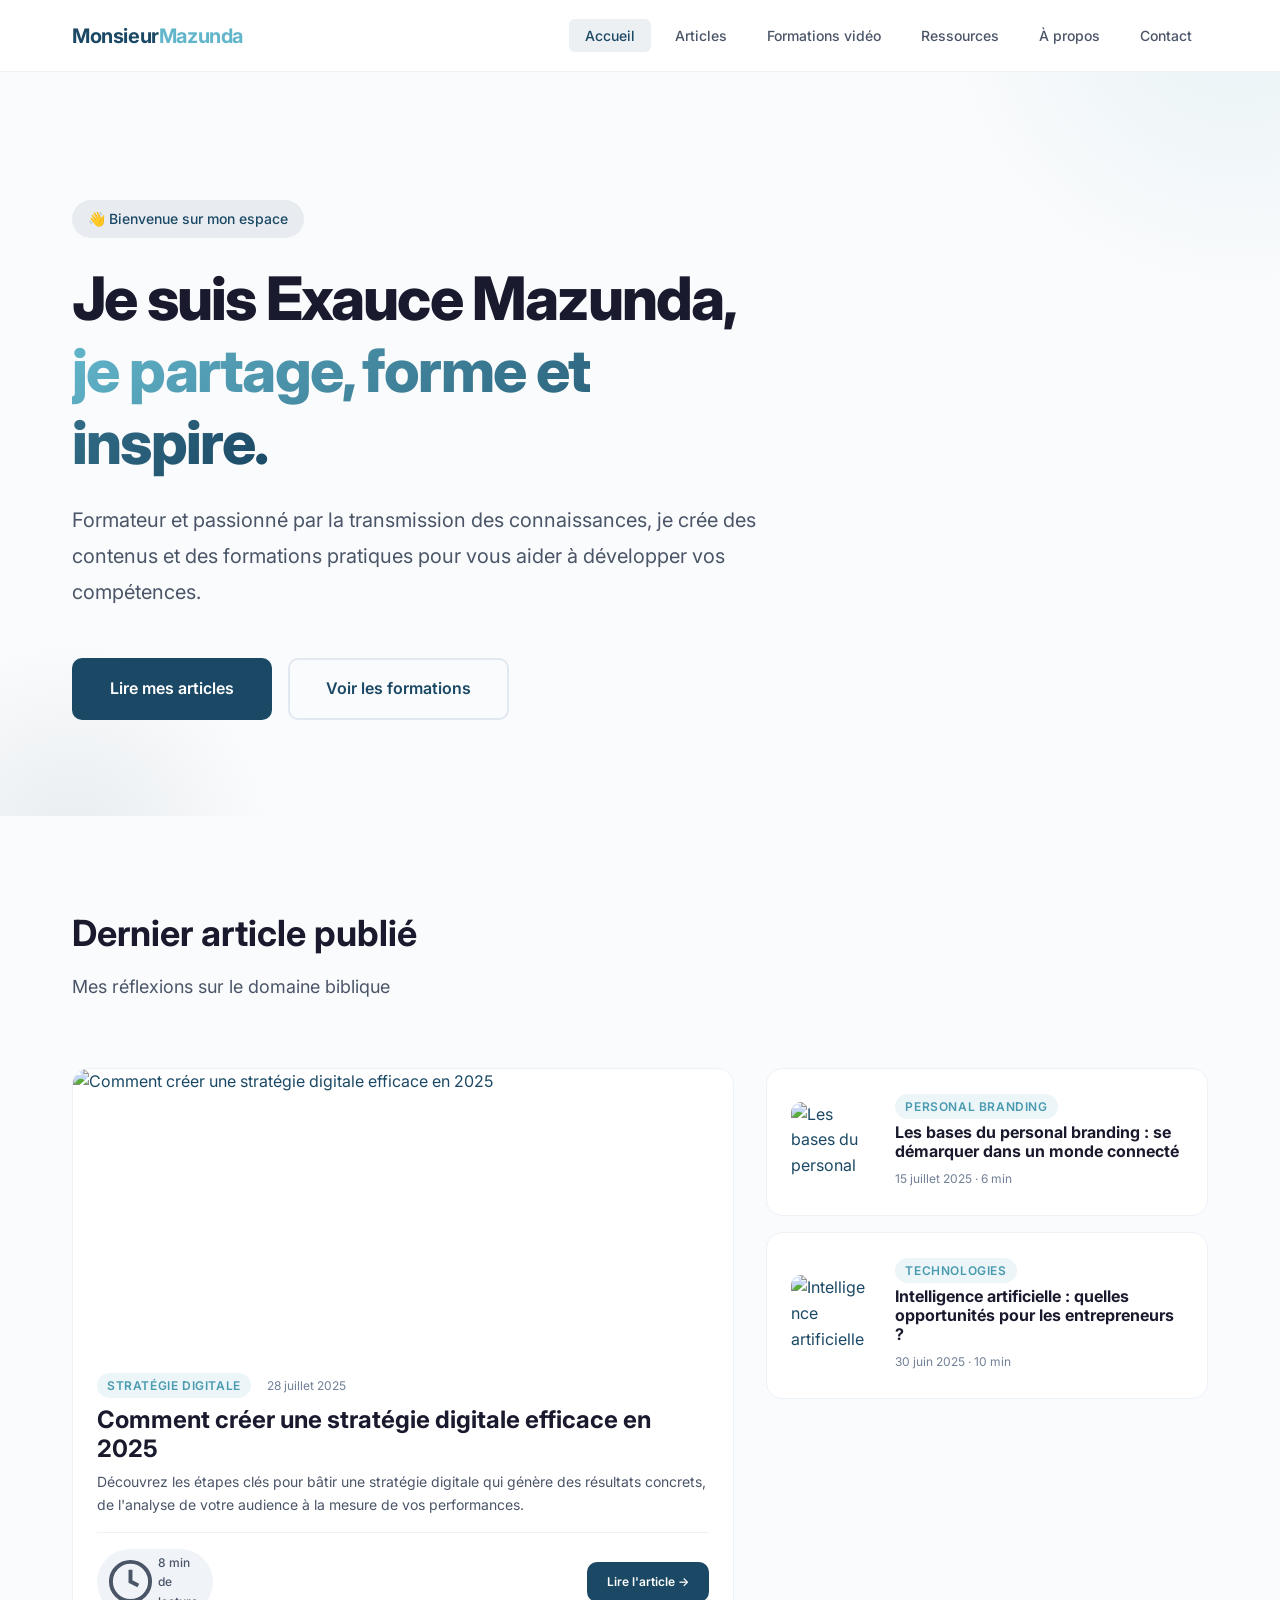
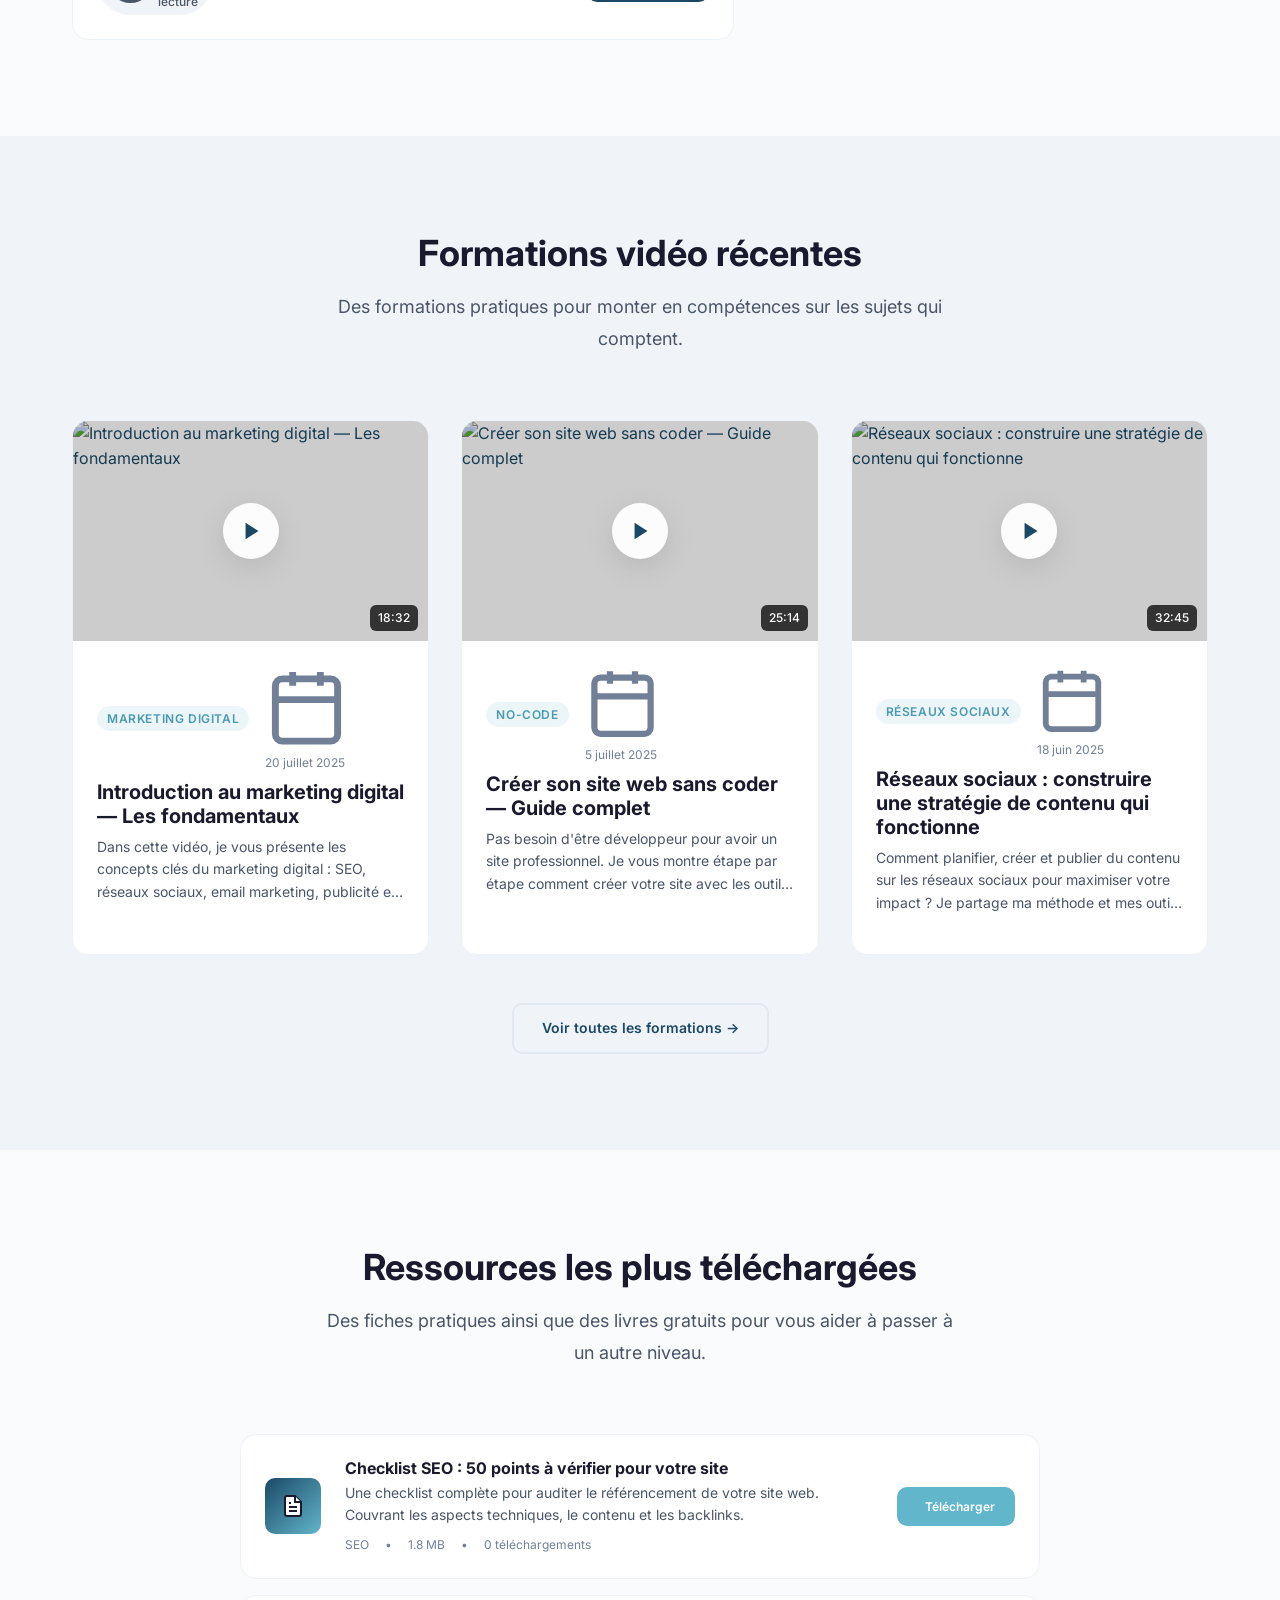
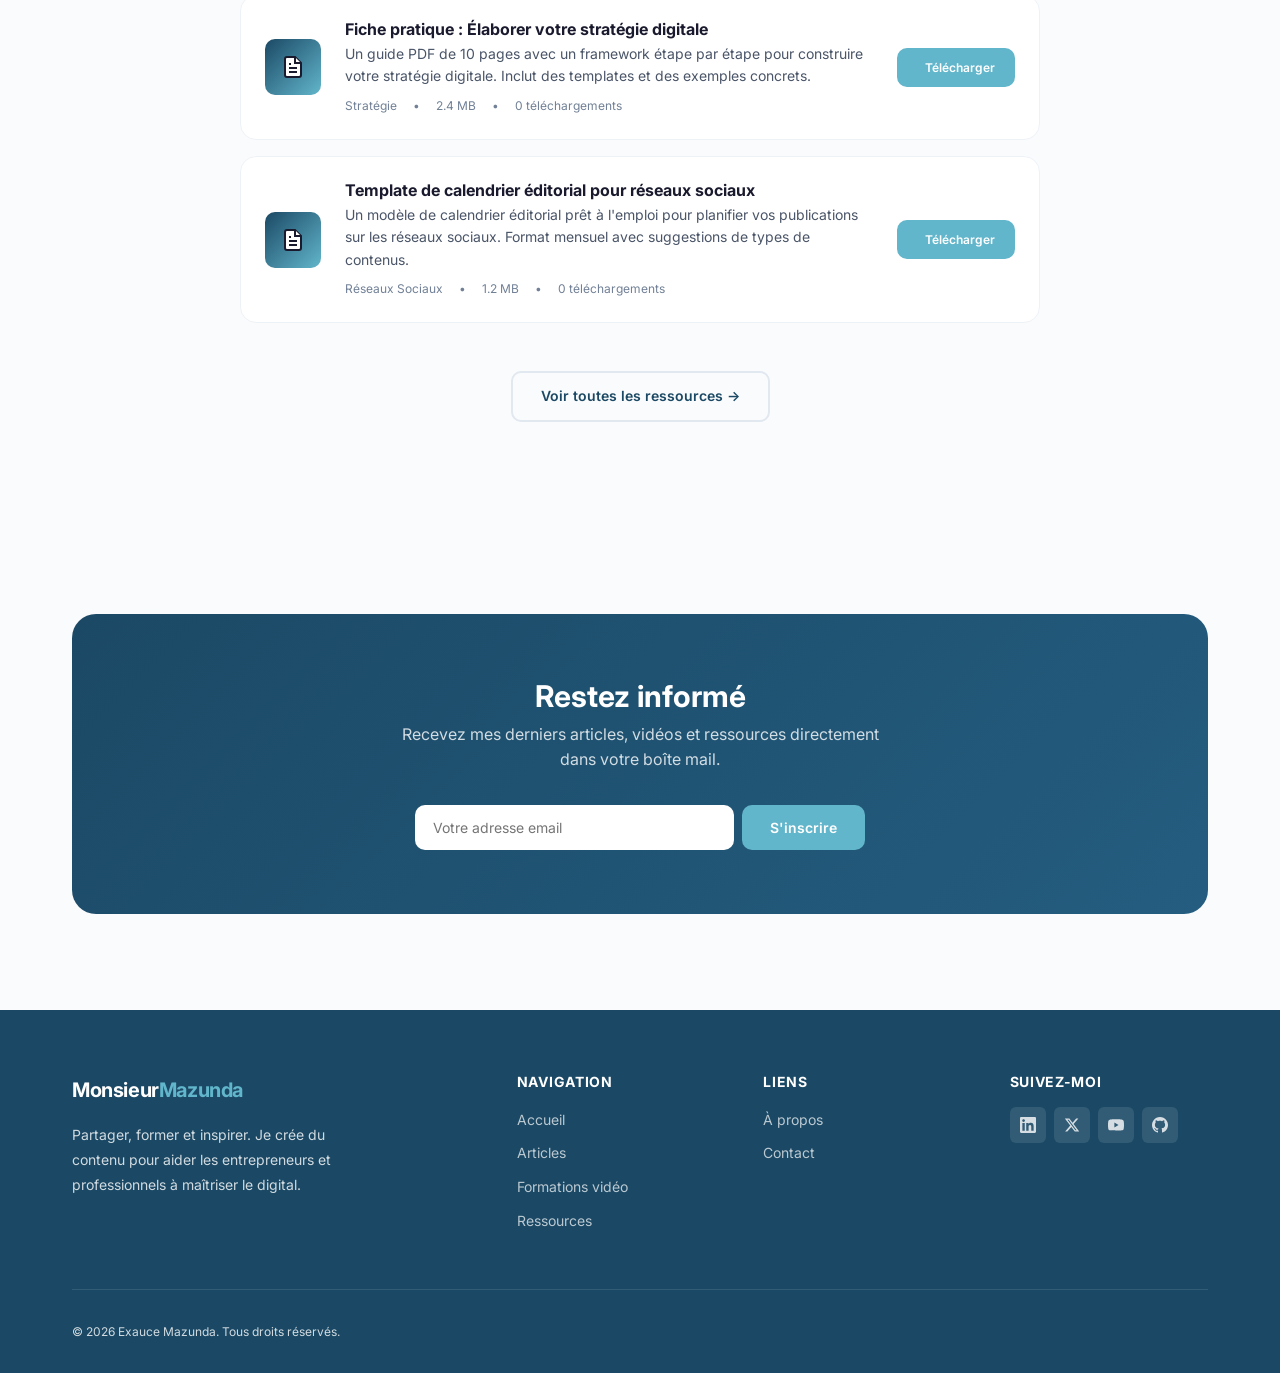
==== index.html @ 051e6d13 "Update site branding to MonsieurMazunda" ====
<!DOCTYPE html>
<html lang="fr">
<head>
  <meta charset="UTF-8">
  <meta name="viewport" content="width=device-width, initial-scale=1.0">
  <title>MonsieurMazunda — Partager, Former, Inspirer</title>
  <meta name="description" content="Site personnel d'Exauce Mazunda. Articles, formations vidéo et ressources gratuites pour maîtriser le digital et développer votre activité.">
  <meta name="author" content="Exauce Mazunda">
  <meta property="og:title" content="MonsieurMazunda — Partager, Former, Inspirer">
  <meta property="og:description" content="Articles, formations vidéo et ressources gratuites pour maîtriser le digital.">
  <meta property="og:type" content="website">
  <link rel="stylesheet" href="css/style.css">
</head>
<body>

  <div id="site-header"></div>

  <main>
    <!-- Hero -->
    <section class="hero">
      <div class="container">
        <div class="hero__content">
          <div class="hero__badge">👋 Bienvenue sur mon espace</div>
          <h1 class="hero__title">Je suis Exauce Mazunda, <span class="highlight">je partage, forme et inspire.</span></h1>
          <p class="hero__subtitle">Formateur et passionné par la transmission des connaissances, je crée des contenus et des formations pratiques pour vous aider à développer vos compétences.</p>
          <div class="hero__actions">
            <a href="articles.html" class="btn btn--primary btn--lg">Lire mes articles</a>
            <a href="videos.html" class="btn btn--secondary btn--lg">Voir les formations</a>
          </div>
        </div>
      </div>
    </section>

    <!-- Dernier Article -->
    <section class="section" id="latest-article-section">
      <div class="container">
        <div class="section-header section-header--left">
          <h2 class="section-header__title">Dernier article publié</h2>
          <p class="section-header__subtitle" style="text-align: left;">Mes réflexions sur le domaine biblique</p>
        </div>
        <div id="latest-article" class="featured-grid">
          <div class="loading"><div class="loading__spinner"></div></div>
        </div>
      </div>
    </section>

    <!-- Dernières Vidéos -->
    <section class="section section--alt" id="latest-videos-section">
      <div class="container">
        <div class="section-header">
          <h2 class="section-header__title">Formations vidéo récentes</h2>
          <p class="section-header__subtitle">Des formations pratiques pour monter en compétences sur les sujets qui comptent.</p>
        </div>
        <div id="latest-videos" class="grid grid--3">
          <div class="loading"><div class="loading__spinner"></div></div>
        </div>
        <div style="text-align: center; margin-top: var(--space-2xl);">
          <a href="videos.html" class="btn btn--secondary">Voir toutes les formations →</a>
        </div>
      </div>
    </section>

    <!-- Ressources populaires -->
    <section class="section" id="popular-resources-section">
      <div class="container">
        <div class="section-header">
          <h2 class="section-header__title">Ressources les plus téléchargées</h2>
          <p class="section-header__subtitle">Des fiches pratiques ainsi que des livres gratuits pour vous aider à passer à un autre niveau.</p>
        </div>
        <div id="popular-resources" style="max-width: 800px; margin: 0 auto; display: flex; flex-direction: column; gap: var(--space-md);">
          <div class="loading"><div class="loading__spinner"></div></div>
        </div>
        <div style="text-align: center; margin-top: var(--space-2xl);">
          <a href="resources.html" class="btn btn--secondary">Voir toutes les ressources →</a>
        </div>
      </div>
    </section>

    <!-- Newsletter CTA -->
    <section class="section">
      <div class="container">
        <div class="newsletter-cta reveal">
          <h3>Restez informé</h3>
          <p>Recevez mes derniers articles, vidéos et ressources directement dans votre boîte mail.</p>
          <form class="newsletter-form" onsubmit="event.preventDefault(); alert('Merci pour votre inscription ! (Intégration email à configurer)');">
            <input type="email" placeholder="Votre adresse email" required>
            <button type="submit">S'inscrire</button>
          </form>
        </div>
      </div>
    </section>
  </main>

  <div id="site-footer"></div>

  <script src="js/main.js"></script>
  <script>
    initLayout('home');

    // Load home page content
    (async () => {
      // Latest article
      const articles = await fetchJSON('content/articles.json');
      if (articles.length) {
        const sorted = [...articles].sort((a, b) => new Date(b.date) - new Date(a.date));
        const latest = sorted[0];
        document.getElementById('latest-article').innerHTML = `
          <article class="card fade-in" style="grid-column: span 1;">
            <a href="article.html?slug=${latest.slug}" class="card__image-wrapper">
              <img src="${latest.image}" alt="${latest.title}" class="card__image" style="height: 280px;" loading="lazy">
            </a>
            <div class="card__body">
              <div class="card__meta">
                <span class="card__category">${latest.category}</span>
                <span>${formatDate(latest.date)}</span>
              </div>
              <h3 class="card__title" style="font-size: var(--fs-xl);"><a href="article.html?slug=${latest.slug}">${latest.title}</a></h3>
              <p class="card__excerpt">${latest.excerpt}</p>
              <div class="card__footer">
                <span class="badge">${ICONS.clock} ${latest.readTime} min de lecture</span>
                <a href="article.html?slug=${latest.slug}" class="btn btn--primary btn--sm">Lire l'article →</a>
              </div>
            </div>
          </article>
          <div style="display: flex; flex-direction: column; gap: var(--space-md);">
            ${sorted.slice(1, 3).map(a => `
              <a href="article.html?slug=${a.slug}" class="resource-card" style="text-decoration: none;">
                <img src="${a.image}" alt="${a.title}" style="width: 80px; height: 80px; border-radius: var(--radius-md); object-fit: cover; flex-shrink: 0;">
                <div class="resource-card__content">
                  <span class="card__category" style="margin-bottom: 4px;">${a.category}</span>
                  <h4 class="resource-card__title">${a.title}</h4>
                  <span style="font-size: var(--fs-xs); color: var(--color-text-muted);">${formatDate(a.date)} · ${a.readTime} min</span>
                </div>
              </a>
            `).join('')}
          </div>
        `;
      }

      // Latest videos
      const videos = await fetchJSON('content/videos.json');
      if (videos.length) {
        const sorted = [...videos].sort((a, b) => new Date(b.date) - new Date(a.date));
        document.getElementById('latest-videos').innerHTML = sorted.slice(0, 3).map(v => createVideoCard(v)).join('');
      }

      // Popular resources
      const resources = await fetchJSON('content/resources.json');
      if (resources.length) {
        const sorted = [...resources].sort((a, b) => (b.downloads + getDownloads(b.id)) - (a.downloads + getDownloads(a.id)));
        document.getElementById('popular-resources').innerHTML = sorted.slice(0, 3).map(r => createResourceCard(r)).join('');
      }

      initReveal();
    })();
  </script>
</body>
</html>
---- css/style.css ----
/* ============================================
   EXAUCE MAZUNDA — Design System
   Palette: Bleu Confiance
   ============================================ */

/* --- Google Fonts --- */
@import url("https://fonts.googleapis.com/css2?family=Inter:wght@300;400;500;600;700;800&family=Source+Serif+4:ital,wght@0,400;0,600;0,700;1,400&display=swap");

/* --- CSS Variables --- */
:root {
  /* Colors */
  --color-primary: #1b4965;
  --color-primary-dark: #133549;
  --color-primary-light: #245d80;
  --color-accent: #62b6cb;
  --color-accent-light: #8ed0df;
  --color-accent-dark: #4a9ab0;
  --color-bg: #fafbfc;
  --color-bg-alt: #f0f4f8;
  --color-bg-card: #ffffff;
  --color-text: #1a1a2e;
  --color-text-light: #4a5568;
  --color-text-muted: #718096;
  --color-border: #e2e8f0;
  --color-border-light: #edf2f7;
  --color-success: #48bb78;
  --color-warning: #ecc94b;
  --color-error: #f56565;
  --color-white: #ffffff;
  --color-overlay: rgba(27, 73, 101, 0.85);

  /* Typography */
  --font-heading: "Inter", -apple-system, BlinkMacSystemFont, sans-serif;
  --font-body: "Inter", -apple-system, BlinkMacSystemFont, sans-serif;
  --font-serif: "Source Serif 4", Georgia, serif;

  --fs-xs: 0.75rem;
  --fs-sm: 0.875rem;
  --fs-base: 1rem;
  --fs-md: 1.125rem;
  --fs-lg: 1.25rem;
  --fs-xl: 1.5rem;
  --fs-2xl: 1.875rem;
  --fs-3xl: 2.25rem;
  --fs-4xl: 3rem;
  --fs-5xl: 3.75rem;

  --fw-light: 300;
  --fw-regular: 400;
  --fw-medium: 500;
  --fw-semibold: 600;
  --fw-bold: 700;
  --fw-extrabold: 800;

  --lh-tight: 1.2;
  --lh-normal: 1.6;
  --lh-relaxed: 1.8;

  /* Spacing */
  --space-xs: 0.25rem;
  --space-sm: 0.5rem;
  --space-md: 1rem;
  --space-lg: 1.5rem;
  --space-xl: 2rem;
  --space-2xl: 3rem;
  --space-3xl: 4rem;
  --space-4xl: 6rem;
  --space-5xl: 8rem;

  /* Layout */
  --max-width: 1200px;
  --max-width-narrow: 800px;
  --header-height: 72px;

  /* Borders */
  --radius-sm: 6px;
  --radius-md: 10px;
  --radius-lg: 16px;
  --radius-xl: 24px;
  --radius-full: 9999px;

  /* Shadows */
  --shadow-sm: 0 1px 3px rgba(0, 0, 0, 0.06);
  --shadow-md: 0 4px 12px rgba(0, 0, 0, 0.08);
  --shadow-lg: 0 8px 30px rgba(0, 0, 0, 0.1);
  --shadow-xl: 0 20px 60px rgba(0, 0, 0, 0.12);
  --shadow-card: 0 2px 8px rgba(0, 0, 0, 0.05);
  --shadow-card-hover: 0 8px 30px rgba(0, 0, 0, 0.12);

  /* Transitions */
  --transition-fast: 150ms ease;
  --transition-base: 250ms ease;
  --transition-slow: 400ms ease;
  --transition-spring: 500ms cubic-bezier(0.34, 1.56, 0.64, 1);
}

/* --- Reset --- */
*,
*::before,
*::after {
  margin: 0;
  padding: 0;
  box-sizing: border-box;
}

html {
  scroll-behavior: smooth;
  -webkit-font-smoothing: antialiased;
  -moz-osx-font-smoothing: grayscale;
  overflow-x: hidden;
}

body {
  font-family: var(--font-body);
  font-size: var(--fs-base);
  line-height: var(--lh-normal);
  color: var(--color-text);
  background-color: var(--color-bg);
  min-height: 100vh;
  display: flex;
  flex-direction: column;
  overflow-x: hidden;
}

/* Keep flexible content from forcing a horizontal scroll on narrow screens. */
main,
section,
.container,
.grid > *,
.featured-grid > *,
.card,
.resource-card,
.contact-grid > *,
.footer__inner > * {
  min-width: 0;
}

img {
  max-width: 100%;
  height: auto;
  display: block;
}

h1,
h2,
h3,
h4,
h5,
h6,
p,
a,
span {
  overflow-wrap: anywhere;
}

a {
  color: var(--color-primary);
  text-decoration: none;
  transition: color var(--transition-fast);
}

a:hover {
  color: var(--color-accent);
}

ul,
ol {
  list-style: none;
}

button {
  cursor: pointer;
  border: none;
  background: none;
  font-family: inherit;
  font-size: inherit;
}

input,
textarea,
select {
  font-family: inherit;
  font-size: inherit;
}

/* --- Typography --- */
h1,
h2,
h3,
h4,
h5,
h6 {
  font-family: var(--font-heading);
  font-weight: var(--fw-bold);
  line-height: var(--lh-tight);
  color: var(--color-text);
}

h1 {
  font-size: var(--fs-4xl);
  font-weight: var(--fw-extrabold);
}
h2 {
  font-size: var(--fs-3xl);
}
h3 {
  font-size: var(--fs-2xl);
}
h4 {
  font-size: var(--fs-xl);
}
h5 {
  font-size: var(--fs-lg);
}
h6 {
  font-size: var(--fs-md);
}

.text-serif {
  font-family: var(--font-serif);
}

/* --- Layout --- */
.container {
  width: 100%;
  max-width: var(--max-width);
  margin: 0 auto;
  padding: 0 var(--space-xl);
}

.container--narrow {
  max-width: var(--max-width-narrow);
}

main {
  flex: 1;
  padding-top: var(--header-height);
}

.section {
  padding: var(--space-4xl) 0;
}

.section--alt {
  background-color: var(--color-bg-alt);
}

/* --- Header --- */
.header {
  position: fixed;
  top: 0;
  left: 0;
  right: 0;
  height: var(--header-height);
  background: rgba(255, 255, 255, 0.92);
  backdrop-filter: blur(20px);
  -webkit-backdrop-filter: blur(20px);
  border-bottom: 1px solid var(--color-border-light);
  z-index: 1000;
  transition: box-shadow var(--transition-base);
}

.header.scrolled {
  box-shadow: var(--shadow-md);
}

.header__inner {
  display: flex;
  align-items: center;
  justify-content: space-between;
  height: 100%;
  max-width: var(--max-width);
  margin: 0 auto;
  padding: 0 var(--space-xl);
}

.header__logo {
  font-family: var(--font-heading);
  font-size: var(--fs-lg);
  font-weight: var(--fw-bold);
  color: var(--color-primary);
  text-decoration: none;
  letter-spacing: -0.02em;
  transition: opacity var(--transition-fast);
}

.header__logo:hover {
  opacity: 0.8;
  color: var(--color-primary);
}

.header__logo span {
  color: var(--color-accent);
}

.nav__list {
  display: flex;
  align-items: center;
  gap: var(--space-sm);
}

.nav__link {
  font-size: var(--fs-sm);
  font-weight: var(--fw-medium);
  color: var(--color-text-light);
  padding: var(--space-sm) var(--space-md);
  border-radius: var(--radius-sm);
  transition: all var(--transition-fast);
  position: relative;
}

.nav__link:hover {
  color: var(--color-primary);
  background-color: var(--color-bg-alt);
}

.nav__link.active {
  color: var(--color-primary);
  background-color: rgba(27, 73, 101, 0.08);
}

.nav__toggle {
  display: none;
  flex-direction: column;
  gap: 5px;
  padding: var(--space-sm);
  z-index: 1001;
}

.nav__toggle span {
  display: block;
  width: 24px;
  height: 2px;
  background: var(--color-text);
  border-radius: 2px;
  transition: all var(--transition-base);
}

.nav__toggle.open span:nth-child(1) {
  transform: rotate(45deg) translate(5px, 5px);
}

.nav__toggle.open span:nth-child(2) {
  opacity: 0;
}

.nav__toggle.open span:nth-child(3) {
  transform: rotate(-45deg) translate(5px, -5px);
}

/* --- Hero --- */
.hero {
  padding: var(--space-5xl) 0 var(--space-4xl);
  position: relative;
  overflow: hidden;
}

.hero::before {
  content: "";
  position: absolute;
  top: -50%;
  right: -20%;
  width: 600px;
  height: 600px;
  background: radial-gradient(
    circle,
    rgba(98, 182, 203, 0.12) 0%,
    transparent 70%
  );
  border-radius: 50%;
  pointer-events: none;
}

.hero::after {
  content: "";
  position: absolute;
  bottom: -30%;
  left: -10%;
  width: 400px;
  height: 400px;
  background: radial-gradient(
    circle,
    rgba(27, 73, 101, 0.08) 0%,
    transparent 70%
  );
  border-radius: 50%;
  pointer-events: none;
}

.hero__content {
  position: relative;
  z-index: 1;
  max-width: 700px;
}

.hero__badge {
  display: inline-flex;
  align-items: center;
  gap: var(--space-sm);
  background: rgba(27, 73, 101, 0.08);
  color: var(--color-primary);
  font-size: var(--fs-sm);
  font-weight: var(--fw-medium);
  padding: var(--space-sm) var(--space-md);
  border-radius: var(--radius-full);
  margin-bottom: var(--space-lg);
  animation: fadeInUp 0.6s ease;
}

.hero__title {
  font-size: var(--fs-5xl);
  font-weight: var(--fw-extrabold);
  letter-spacing: -0.03em;
  margin-bottom: var(--space-lg);
  animation: fadeInUp 0.6s ease 0.1s both;
}

.hero__title .highlight {
  background: linear-gradient(
    135deg,
    var(--color-accent),
    var(--color-primary)
  );
  -webkit-background-clip: text;
  -webkit-text-fill-color: transparent;
  background-clip: text;
}

.hero__subtitle {
  font-size: var(--fs-lg);
  color: var(--color-text-light);
  line-height: var(--lh-relaxed);
  margin-bottom: var(--space-2xl);
  animation: fadeInUp 0.6s ease 0.2s both;
}

.hero__actions {
  display: flex;
  gap: var(--space-md);
  flex-wrap: wrap;
  animation: fadeInUp 0.6s ease 0.3s both;
}

/* --- Buttons --- */
.btn {
  display: inline-flex;
  align-items: center;
  justify-content: center;
  gap: var(--space-sm);
  font-weight: var(--fw-semibold);
  font-size: var(--fs-sm);
  padding: 12px 28px;
  border-radius: var(--radius-md);
  transition: all var(--transition-base);
  text-decoration: none;
  border: 2px solid transparent;
  white-space: nowrap;
}

.btn--primary {
  background: var(--color-primary);
  color: var(--color-white);
  border-color: var(--color-primary);
}

.btn--primary:hover {
  background: var(--color-primary-dark);
  border-color: var(--color-primary-dark);
  color: var(--color-white);
  transform: translateY(-2px);
  box-shadow: var(--shadow-lg);
}

.btn--secondary {
  background: transparent;
  color: var(--color-primary);
  border-color: var(--color-border);
}

.btn--secondary:hover {
  border-color: var(--color-primary);
  background: rgba(27, 73, 101, 0.04);
  color: var(--color-primary);
  transform: translateY(-2px);
}

.btn--accent {
  background: var(--color-accent);
  color: var(--color-white);
  border-color: var(--color-accent);
}

.btn--accent:hover {
  background: var(--color-accent-dark);
  border-color: var(--color-accent-dark);
  color: var(--color-white);
  transform: translateY(-2px);
  box-shadow: var(--shadow-lg);
}

.btn--sm {
  padding: 8px 18px;
  font-size: var(--fs-xs);
}

.btn--lg {
  padding: 16px 36px;
  font-size: var(--fs-base);
}

.btn--icon {
  width: 44px;
  height: 44px;
  padding: 0;
  border-radius: var(--radius-md);
}

/* --- Cards --- */
.card {
  background: var(--color-bg-card);
  border-radius: var(--radius-lg);
  overflow: hidden;
  border: 1px solid var(--color-border-light);
  transition: all var(--transition-base);
}

.card:hover {
  transform: translateY(-4px);
  box-shadow: var(--shadow-card-hover);
  border-color: transparent;
}

.card__image {
  width: 100%;
  height: 220px;
  object-fit: cover;
  transition: transform var(--transition-slow);
}

.card:hover .card__image {
  transform: scale(1.03);
}

.card__image-wrapper {
  overflow: hidden;
  position: relative;
}

.card__body {
  padding: var(--space-lg);
}

.card__meta {
  display: flex;
  align-items: center;
  gap: var(--space-md);
  flex-wrap: wrap;
  margin-bottom: var(--space-sm);
  font-size: var(--fs-xs);
  color: var(--color-text-muted);
}

.card__category {
  display: inline-block;
  font-size: var(--fs-xs);
  font-weight: var(--fw-semibold);
  color: var(--color-accent-dark);
  background: rgba(98, 182, 203, 0.12);
  padding: 3px 10px;
  border-radius: var(--radius-full);
  text-transform: uppercase;
  letter-spacing: 0.05em;
}

.card__title {
  font-size: var(--fs-lg);
  font-weight: var(--fw-bold);
  margin-bottom: var(--space-sm);
  line-height: var(--lh-tight);
}

.card__title a {
  color: var(--color-text);
  text-decoration: none;
}

.card__title a:hover {
  color: var(--color-primary);
}

.card__excerpt {
  font-size: var(--fs-sm);
  color: var(--color-text-light);
  line-height: var(--lh-normal);
  margin-bottom: var(--space-md);
  display: -webkit-box;
  -webkit-line-clamp: 3;
  -webkit-box-orient: vertical;
  overflow: hidden;
}

.card__footer {
  display: flex;
  align-items: center;
  justify-content: space-between;
  gap: var(--space-sm);
  flex-wrap: wrap;
  padding-top: var(--space-md);
  border-top: 1px solid var(--color-border-light);
}

/* --- Grid --- */
.grid {
  display: grid;
  gap: var(--space-xl);
}

.grid--2 {
  grid-template-columns: repeat(2, 1fr);
}

.grid--3 {
  grid-template-columns: repeat(3, 1fr);
}

.grid--4 {
  grid-template-columns: repeat(4, 1fr);
}

/* --- Section Header --- */
.section-header {
  text-align: center;
  max-width: 650px;
  margin: 0 auto var(--space-3xl);
}

.section-header__title {
  font-size: var(--fs-3xl);
  margin-bottom: var(--space-md);
}

.section-header__subtitle {
  font-size: var(--fs-md);
  color: var(--color-text-light);
  line-height: var(--lh-relaxed);
}

.section-header--left {
  text-align: left;
  margin-left: 0;
}

/* --- Badges / Tags --- */
.badge {
  display: inline-flex;
  align-items: center;
  gap: 4px;
  font-size: var(--fs-xs);
  font-weight: var(--fw-medium);
  padding: 4px 10px;
  border-radius: var(--radius-full);
  background: var(--color-bg-alt);
  color: var(--color-text-light);
}

.badge--primary {
  background: rgba(27, 73, 101, 0.1);
  color: var(--color-primary);
}

.badge--accent {
  background: rgba(98, 182, 203, 0.15);
  color: var(--color-accent-dark);
}

/* --- Filter Bar --- */
.filter-bar {
  display: flex;
  gap: var(--space-sm);
  flex-wrap: wrap;
  margin-bottom: var(--space-2xl);
  justify-content: center;
}

.filter-btn {
  font-size: var(--fs-sm);
  font-weight: var(--fw-medium);
  color: var(--color-text-light);
  padding: var(--space-sm) var(--space-lg);
  border-radius: var(--radius-full);
  border: 1px solid var(--color-border);
  background: var(--color-white);
  cursor: pointer;
  transition: all var(--transition-fast);
}

.filter-btn:hover {
  border-color: var(--color-primary);
  color: var(--color-primary);
}

.filter-btn.active {
  background: var(--color-primary);
  color: var(--color-white);
  border-color: var(--color-primary);
}

/* --- Video Card --- */
.video-card .card__image-wrapper::after {
  content: "";
  position: absolute;
  inset: 0;
  background: rgba(0, 0, 0, 0.2);
  transition: background var(--transition-base);
}

.video-card:hover .card__image-wrapper::after {
  background: rgba(0, 0, 0, 0.1);
}

.video-card .play-icon {
  position: absolute;
  top: 50%;
  left: 50%;
  transform: translate(-50%, -50%);
  width: 56px;
  height: 56px;
  background: rgba(255, 255, 255, 0.95);
  border-radius: 50%;
  display: flex;
  align-items: center;
  justify-content: center;
  z-index: 2;
  transition: all var(--transition-base);
  box-shadow: var(--shadow-lg);
}

.video-card .play-icon svg {
  width: 22px;
  height: 22px;
  fill: var(--color-primary);
  margin-left: 3px;
}

.video-card:hover .play-icon {
  transform: translate(-50%, -50%) scale(1.1);
}

.video-card .card__duration {
  position: absolute;
  bottom: 10px;
  right: 10px;
  background: rgba(0, 0, 0, 0.75);
  color: white;
  font-size: var(--fs-xs);
  font-weight: var(--fw-medium);
  padding: 3px 8px;
  border-radius: var(--radius-sm);
  z-index: 2;
}

/* --- Resource Card --- */
.resource-card {
  display: flex;
  align-items: center;
  gap: var(--space-lg);
  padding: var(--space-lg);
  background: var(--color-bg-card);
  border: 1px solid var(--color-border-light);
  border-radius: var(--radius-lg);
  transition: all var(--transition-base);
}

.resource-card:hover {
  transform: translateY(-2px);
  box-shadow: var(--shadow-card-hover);
  border-color: transparent;
}

.resource-card__icon {
  flex-shrink: 0;
  width: 56px;
  height: 56px;
  background: linear-gradient(
    135deg,
    var(--color-primary),
    var(--color-accent)
  );
  border-radius: var(--radius-md);
  display: flex;
  align-items: center;
  justify-content: center;
}

.resource-card__icon svg {
  width: 24px;
  height: 24px;
  fill: white;
}

.resource-card__content {
  flex: 1;
  min-width: 0;
}

.resource-card__title {
  font-size: var(--fs-base);
  font-weight: var(--fw-bold);
  margin-bottom: 4px;
}

.resource-card__desc {
  font-size: var(--fs-sm);
  color: var(--color-text-light);
  margin-bottom: var(--space-sm);
}

.resource-card__meta {
  display: flex;
  gap: var(--space-md);
  font-size: var(--fs-xs);
  color: var(--color-text-muted);
}

.resource-card__action {
  flex-shrink: 0;
}

/* --- Article Page --- */
.article-header {
  padding: var(--space-3xl) 0 var(--space-xl);
}

.article-header__meta {
  display: flex;
  align-items: center;
  gap: var(--space-md);
  margin-bottom: var(--space-lg);
  font-size: var(--fs-sm);
  color: var(--color-text-muted);
}

.article-header__title {
  font-size: var(--fs-4xl);
  font-weight: var(--fw-extrabold);
  letter-spacing: -0.02em;
  margin-bottom: var(--space-lg);
  max-width: 900px;
}

.article-header__excerpt {
  font-size: var(--fs-lg);
  color: var(--color-text-light);
  line-height: var(--lh-relaxed);
  max-width: 700px;
}

.article-cover {
  width: 100%;
  height: 400px;
  object-fit: cover;
  border-radius: var(--radius-lg);
  margin-bottom: var(--space-3xl);
}

.article-content {
  max-width: var(--max-width-narrow);
  margin: 0 auto;
  padding-bottom: var(--space-4xl);
}

.article-content p {
  font-family: var(--font-serif);
  font-size: var(--fs-md);
  line-height: var(--lh-relaxed);
  margin-bottom: var(--space-lg);
  color: var(--color-text-light);
}

.article-content h2 {
  font-size: var(--fs-2xl);
  margin-top: var(--space-3xl);
  margin-bottom: var(--space-md);
}

.article-content h3 {
  font-size: var(--fs-xl);
  margin-top: var(--space-2xl);
  margin-bottom: var(--space-md);
}

.article-content ul,
.article-content ol {
  margin-bottom: var(--space-lg);
  padding-left: var(--space-xl);
}

.article-content li {
  font-family: var(--font-serif);
  font-size: var(--fs-md);
  line-height: var(--lh-relaxed);
  margin-bottom: var(--space-sm);
  color: var(--color-text-light);
  list-style: disc;
}

.article-content blockquote {
  border-left: 4px solid var(--color-accent);
  padding: var(--space-md) var(--space-lg);
  margin: var(--space-xl) 0;
  background: var(--color-bg-alt);
  border-radius: 0 var(--radius-md) var(--radius-md) 0;
}

.article-content blockquote p {
  font-style: italic;
  color: var(--color-text);
  margin-bottom: 0;
}

/* --- Video Page --- */
.video-player {
  position: relative;
  padding-bottom: 56.25%;
  height: 0;
  overflow: hidden;
  border-radius: var(--radius-lg);
  margin-bottom: var(--space-2xl);
  box-shadow: var(--shadow-xl);
}

.video-player iframe {
  position: absolute;
  top: 0;
  left: 0;
  width: 100%;
  height: 100%;
  border: none;
}

/* --- About Page --- */
.about-hero {
  display: grid;
  grid-template-columns: 300px 1fr;
  gap: var(--space-3xl);
  align-items: center;
  padding: var(--space-4xl) 0;
}

.about-photo {
  width: 300px;
  height: 300px;
  border-radius: var(--radius-xl);
  object-fit: cover;
  box-shadow: var(--shadow-xl);
}

.about-bio h1 {
  margin-bottom: var(--space-md);
}

.about-bio .subtitle {
  font-size: var(--fs-lg);
  color: var(--color-accent-dark);
  font-weight: var(--fw-semibold);
  margin-bottom: var(--space-lg);
}

.about-bio p {
  font-family: var(--font-serif);
  font-size: var(--fs-md);
  color: var(--color-text-light);
  line-height: var(--lh-relaxed);
  margin-bottom: var(--space-md);
}

.timeline {
  position: relative;
  padding-left: var(--space-2xl);
}

.timeline::before {
  content: "";
  position: absolute;
  left: 0;
  top: 0;
  bottom: 0;
  width: 2px;
  background: linear-gradient(
    to bottom,
    var(--color-accent),
    var(--color-primary)
  );
}

.timeline__item {
  position: relative;
  padding-bottom: var(--space-2xl);
}

.timeline__item::before {
  content: "";
  position: absolute;
  left: calc(-1 * var(--space-2xl) - 5px);
  top: 6px;
  width: 12px;
  height: 12px;
  background: var(--color-accent);
  border-radius: 50%;
  border: 3px solid var(--color-bg);
  box-shadow: 0 0 0 2px var(--color-accent);
}

.timeline__year {
  font-size: var(--fs-sm);
  font-weight: var(--fw-bold);
  color: var(--color-accent-dark);
  margin-bottom: var(--space-xs);
}

.timeline__title {
  font-size: var(--fs-lg);
  font-weight: var(--fw-bold);
  margin-bottom: var(--space-xs);
}

.timeline__desc {
  font-size: var(--fs-sm);
  color: var(--color-text-light);
  line-height: var(--lh-normal);
}

/* --- Contact --- */
.contact-grid {
  display: grid;
  grid-template-columns: 1fr 1fr;
  gap: var(--space-3xl);
  align-items: start;
}

.form-group {
  margin-bottom: var(--space-lg);
}

.form-group label {
  display: block;
  font-size: var(--fs-sm);
  font-weight: var(--fw-semibold);
  color: var(--color-text);
  margin-bottom: var(--space-sm);
}

.form-group input,
.form-group textarea {
  width: 100%;
  padding: 12px 16px;
  border: 1.5px solid var(--color-border);
  border-radius: var(--radius-md);
  background: var(--color-white);
  color: var(--color-text);
  transition: all var(--transition-fast);
  outline: none;
}

.form-group input:focus,
.form-group textarea:focus {
  border-color: var(--color-accent);
  box-shadow: 0 0 0 3px rgba(98, 182, 203, 0.15);
}

.form-group textarea {
  min-height: 150px;
  resize: vertical;
}

.contact-info {
  padding: var(--space-2xl);
  background: var(--color-bg-alt);
  border-radius: var(--radius-lg);
}

.contact-info h3 {
  margin-bottom: var(--space-lg);
}

.contact-info p {
  font-size: var(--fs-sm);
  color: var(--color-text-light);
  line-height: var(--lh-relaxed);
  margin-bottom: var(--space-xl);
}

.social-links {
  display: flex;
  gap: var(--space-md);
}

.social-link {
  display: flex;
  align-items: center;
  justify-content: center;
  width: 44px;
  height: 44px;
  border-radius: var(--radius-md);
  background: var(--color-white);
  border: 1px solid var(--color-border);
  transition: all var(--transition-base);
}

.social-link:hover {
  background: var(--color-primary);
  border-color: var(--color-primary);
  transform: translateY(-2px);
  box-shadow: var(--shadow-md);
}

.social-link:hover svg {
  fill: var(--color-white);
}

.social-link svg {
  width: 20px;
  height: 20px;
  fill: var(--color-text-light);
  transition: fill var(--transition-fast);
}

/* --- Footer --- */
.footer {
  background: var(--color-primary);
  color: rgba(255, 255, 255, 0.8);
  padding: var(--space-3xl) 0 var(--space-xl);
}

.footer__inner {
  display: grid;
  grid-template-columns: 2fr 1fr 1fr 1fr;
  gap: var(--space-2xl);
  margin-bottom: var(--space-2xl);
}

.footer__brand p {
  font-size: var(--fs-sm);
  line-height: var(--lh-relaxed);
  margin-top: var(--space-md);
  max-width: 300px;
}

.footer__title {
  font-size: var(--fs-sm);
  font-weight: var(--fw-bold);
  color: var(--color-white);
  margin-bottom: var(--space-md);
  text-transform: uppercase;
  letter-spacing: 0.05em;
}

.footer__links li {
  margin-bottom: var(--space-sm);
}

.footer__links a {
  font-size: var(--fs-sm);
  color: rgba(255, 255, 255, 0.7);
  transition: color var(--transition-fast);
}

.footer__links a:hover {
  color: var(--color-white);
}

.footer__bottom {
  padding-top: var(--space-xl);
  border-top: 1px solid rgba(255, 255, 255, 0.1);
  display: flex;
  justify-content: space-between;
  align-items: center;
  font-size: var(--fs-xs);
}

.footer__bottom a {
  color: rgba(255, 255, 255, 0.7);
}

.footer__social {
  display: flex;
  gap: var(--space-sm);
}

.footer__social a {
  display: flex;
  align-items: center;
  justify-content: center;
  width: 36px;
  height: 36px;
  border-radius: var(--radius-sm);
  background: rgba(255, 255, 255, 0.1);
  transition: all var(--transition-fast);
}

.footer__social a:hover {
  background: rgba(255, 255, 255, 0.2);
  transform: translateY(-2px);
}

.footer__social svg {
  width: 16px;
  height: 16px;
  fill: rgba(255, 255, 255, 0.8);
}

/* --- Page Header (reusable banner for subpages) --- */
.page-header {
  padding: var(--space-3xl) 0;
  background: linear-gradient(
    135deg,
    var(--color-primary) 0%,
    var(--color-primary-light) 100%
  );
  color: var(--color-white);
  text-align: center;
}

.page-header h1 {
  color: var(--color-white);
  margin-bottom: var(--space-sm);
}

.page-header p {
  font-size: var(--fs-md);
  color: rgba(255, 255, 255, 0.8);
  max-width: 600px;
  margin: 0 auto;
}

/* --- Featured Section on Home --- */
.featured-grid {
  display: grid;
  grid-template-columns: 1.2fr 0.8fr;
  gap: var(--space-xl);
}

.featured-article .card__image {
  height: 280px;
}

/* --- Stat Counter --- */
.stats {
  display: flex;
  gap: var(--space-3xl);
  justify-content: center;
  padding: var(--space-2xl) 0;
}

.stat {
  text-align: center;
}

.stat__number {
  display: block;
  font-size: var(--fs-3xl);
  font-weight: var(--fw-extrabold);
  color: var(--color-primary);
}

.stat__label {
  font-size: var(--fs-sm);
  color: var(--color-text-muted);
  margin-top: var(--space-xs);
}

/* --- Newsletter CTA --- */
.newsletter-cta {
  background: linear-gradient(
    135deg,
    var(--color-primary),
    var(--color-primary-light)
  );
  border-radius: var(--radius-xl);
  padding: var(--space-3xl);
  text-align: center;
  color: var(--color-white);
}

.newsletter-cta h3 {
  color: var(--color-white);
  margin-bottom: var(--space-sm);
}

.newsletter-cta p {
  color: rgba(255, 255, 255, 0.8);
  margin-bottom: var(--space-xl);
  max-width: 500px;
  margin-left: auto;
  margin-right: auto;
}

.newsletter-form {
  display: flex;
  gap: var(--space-sm);
  max-width: 450px;
  margin: 0 auto;
}

.newsletter-form input {
  flex: 1;
  min-width: 0;
  padding: 14px 18px;
  border: none;
  border-radius: var(--radius-md);
  font-size: var(--fs-sm);
  outline: none;
}

.newsletter-form button {
  padding: 14px 28px;
  background: var(--color-accent);
  color: var(--color-white);
  border: none;
  border-radius: var(--radius-md);
  font-weight: var(--fw-semibold);
  font-size: var(--fs-sm);
  cursor: pointer;
  transition: all var(--transition-fast);
  white-space: nowrap;
}

.newsletter-form button:hover {
  background: var(--color-accent-dark);
  transform: translateY(-1px);
}

/* --- Empty State --- */
.empty-state {
  text-align: center;
  padding: var(--space-4xl) var(--space-xl);
  color: var(--color-text-muted);
}

.empty-state svg {
  width: 64px;
  height: 64px;
  fill: var(--color-border);
  margin-bottom: var(--space-lg);
}

/* --- Loading --- */
.loading {
  display: flex;
  justify-content: center;
  align-items: center;
  padding: var(--space-3xl);
}

.loading__spinner {
  width: 40px;
  height: 40px;
  border: 3px solid var(--color-border);
  border-top-color: var(--color-accent);
  border-radius: 50%;
  animation: spin 0.8s linear infinite;
}

/* --- Animations --- */
@keyframes fadeInUp {
  from {
    opacity: 0;
    transform: translateY(20px);
  }
  to {
    opacity: 1;
    transform: translateY(0);
  }
}

@keyframes spin {
  to {
    transform: rotate(360deg);
  }
}

.fade-in {
  animation: fadeInUp 0.5s ease both;
}

/* --- Scroll Animations --- */
.reveal {
  opacity: 0;
  transform: translateY(30px);
  transition: all 0.6s ease;
}

.reveal.visible {
  opacity: 1;
  transform: translateY(0);
}

/* ========================================
   RESPONSIVE
   ======================================== */

@media (max-width: 1024px) {
  .grid--3 {
    grid-template-columns: repeat(2, 1fr);
  }
  .grid--4 {
    grid-template-columns: repeat(2, 1fr);
  }
  .footer__inner {
    grid-template-columns: 1fr 1fr;
    gap: var(--space-xl);
  }
  .featured-grid {
    grid-template-columns: 1fr;
  }
  .about-hero {
    grid-template-columns: 1fr;
    text-align: center;
  }
  .about-photo {
    margin: 0 auto;
    width: 250px;
    height: 250px;
  }
  .contact-grid {
    grid-template-columns: 1fr;
  }
}

/* The full navigation no longer fits comfortably between 769px and 900px. */
@media (max-width: 900px) {
  .nav__toggle {
    display: flex;
  }

  .nav {
    position: fixed;
    top: 0;
    right: -100%;
    width: min(280px, 86vw);
    height: 100dvh;
    background: var(--color-white);
    padding: calc(var(--header-height) + var(--space-xl)) var(--space-xl)
      var(--space-xl);
    box-shadow: var(--shadow-xl);
    transition: right var(--transition-base);
    z-index: 999;
  }

  .nav.open {
    right: 0;
  }

  .nav__list {
    flex-direction: column;
    align-items: stretch;
    gap: 0;
  }

  .nav__link {
    display: block;
    padding: var(--space-md);
    font-size: var(--fs-base);
    border-bottom: 1px solid var(--color-border-light);
  }
}

@media (max-width: 768px) {
  :root {
    --fs-4xl: 2.25rem;
    --fs-5xl: 2.75rem;
    --fs-3xl: 1.75rem;
    --fs-2xl: 1.5rem;
  }

  .container {
    padding: 0 var(--space-md);
  }

  .nav__toggle {
    display: flex;
  }

  .nav {
    position: fixed;
    top: 0;
    right: -100%;
    width: 280px;
    height: 100vh;
    background: var(--color-white);
    padding: calc(var(--header-height) + var(--space-xl)) var(--space-xl)
      var(--space-xl);
    box-shadow: var(--shadow-xl);
    transition: right var(--transition-base);
    z-index: 999;
  }

  .nav.open {
    right: 0;
  }

  .nav__list {
    flex-direction: column;
    align-items: stretch;
    gap: 0;
  }

  .nav__link {
    padding: var(--space-md);
    font-size: var(--fs-base);
    border-bottom: 1px solid var(--color-border-light);
  }

  .hero {
    padding: var(--space-3xl) 0;
  }

  .hero__actions {
    flex-direction: column;
  }

  .hero__actions .btn {
    width: 100%;
  }

  .grid--2,
  .grid--3,
  .grid--4 {
    grid-template-columns: 1fr;
  }

  .section {
    padding: var(--space-2xl) 0;
  }

  .footer__inner {
    grid-template-columns: 1fr;
  }

  .footer__bottom {
    flex-direction: column;
    gap: var(--space-md);
    text-align: center;
  }

  .stats {
    flex-wrap: wrap;
    gap: var(--space-xl);
  }

  .newsletter-form {
    flex-direction: column;
  }

  .article-header__title {
    font-size: var(--fs-2xl);
  }

  .article-cover {
    height: 250px;
  }

  .contact-info,
  .newsletter-cta {
    padding: var(--space-xl);
  }

  .share-bar,
  .article-header__meta,
  .resource-card__meta {
    align-items: flex-start;
    flex-wrap: wrap;
  }
}

@media (max-width: 480px) {
  :root {
    --fs-5xl: 2.25rem;
    --fs-4xl: 1.875rem;
  }

  .resource-card {
    flex-direction: column;
    align-items: start;
    text-align: left;
  }

  .resource-card__action {
    width: 100%;
  }

  .resource-card__action .btn {
    width: 100%;
  }

  .header__inner {
    padding: 0 var(--space-md);
  }

  .hero__badge {
    font-size: 0.7rem;
  }

  .card__body,
  .resource-card {
    padding: var(--space-md);
  }

  .video-card .play-icon {
    width: 48px;
    height: 48px;
  }

  .about-photo {
    width: min(250px, 100%);
    height: auto;
    aspect-ratio: 1;
  }

  .timeline {
    padding-left: var(--space-xl);
  }

  .timeline__item::before {
    left: calc(-1 * var(--space-xl) - 5px);
  }

  #latest-article .card__image {
    height: 220px !important;
  }
}

/* --- Overlay for mobile nav --- */
.nav-overlay {
  display: none;
  position: fixed;
  inset: 0;
  background: rgba(0, 0, 0, 0.4);
  z-index: 998;
}

.nav-overlay.visible {
  display: block;
}

/* --- Back link --- */
.back-link {
  display: inline-flex;
  align-items: center;
  gap: var(--space-sm);
  font-size: var(--fs-sm);
  font-weight: var(--fw-medium);
  color: var(--color-text-muted);
  margin-bottom: var(--space-xl);
  transition: color var(--transition-fast);
}

.back-link:hover {
  color: var(--color-primary);
}

.back-link svg {
  width: 16px;
  height: 16px;
}

/* --- Share --- */
.share-bar {
  display: flex;
  align-items: center;
  gap: var(--space-md);
  padding: var(--space-lg) 0;
  border-top: 1px solid var(--color-border-light);
  margin-top: var(--space-2xl);
}

.share-bar span {
  font-size: var(--fs-sm);
  font-weight: var(--fw-semibold);
  color: var(--color-text-muted);
}
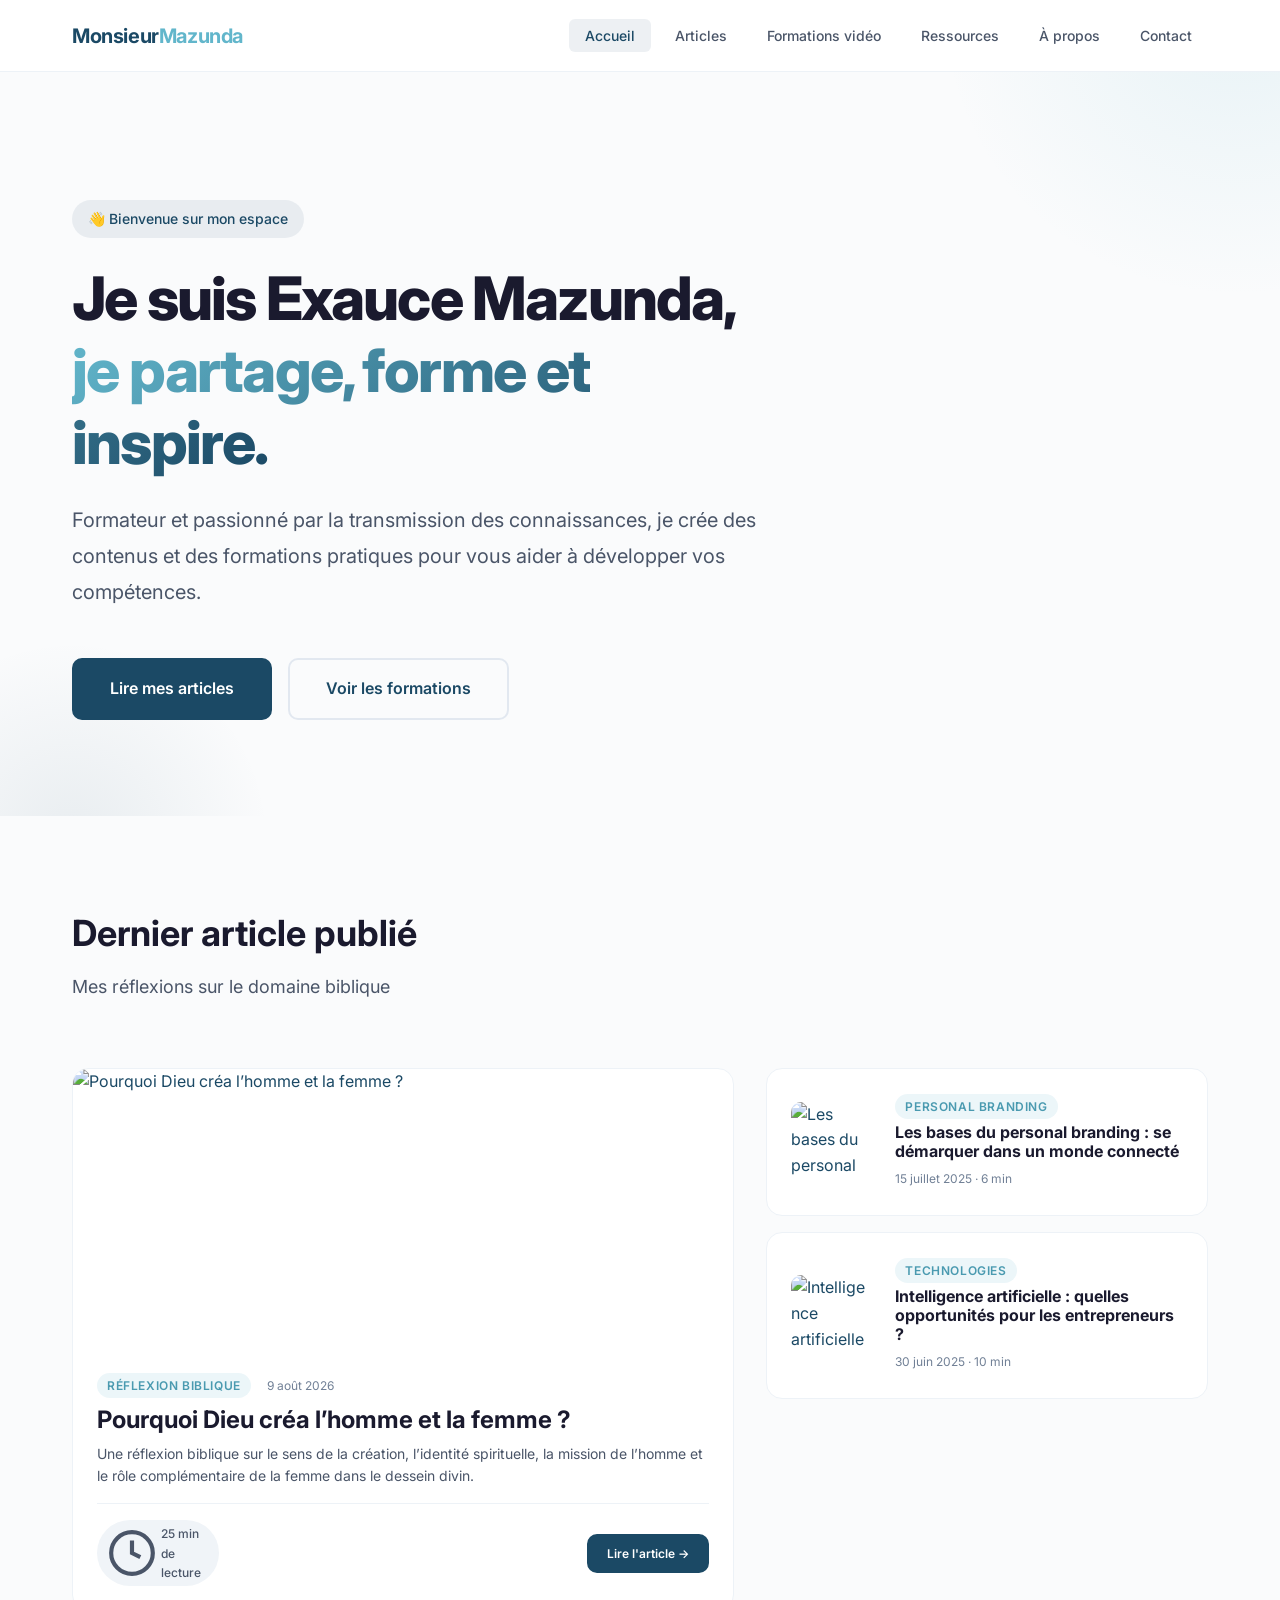
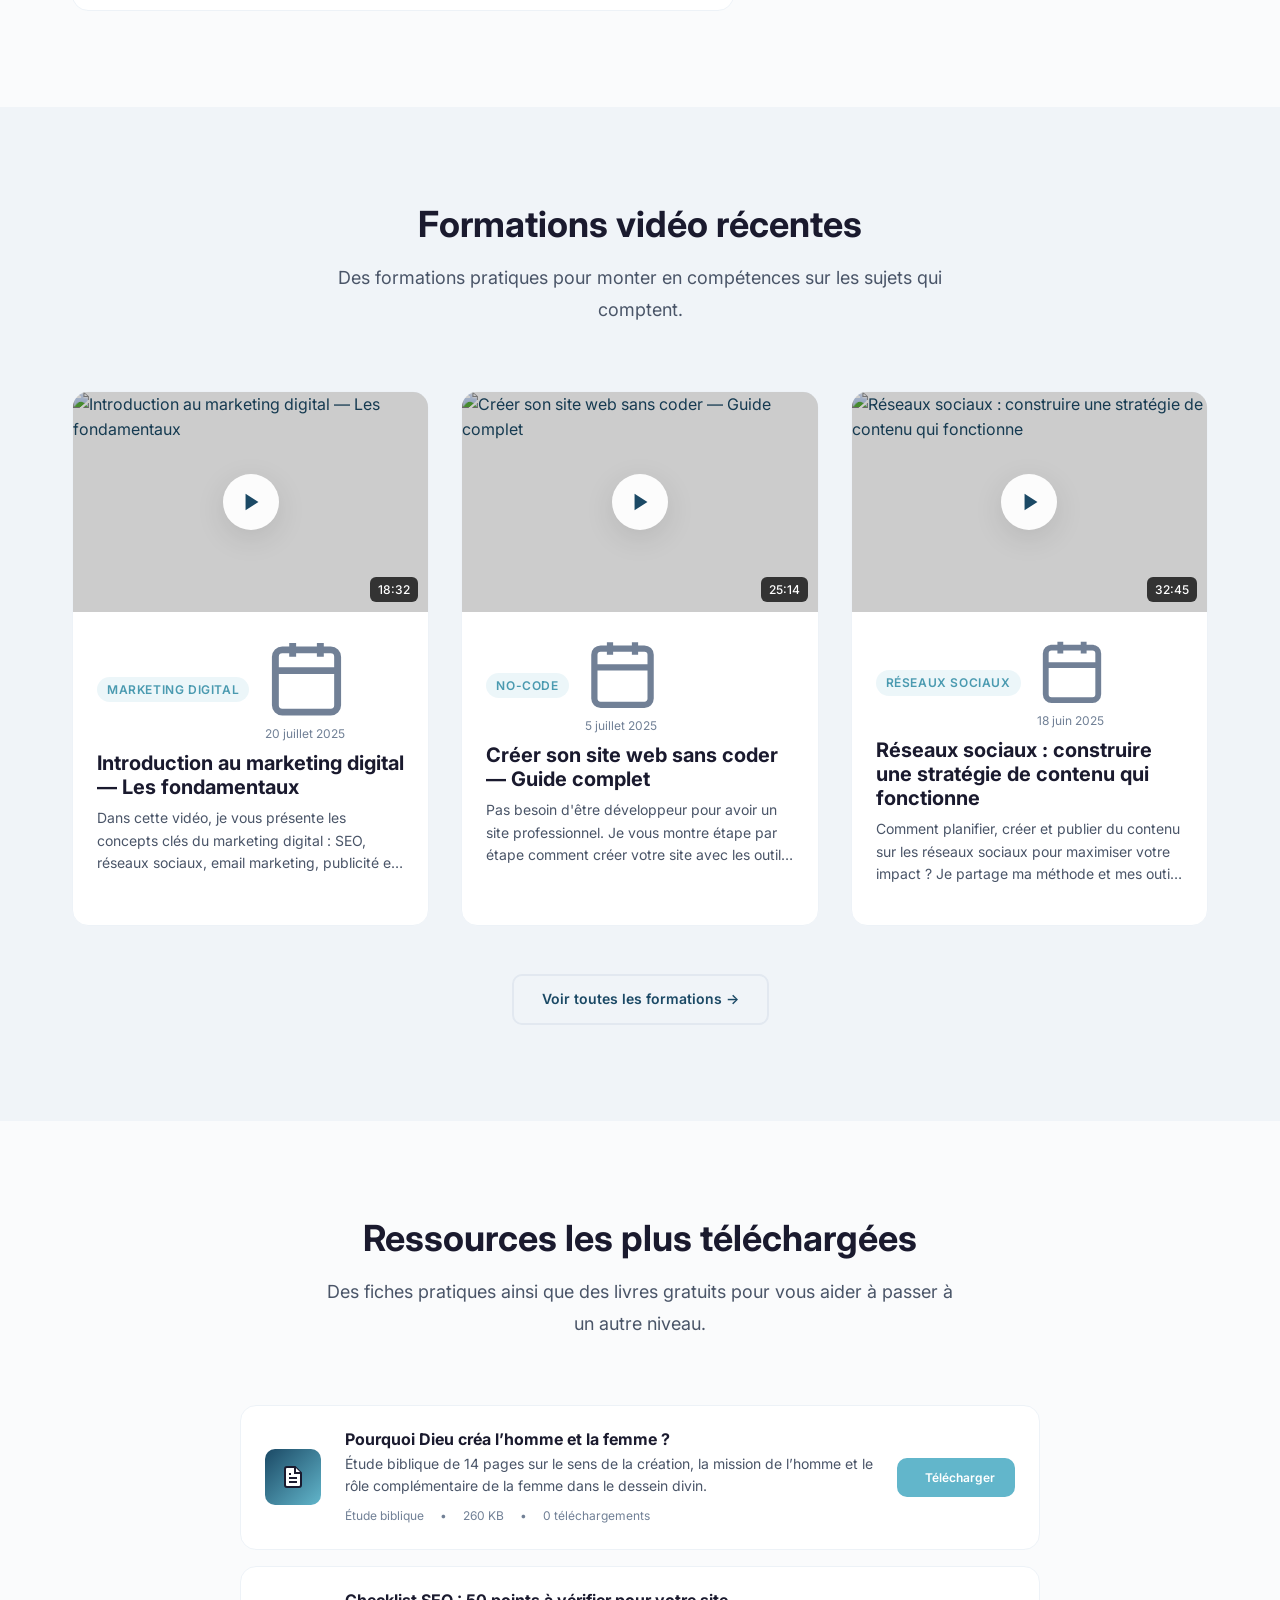
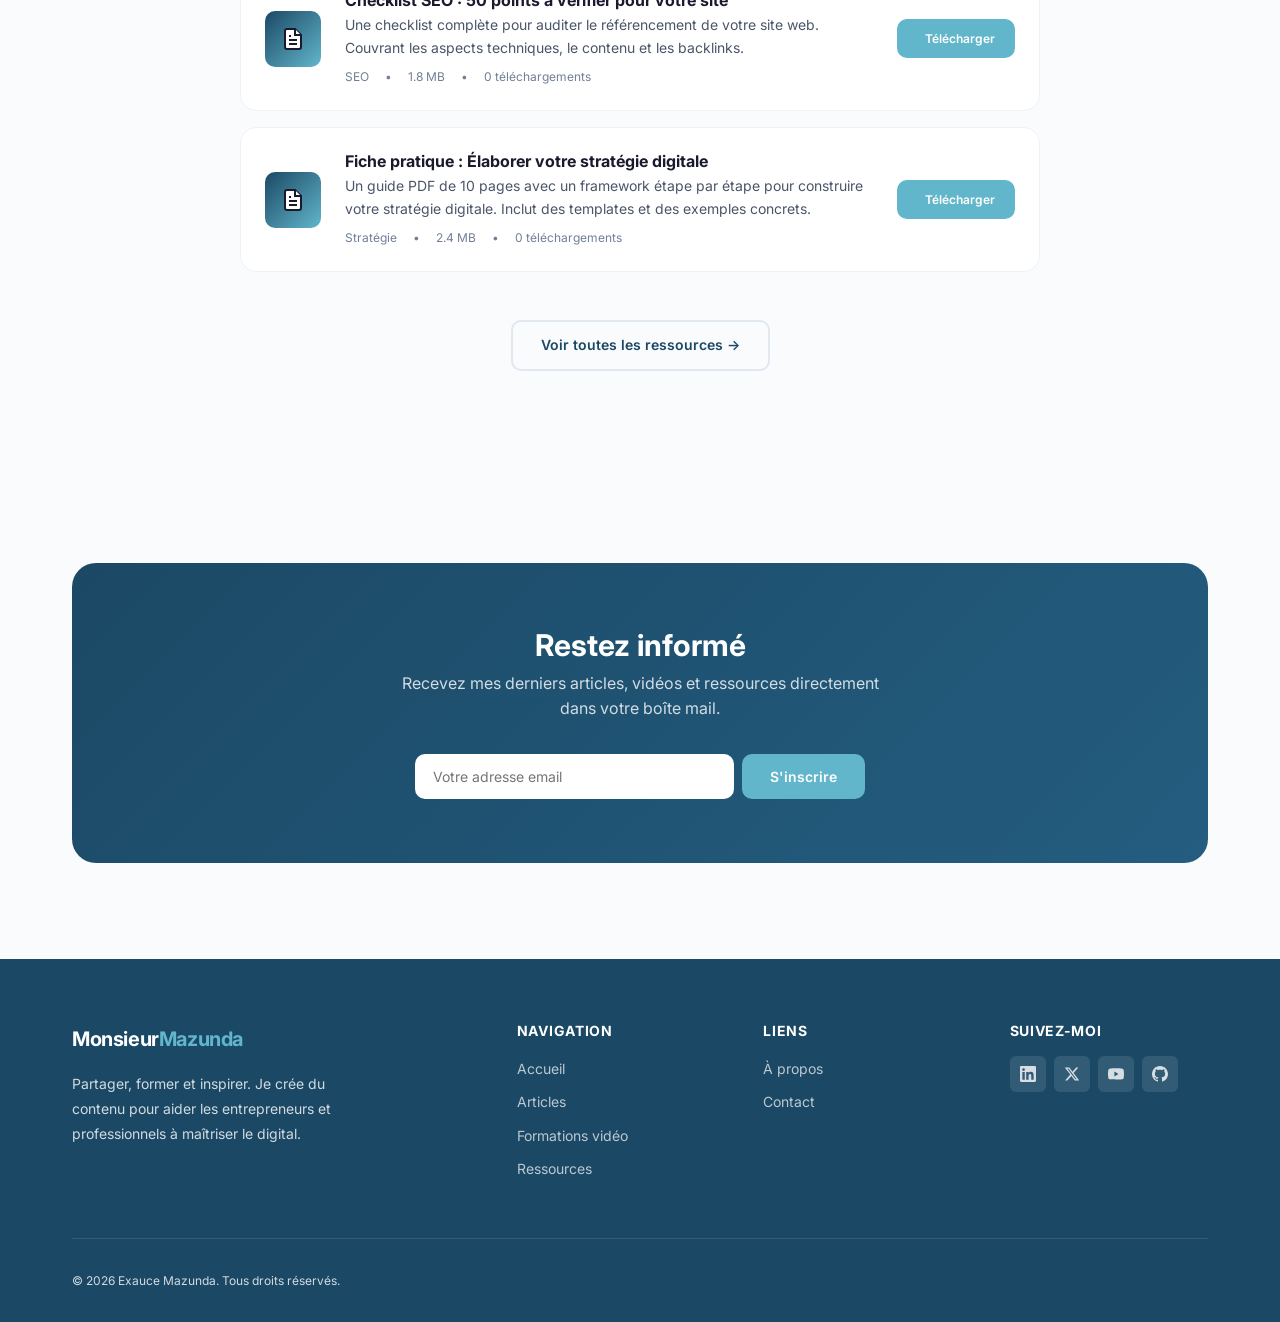
==== commit 17cf691b: "Synchroniser toutes les modifications locales restantes" ====
--- a/index.html
+++ b/index.html
@@ -147,7 +147,10 @@
       // Popular resources
       const resources = await fetchJSON('content/resources.json');
       if (resources.length) {
-        const sorted = [...resources].sort((a, b) => (b.downloads + getDownloads(b.id)) - (a.downloads + getDownloads(a.id)));
+        const sorted = [...resources].sort((a, b) =>
+          Number(Boolean(b.featured)) - Number(Boolean(a.featured)) ||
+          (b.downloads + getDownloads(b.id)) - (a.downloads + getDownloads(a.id))
+        );
         document.getElementById('popular-resources').innerHTML = sorted.slice(0, 3).map(r => createResourceCard(r)).join('');
       }
 
--- a/css/style.css
+++ b/css/style.css
@@ -877,6 +877,15 @@
   color: var(--color-text-light);
 }
 
+.article-full-text {
+  white-space: pre-wrap;
+  overflow-wrap: break-word;
+  font-family: var(--font-serif);
+  font-size: var(--fs-md);
+  line-height: var(--lh-relaxed);
+  color: var(--color-text-light);
+}
+
 .article-content h2 {
   font-size: var(--fs-2xl);
   margin-top: var(--space-3xl);
@@ -916,6 +925,22 @@
   font-style: italic;
   color: var(--color-text);
   margin-bottom: 0;
+}
+
+.article-download {
+  margin-top: var(--space-3xl);
+  padding: var(--space-xl);
+  background: var(--color-bg-alt);
+  border: 1px solid var(--color-border);
+  border-radius: var(--radius-lg);
+}
+
+.article-download h2 {
+  margin-top: 0;
+}
+
+.article-download p {
+  margin-bottom: var(--space-lg);
 }
 
 /* --- Video Page --- */
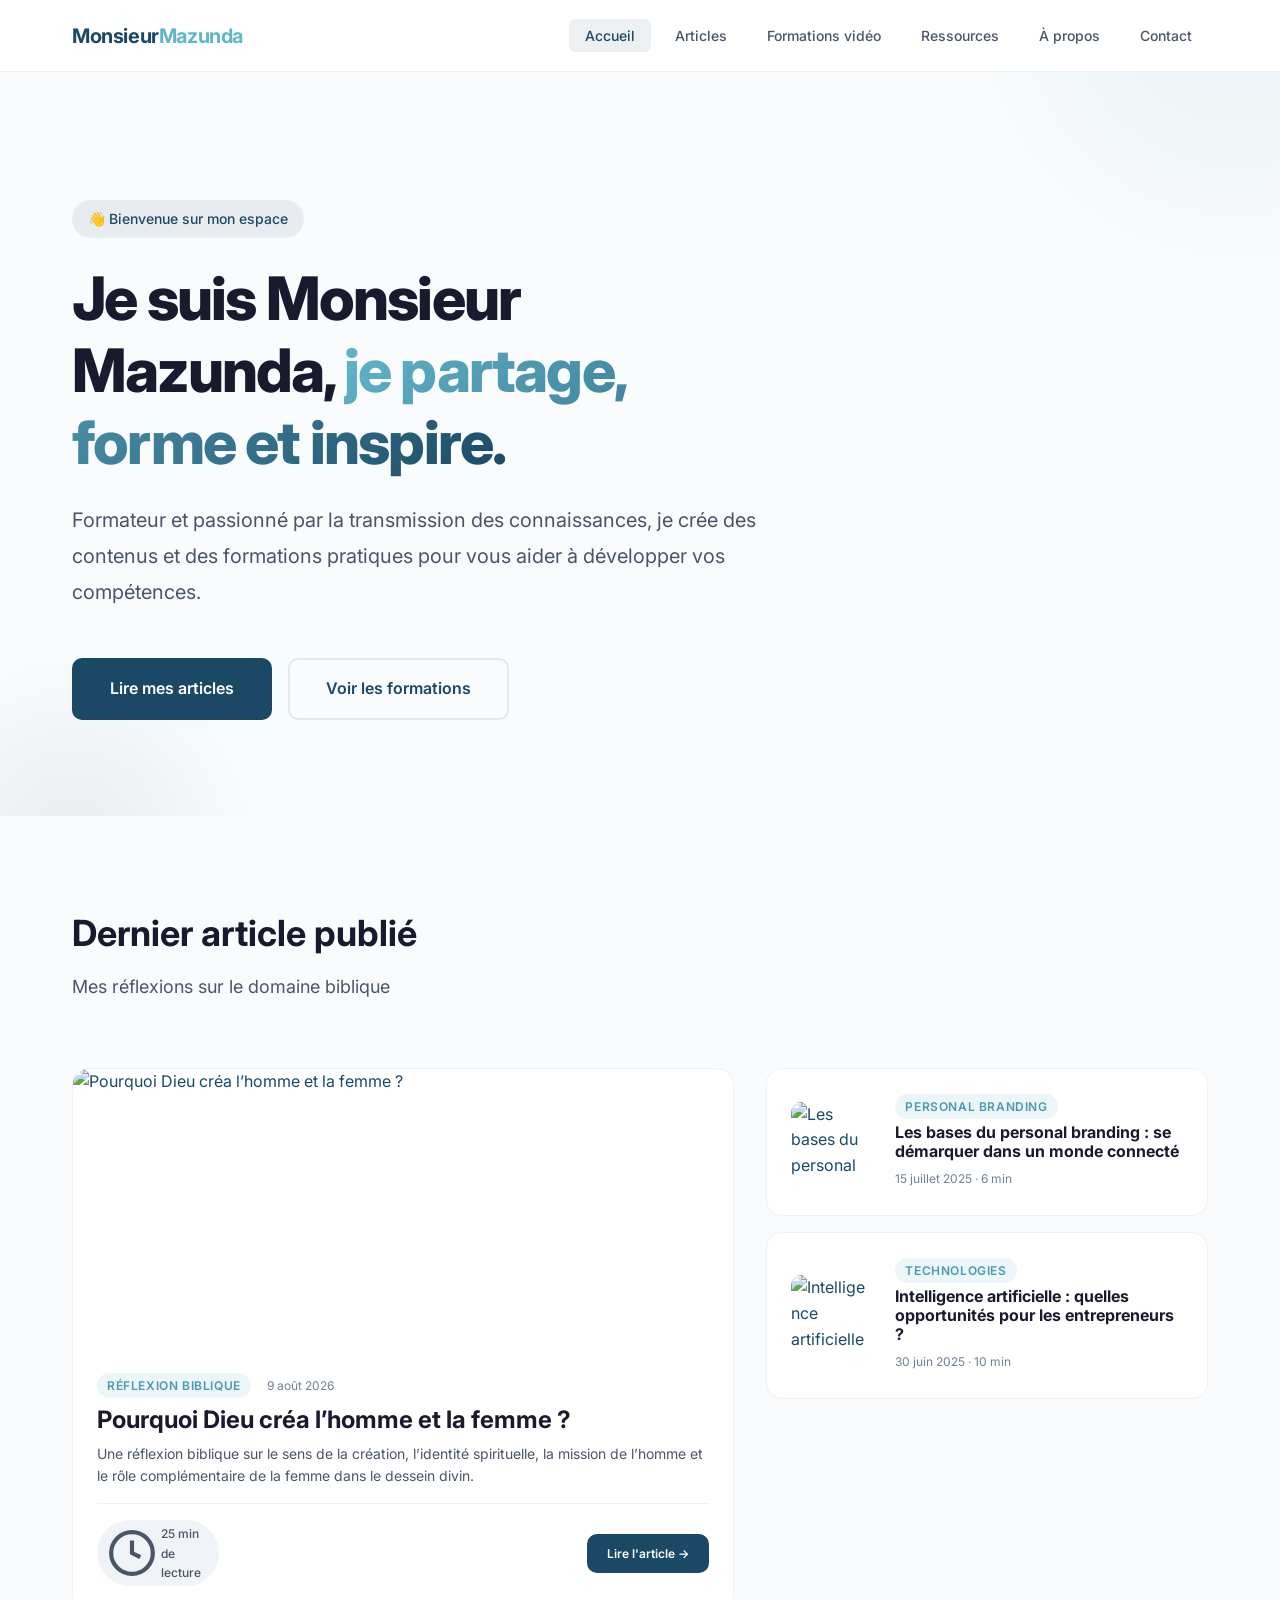
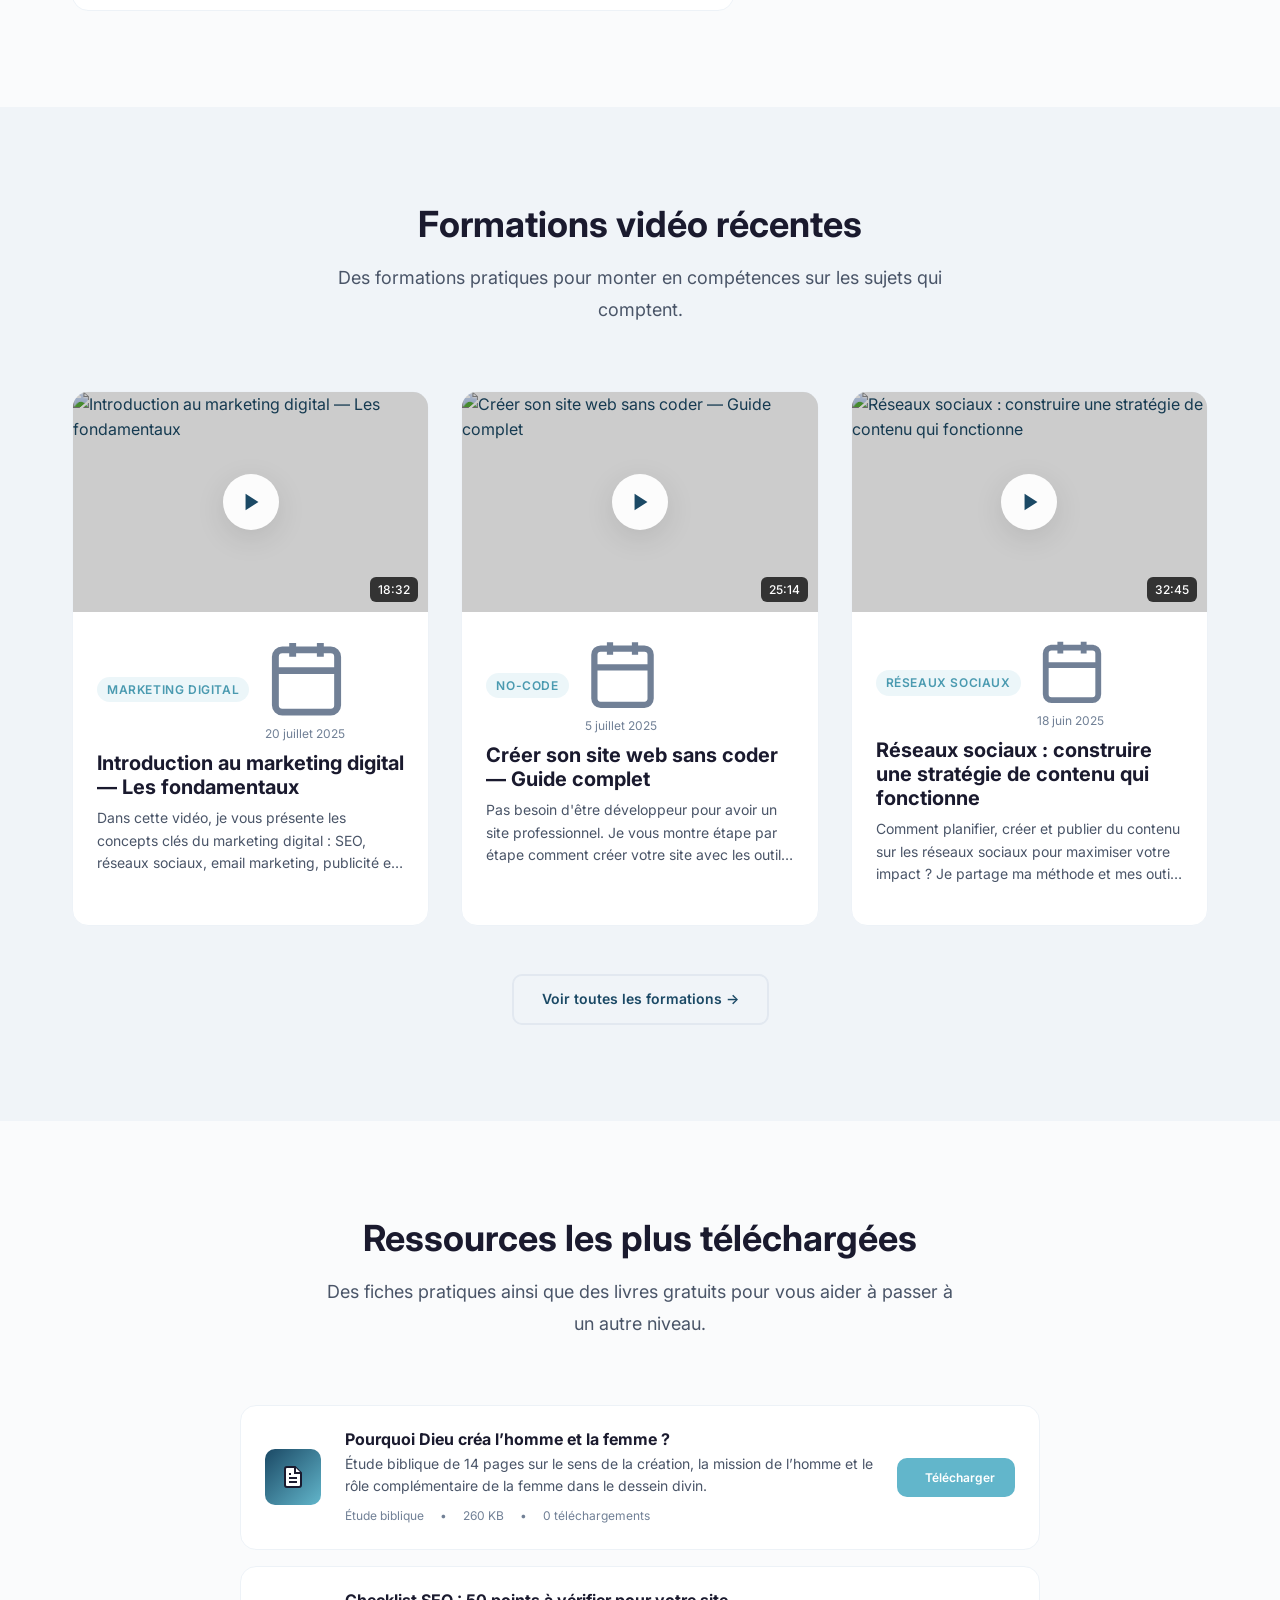
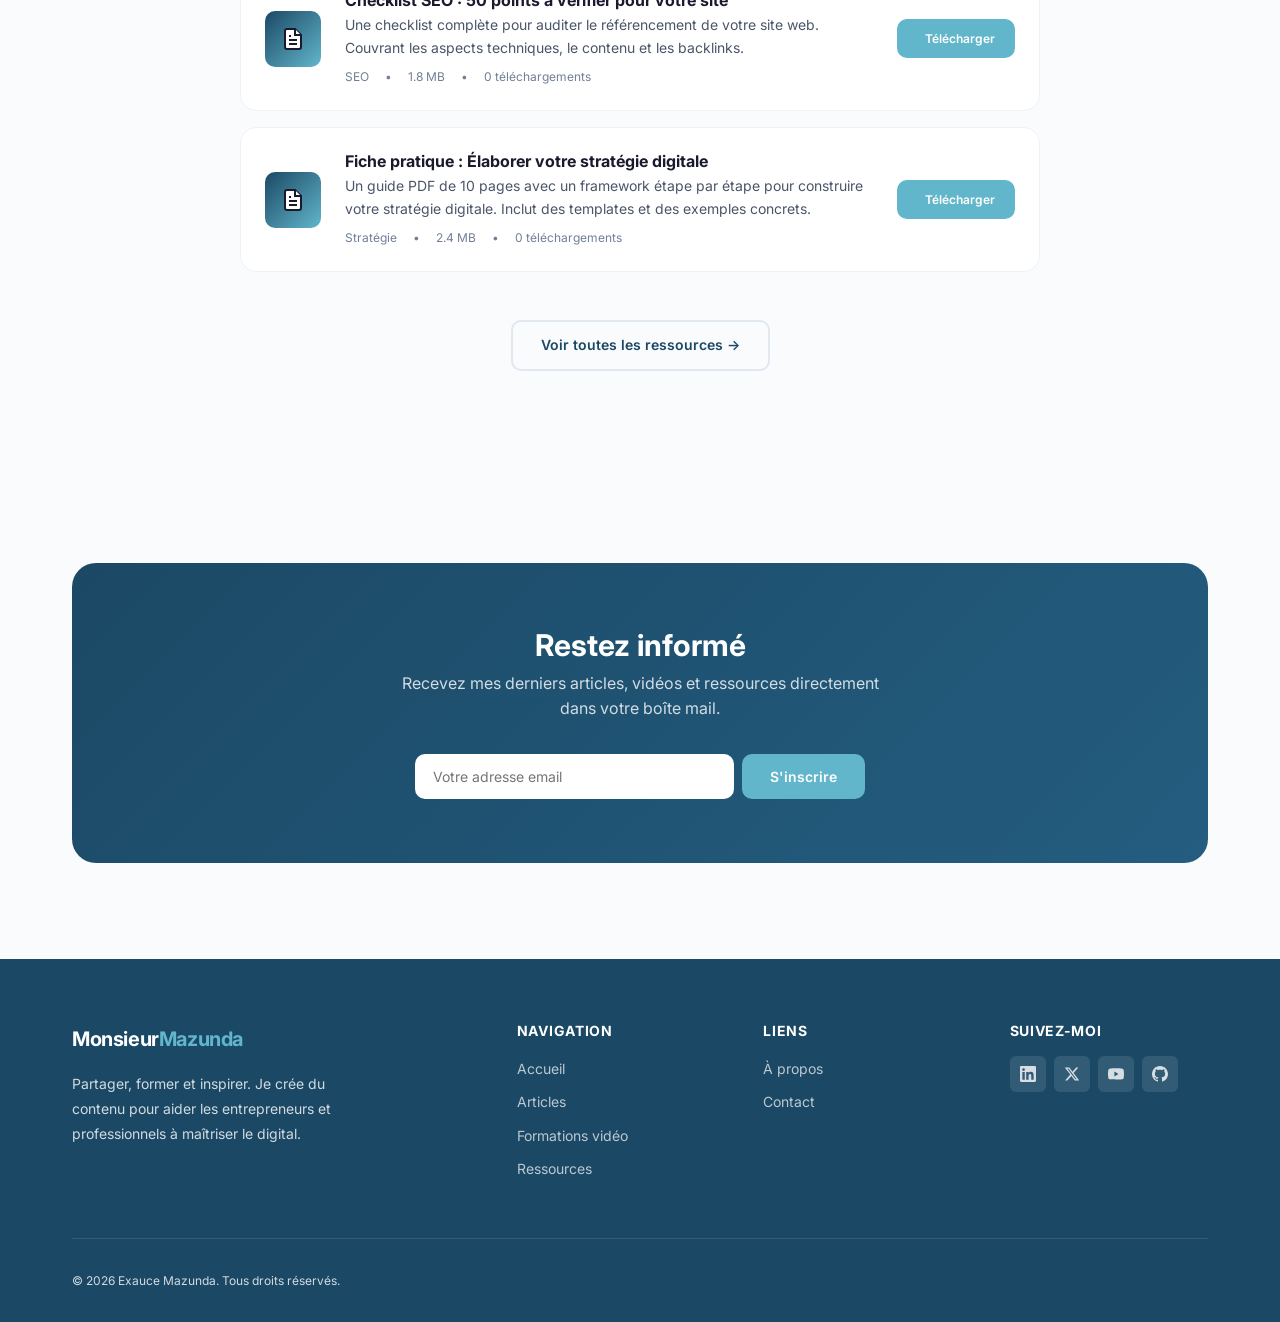
==== commit f0ab7a33: "Force reload des scripts en Live Preview via cache busting" ====
--- a/index.html
+++ b/index.html
@@ -21,7 +21,7 @@
       <div class="container">
         <div class="hero__content">
           <div class="hero__badge">👋 Bienvenue sur mon espace</div>
-          <h1 class="hero__title">Je suis Exauce Mazunda, <span class="highlight">je partage, forme et inspire.</span></h1>
+          <h1 class="hero__title">Je suis Monsieur Mazunda, <span class="highlight">je partage, forme et inspire.</span></h1>
           <p class="hero__subtitle">Formateur et passionné par la transmission des connaissances, je crée des contenus et des formations pratiques pour vous aider à développer vos compétences.</p>
           <div class="hero__actions">
             <a href="articles.html" class="btn btn--primary btn--lg">Lire mes articles</a>
@@ -93,7 +93,7 @@
 
   <div id="site-footer"></div>
 
-  <script src="js/main.js"></script>
+  <script src="js/main.js?v=1"></script>
   <script>
     initLayout('home');
 
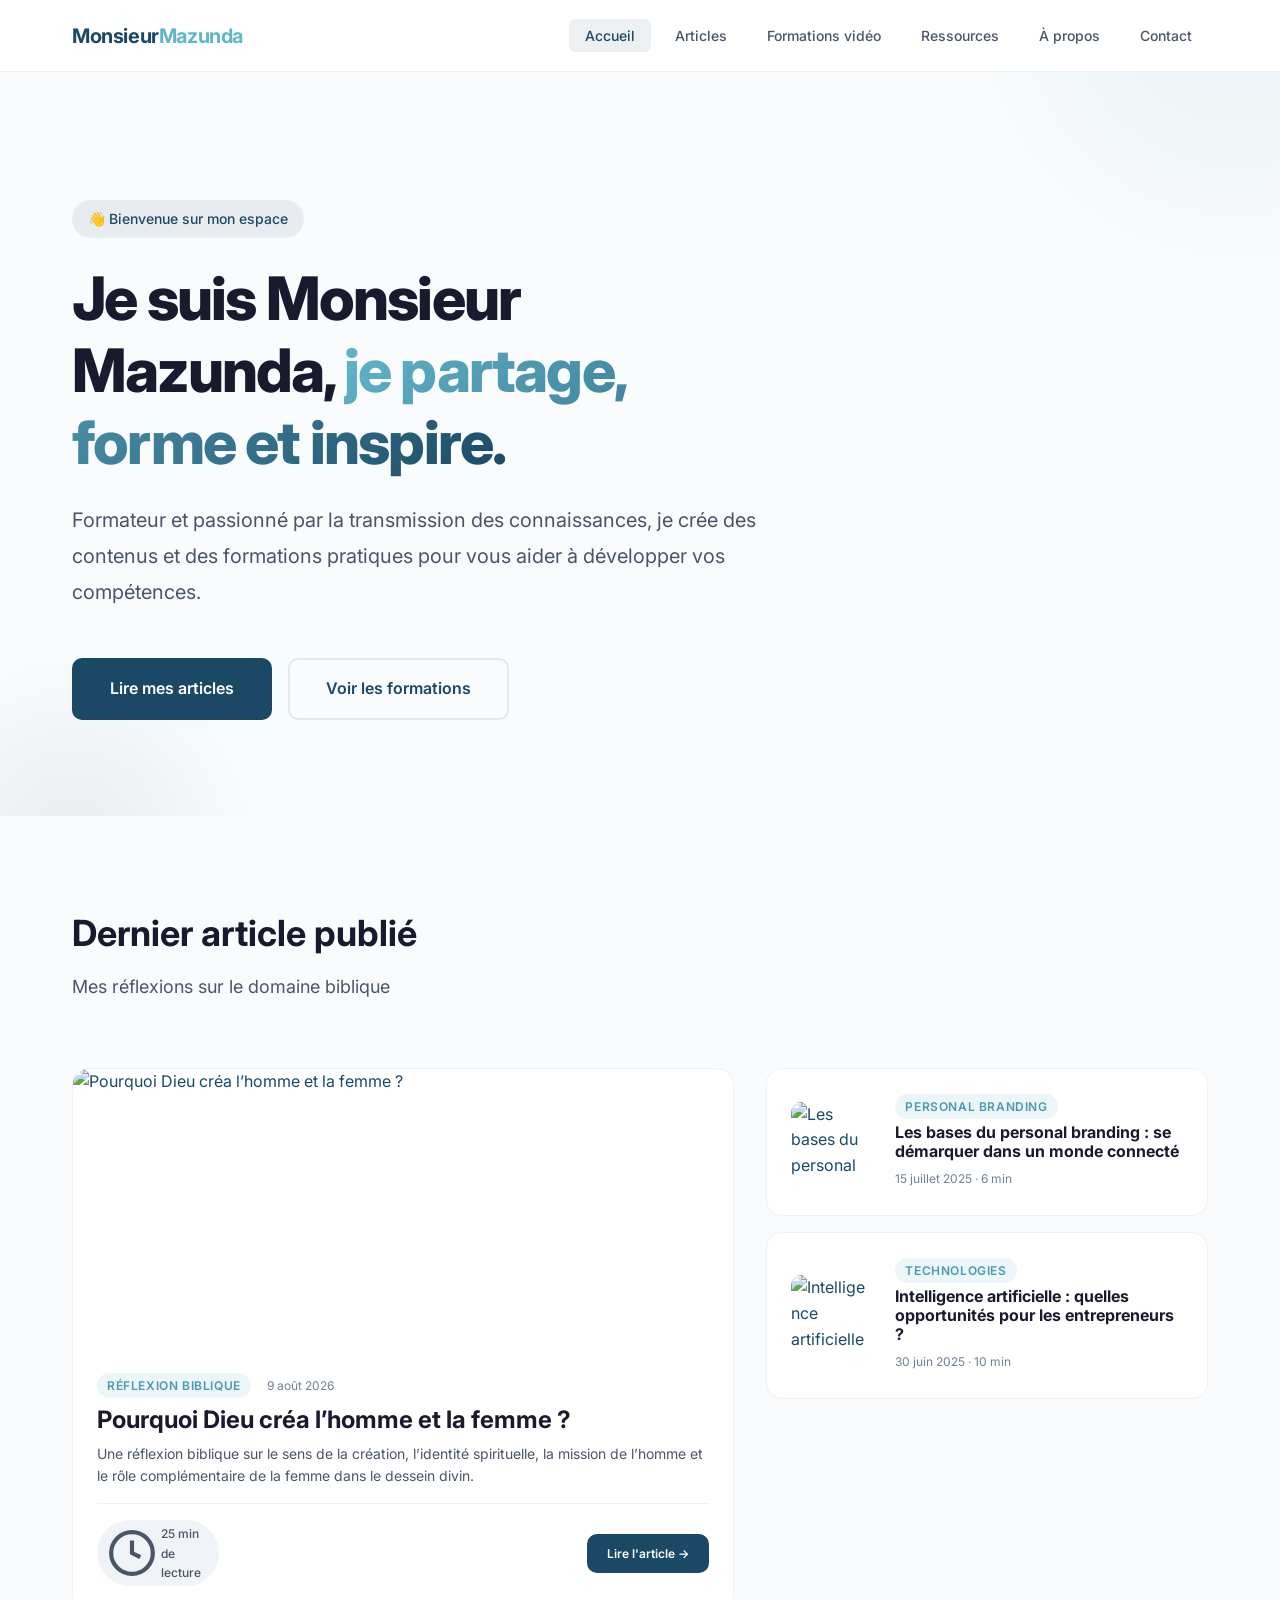
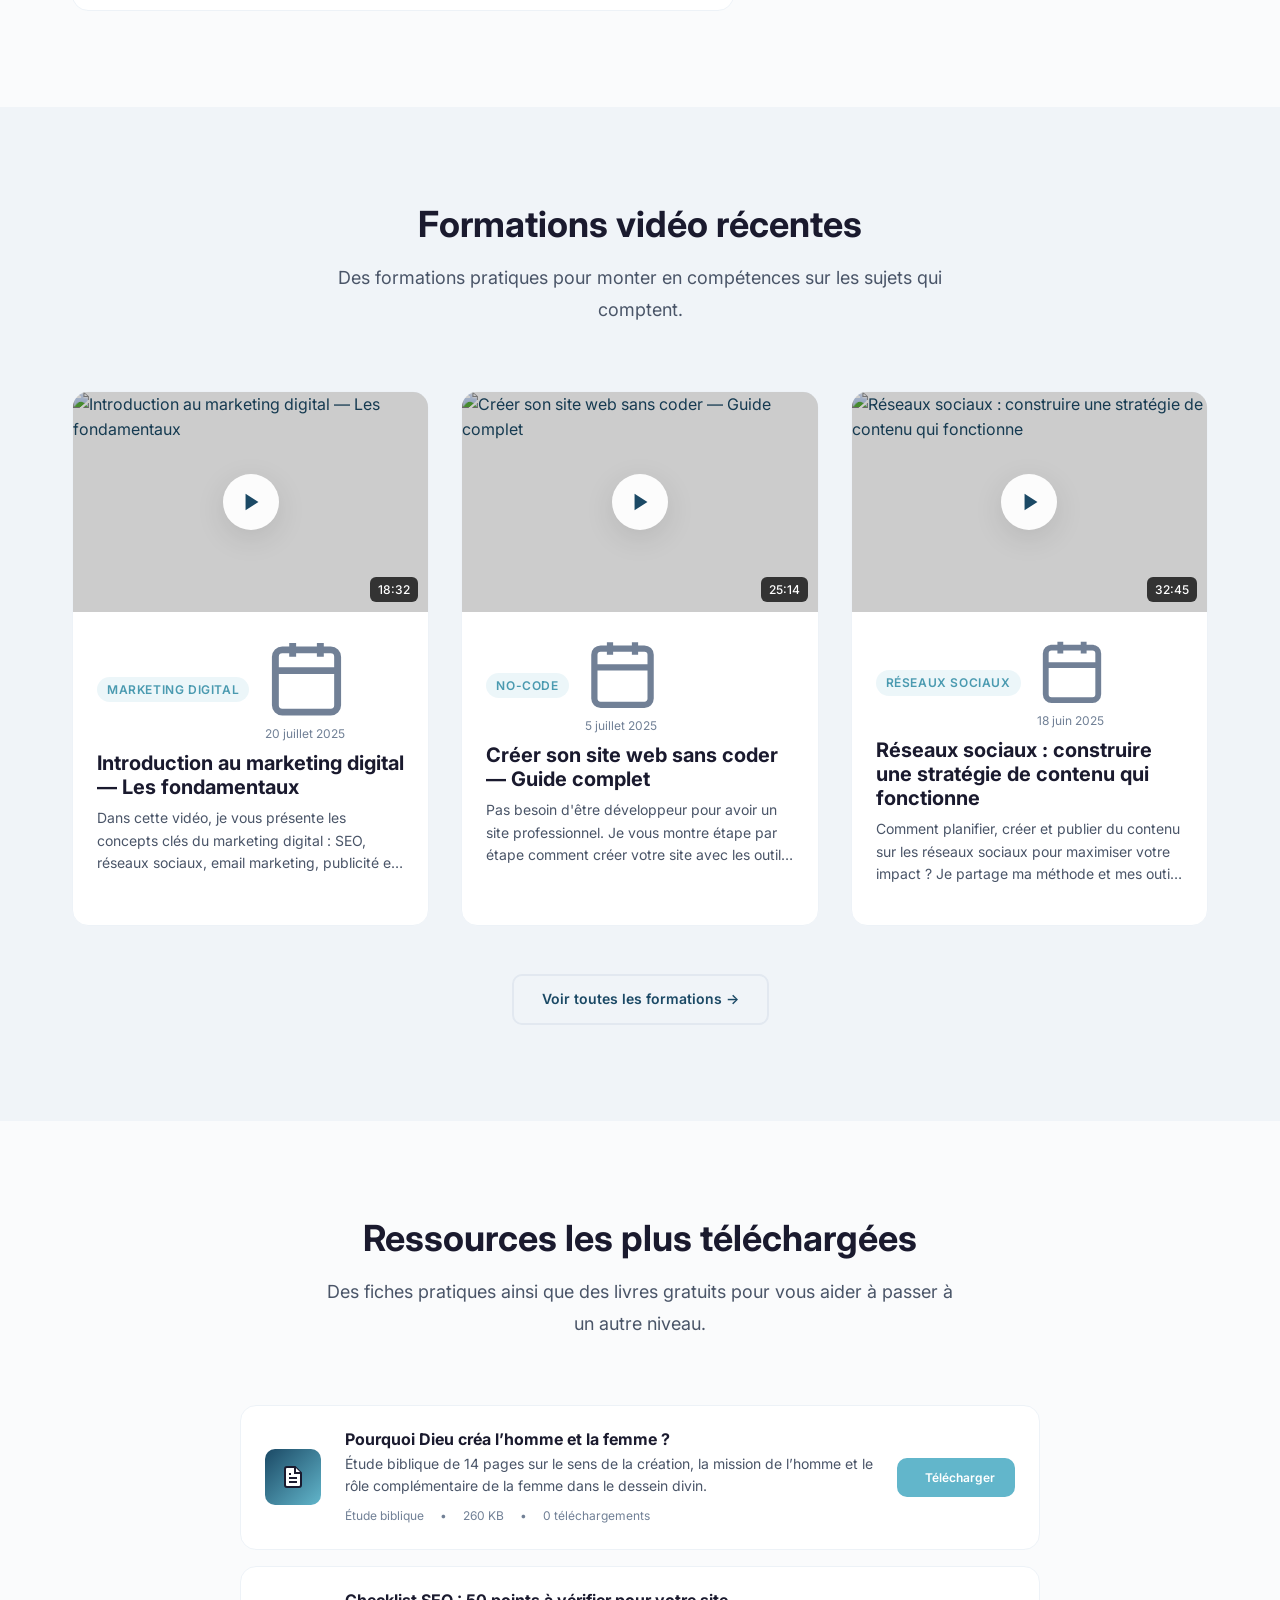
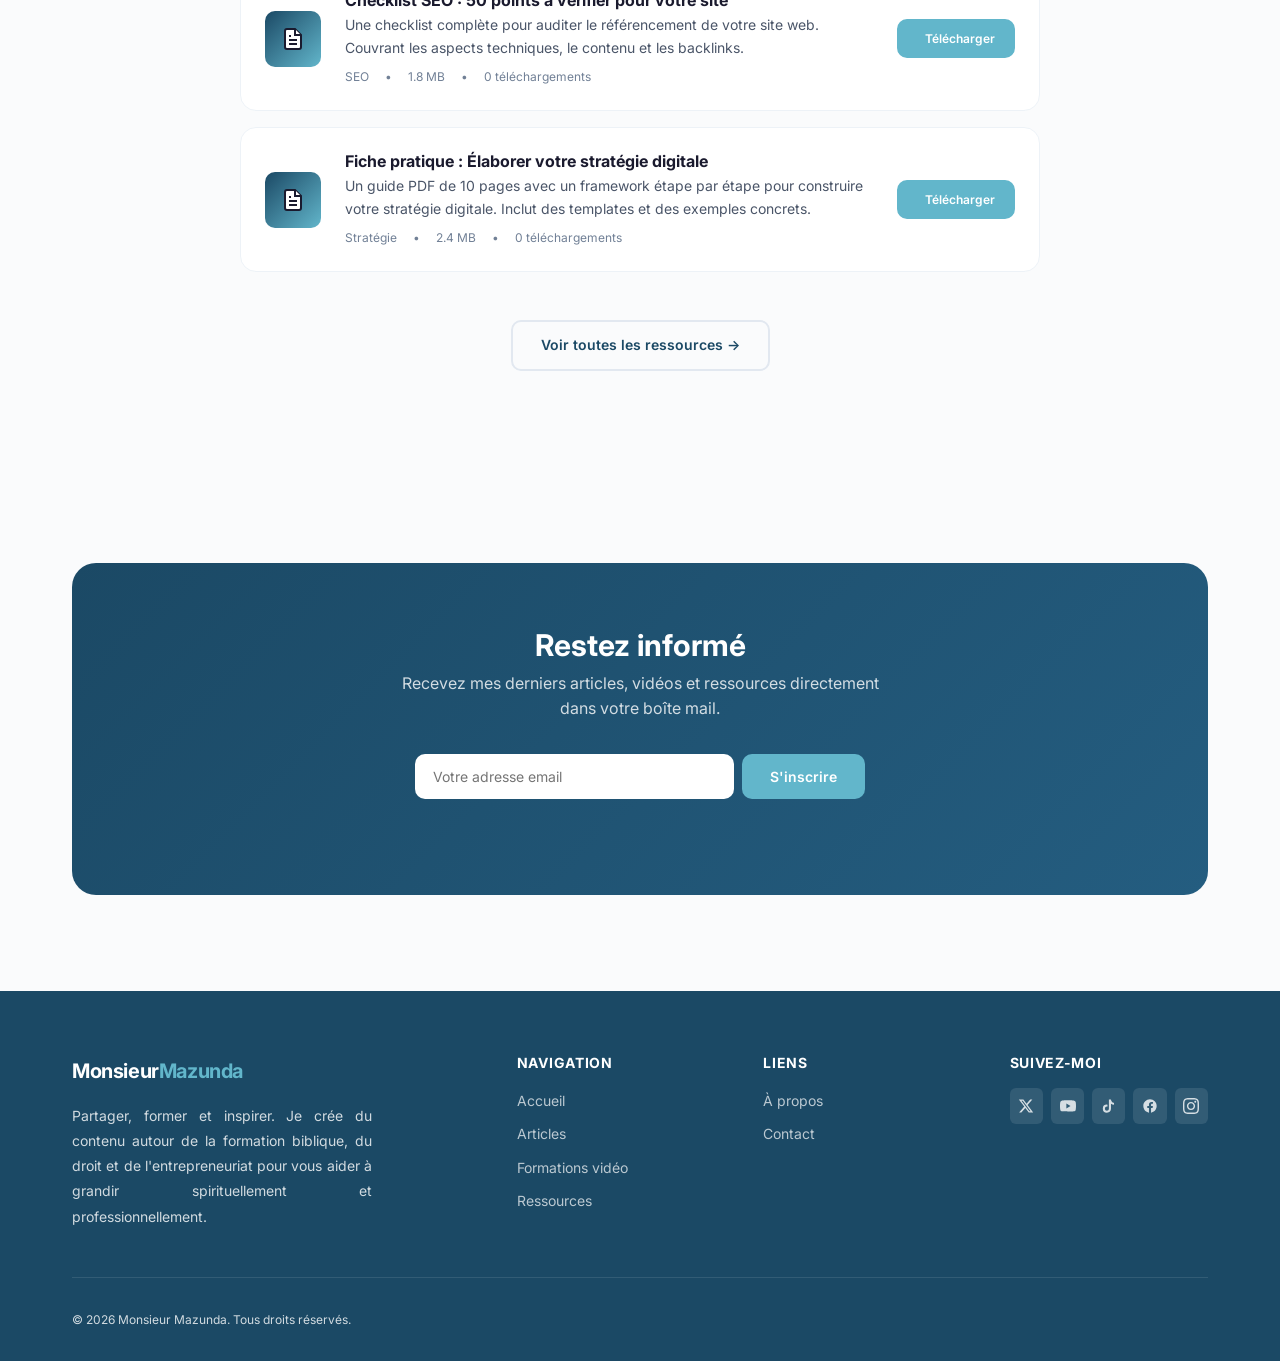
==== commit a0b9c69e: "Harmoniser le branding, réécrire la page À propos et connecter les réseaux sociaux/contact - Remplac" ====
--- a/index.html
+++ b/index.html
@@ -4,8 +4,8 @@
   <meta charset="UTF-8">
   <meta name="viewport" content="width=device-width, initial-scale=1.0">
   <title>MonsieurMazunda — Partager, Former, Inspirer</title>
-  <meta name="description" content="Site personnel d'Exauce Mazunda. Articles, formations vidéo et ressources gratuites pour maîtriser le digital et développer votre activité.">
-  <meta name="author" content="Exauce Mazunda">
+  <meta name="description" content="Site personnel de Monsieur Mazunda. Articles, formations vidéo et ressources gratuites pour maîtriser le digital et développer votre activité.">
+  <meta name="author" content="Monsieur Mazunda">
   <meta property="og:title" content="MonsieurMazunda — Partager, Former, Inspirer">
   <meta property="og:description" content="Articles, formations vidéo et ressources gratuites pour maîtriser le digital.">
   <meta property="og:type" content="website">
@@ -82,10 +82,11 @@
         <div class="newsletter-cta reveal">
           <h3>Restez informé</h3>
           <p>Recevez mes derniers articles, vidéos et ressources directement dans votre boîte mail.</p>
-          <form class="newsletter-form" onsubmit="event.preventDefault(); alert('Merci pour votre inscription ! (Intégration email à configurer)');">
-            <input type="email" placeholder="Votre adresse email" required>
+          <form class="newsletter-form" id="newsletterForm">
+            <input type="email" name="email" placeholder="Votre adresse email" required>
             <button type="submit">S'inscrire</button>
           </form>
+          <p id="newsletterMessage" style="margin-top: var(--space-sm); font-size: var(--fs-sm);"></p>
         </div>
       </div>
     </section>
@@ -93,7 +94,7 @@
 
   <div id="site-footer"></div>
 
-  <script src="js/main.js?v=1"></script>
+  <script src="js/main.js?v=9"></script>
   <script>
     initLayout('home');
 
--- a/css/style.css
+++ b/css/style.css
@@ -1169,6 +1169,7 @@
   line-height: var(--lh-relaxed);
   margin-top: var(--space-md);
   max-width: 300px;
+  text-align: justify;
 }
 
 .footer__title {
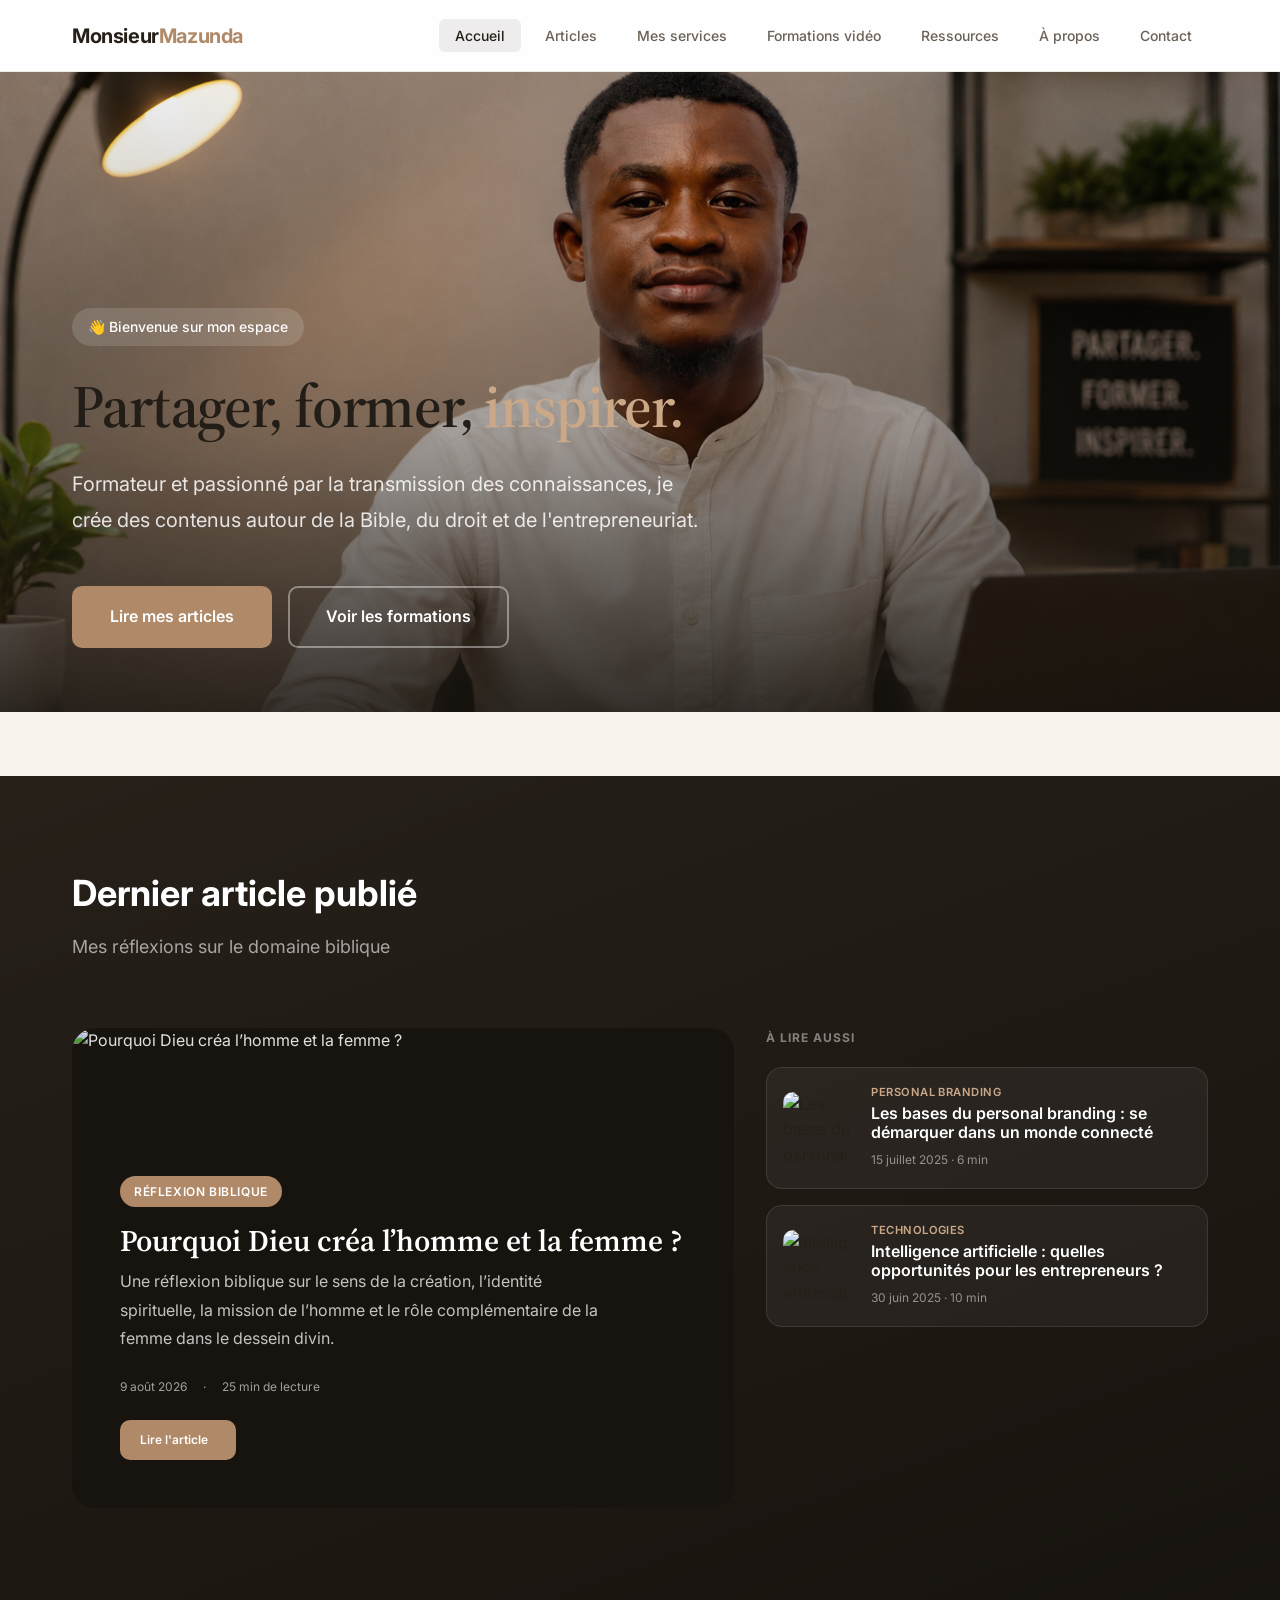
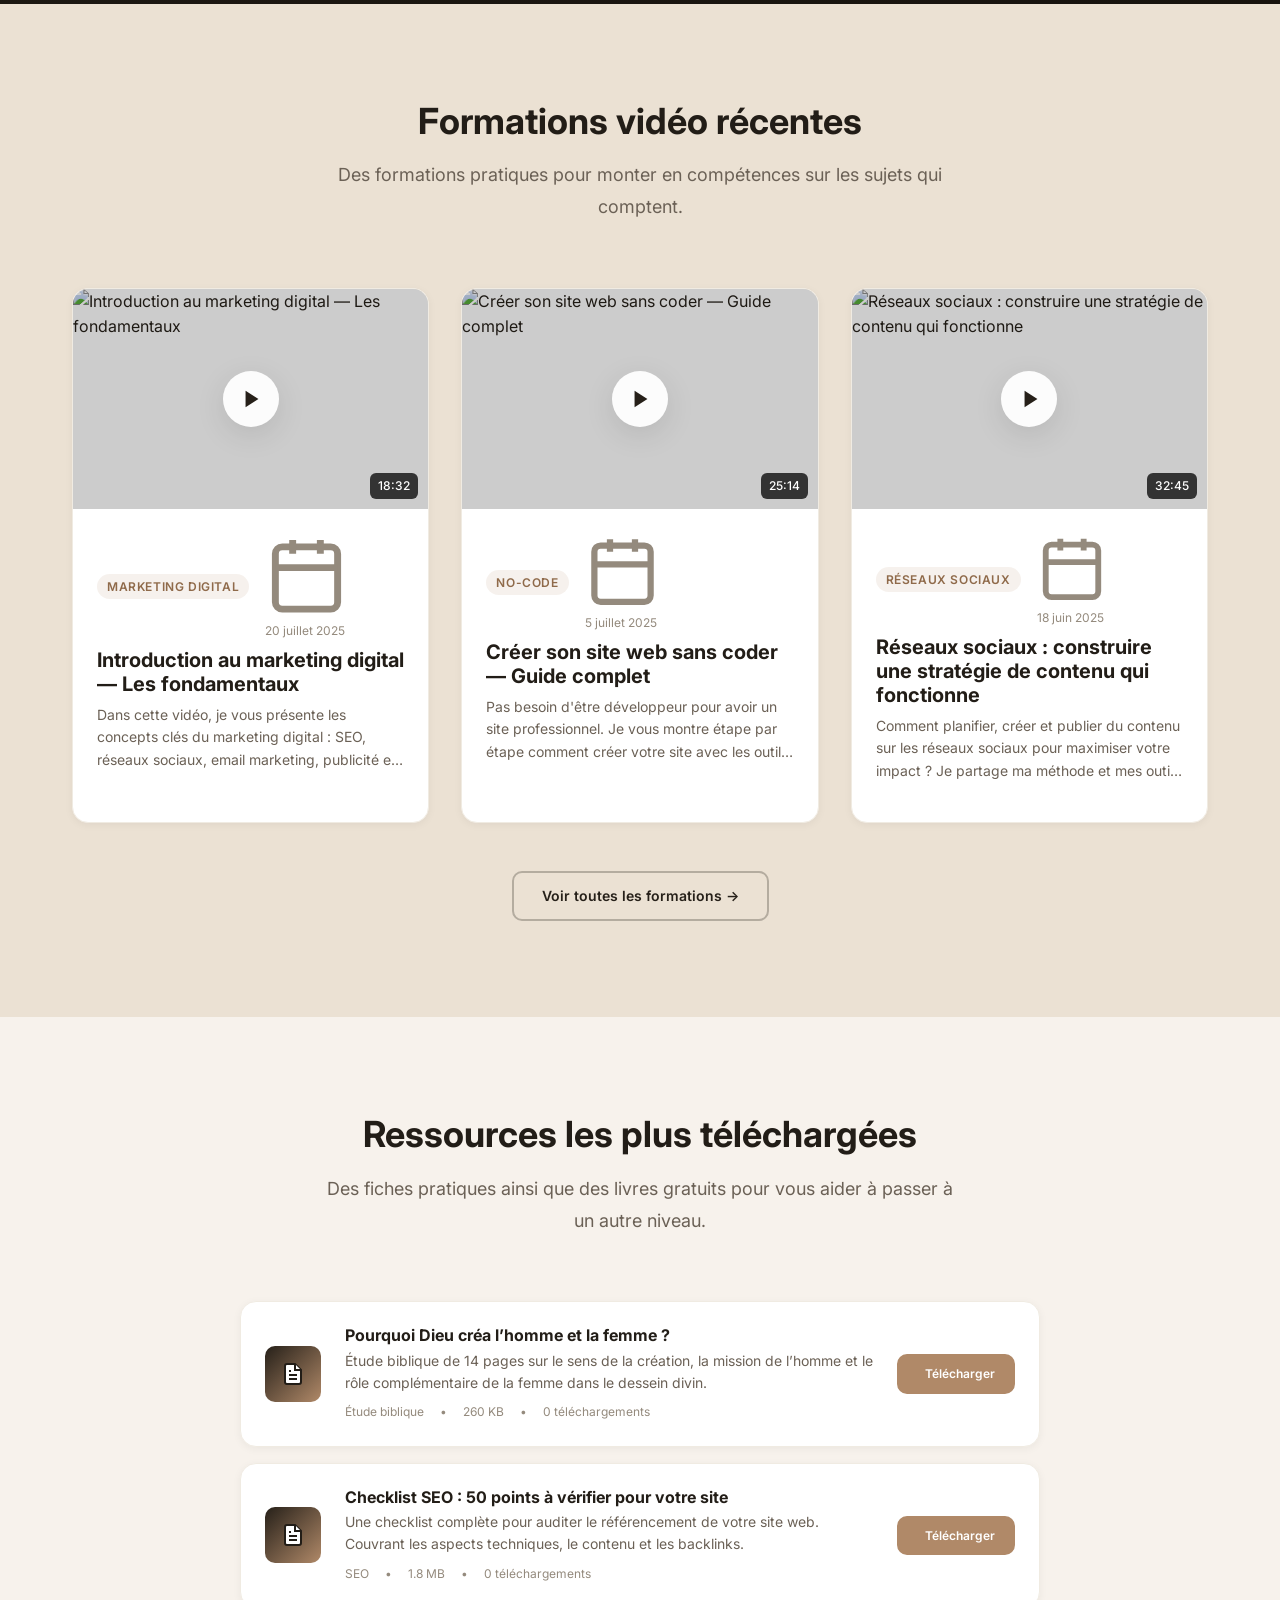
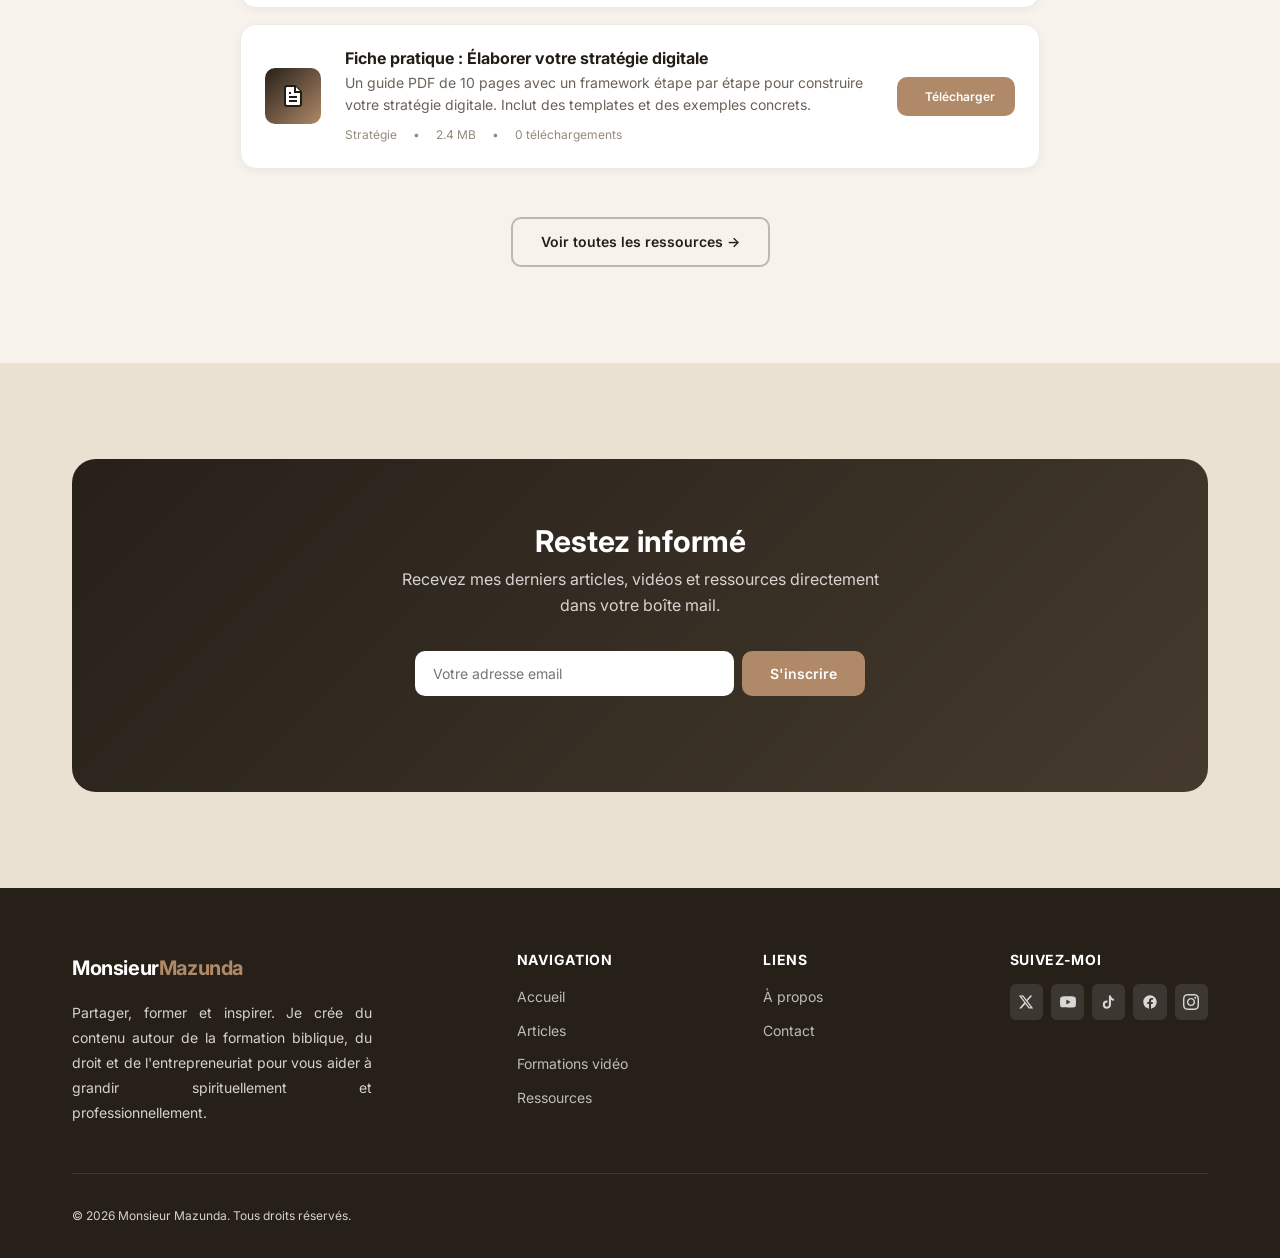
==== commit 3e592070: "Ajouter la page Mes services et finaliser l'harmonisation du branding - Nouvelle page services.html " ====
--- a/index.html
+++ b/index.html
@@ -9,7 +9,7 @@
   <meta property="og:title" content="MonsieurMazunda — Partager, Former, Inspirer">
   <meta property="og:description" content="Articles, formations vidéo et ressources gratuites pour maîtriser le digital.">
   <meta property="og:type" content="website">
-  <link rel="stylesheet" href="css/style.css">
+  <link rel="stylesheet" href="css/style.css?v=6">
 </head>
 <body>
 
@@ -18,21 +18,24 @@
   <main>
     <!-- Hero -->
     <section class="hero">
-      <div class="container">
+      <div class="hero__media">
+        <img src="assets/images/monsieur-mazunda.png" alt="Monsieur Mazunda" class="hero__image">
         <div class="hero__content">
-          <div class="hero__badge">👋 Bienvenue sur mon espace</div>
-          <h1 class="hero__title">Je suis Monsieur Mazunda, <span class="highlight">je partage, forme et inspire.</span></h1>
-          <p class="hero__subtitle">Formateur et passionné par la transmission des connaissances, je crée des contenus et des formations pratiques pour vous aider à développer vos compétences.</p>
-          <div class="hero__actions">
-            <a href="articles.html" class="btn btn--primary btn--lg">Lire mes articles</a>
-            <a href="videos.html" class="btn btn--secondary btn--lg">Voir les formations</a>
+          <div class="hero__content-inner">
+            <div class="hero__badge">👋 Bienvenue sur mon espace</div>
+            <h1 class="hero__title">Partager, former, <span class="highlight">inspirer.</span></h1>
+            <p class="hero__subtitle">Formateur et passionné par la transmission des connaissances, je crée des contenus autour de la Bible, du droit et de l'entrepreneuriat.</p>
+            <div class="hero__actions">
+              <a href="articles.html" class="btn btn--accent btn--lg">Lire mes articles</a>
+              <a href="videos.html" class="btn btn--secondary btn--lg">Voir les formations</a>
+            </div>
           </div>
         </div>
       </div>
     </section>
 
     <!-- Dernier Article -->
-    <section class="section" id="latest-article-section">
+    <section class="section section--dark" id="latest-article-section">
       <div class="container">
         <div class="section-header section-header--left">
           <h2 class="section-header__title">Dernier article publié</h2>
@@ -77,7 +80,7 @@
     </section>
 
     <!-- Newsletter CTA -->
-    <section class="section">
+    <section class="section section--alt">
       <div class="container">
         <div class="newsletter-cta reveal">
           <h3>Restez informé</h3>
@@ -106,31 +109,29 @@
         const sorted = [...articles].sort((a, b) => new Date(b.date) - new Date(a.date));
         const latest = sorted[0];
         document.getElementById('latest-article').innerHTML = `
-          <article class="card fade-in" style="grid-column: span 1;">
-            <a href="article.html?slug=${latest.slug}" class="card__image-wrapper">
-              <img src="${latest.image}" alt="${latest.title}" class="card__image" style="height: 280px;" loading="lazy">
-            </a>
-            <div class="card__body">
-              <div class="card__meta">
-                <span class="card__category">${latest.category}</span>
+          <article class="spotlight fade-in">
+            <img src="${latest.image}" alt="${latest.title}" class="spotlight__image" loading="lazy">
+            <div class="spotlight__body">
+              <span class="spotlight__category">${latest.category}</span>
+              <h3 class="spotlight__title"><a href="article.html?slug=${latest.slug}">${latest.title}</a></h3>
+              <p class="spotlight__excerpt">${latest.excerpt}</p>
+              <div class="spotlight__meta">
                 <span>${formatDate(latest.date)}</span>
+                <span>·</span>
+                <span>${latest.readTime} min de lecture</span>
               </div>
-              <h3 class="card__title" style="font-size: var(--fs-xl);"><a href="article.html?slug=${latest.slug}">${latest.title}</a></h3>
-              <p class="card__excerpt">${latest.excerpt}</p>
-              <div class="card__footer">
-                <span class="badge">${ICONS.clock} ${latest.readTime} min de lecture</span>
-                <a href="article.html?slug=${latest.slug}" class="btn btn--primary btn--sm">Lire l'article →</a>
-              </div>
+              <a href="article.html?slug=${latest.slug}" class="btn btn--accent btn--sm spotlight__cta">Lire l'article ${ICONS.arrow}</a>
             </div>
           </article>
-          <div style="display: flex; flex-direction: column; gap: var(--space-md);">
+          <div class="mini-articles">
+            <span class="mini-articles__label">À lire aussi</span>
             ${sorted.slice(1, 3).map(a => `
-              <a href="article.html?slug=${a.slug}" class="resource-card" style="text-decoration: none;">
-                <img src="${a.image}" alt="${a.title}" style="width: 80px; height: 80px; border-radius: var(--radius-md); object-fit: cover; flex-shrink: 0;">
-                <div class="resource-card__content">
-                  <span class="card__category" style="margin-bottom: 4px;">${a.category}</span>
-                  <h4 class="resource-card__title">${a.title}</h4>
-                  <span style="font-size: var(--fs-xs); color: var(--color-text-muted);">${formatDate(a.date)} · ${a.readTime} min</span>
+              <a href="article.html?slug=${a.slug}" class="mini-article">
+                <img src="${a.image}" alt="${a.title}" class="mini-article__image">
+                <div>
+                  <span class="mini-article__category">${a.category}</span>
+                  <h4 class="mini-article__title">${a.title}</h4>
+                  <span class="mini-article__meta">${formatDate(a.date)} · ${a.readTime} min</span>
                 </div>
               </a>
             `).join('')}
--- a/css/style.css
+++ b/css/style.css
@@ -1,6 +1,6 @@
 /* ============================================
-   EXAUCE MAZUNDA — Design System
-   Palette: Bleu Confiance
+   MONSIEUR MAZUNDA — Design System
+   Palette: Éditorial Chaleureux
    ============================================ */
 
 /* --- Google Fonts --- */
@@ -9,25 +9,25 @@
 /* --- CSS Variables --- */
 :root {
   /* Colors */
-  --color-primary: #1b4965;
-  --color-primary-dark: #133549;
-  --color-primary-light: #245d80;
-  --color-accent: #62b6cb;
-  --color-accent-light: #8ed0df;
-  --color-accent-dark: #4a9ab0;
-  --color-bg: #fafbfc;
-  --color-bg-alt: #f0f4f8;
+  --color-primary: #262019;
+  --color-primary-dark: #17130e;
+  --color-primary-light: #453a2d;
+  --color-accent: #b08968;
+  --color-accent-light: #cba888;
+  --color-accent-dark: #8f6a4a;
+  --color-bg: #f7f2ec;
+  --color-bg-alt: #ebe1d3;
   --color-bg-card: #ffffff;
-  --color-text: #1a1a2e;
-  --color-text-light: #4a5568;
-  --color-text-muted: #718096;
-  --color-border: #e2e8f0;
-  --color-border-light: #edf2f7;
+  --color-text: #221d17;
+  --color-text-light: #6b6156;
+  --color-text-muted: #948a7d;
+  --color-border: #e6e0d5;
+  --color-border-light: #f0ebe2;
   --color-success: #48bb78;
   --color-warning: #ecc94b;
   --color-error: #f56565;
   --color-white: #ffffff;
-  --color-overlay: rgba(27, 73, 101, 0.85);
+  --color-overlay: rgba(23, 19, 14, 0.55);
 
   /* Typography */
   --font-heading: "Inter", -apple-system, BlinkMacSystemFont, sans-serif;
@@ -316,7 +316,7 @@
 
 .nav__link.active {
   color: var(--color-primary);
-  background-color: rgba(27, 73, 101, 0.08);
+  background-color: rgba(38, 32, 25, 0.08);
 }
 
 .nav__toggle {
@@ -350,55 +350,57 @@
 
 /* --- Hero --- */
 .hero {
-  padding: var(--space-5xl) 0 var(--space-4xl);
+  padding: 0 0 var(--space-3xl);
+}
+
+.hero__media {
   position: relative;
-  overflow: hidden;
-}
-
-.hero::before {
+  width: 100%;
+}
+
+.hero__media::before {
   content: "";
   position: absolute;
-  top: -50%;
-  right: -20%;
-  width: 600px;
-  height: 600px;
-  background: radial-gradient(
-    circle,
-    rgba(98, 182, 203, 0.12) 0%,
-    transparent 70%
+  inset: 0;
+  background: linear-gradient(
+    180deg,
+    rgba(23, 19, 14, 0.05) 0%,
+    rgba(23, 19, 14, 0.35) 55%,
+    rgba(23, 19, 14, 0.85) 100%
   );
-  border-radius: 50%;
   pointer-events: none;
 }
 
-.hero::after {
-  content: "";
+.hero__image {
+  width: 100%;
+  height: 640px;
+  object-fit: cover;
+  object-position: center 25%;
+}
+
+.hero__content {
   position: absolute;
-  bottom: -30%;
-  left: -10%;
-  width: 400px;
-  height: 400px;
-  background: radial-gradient(
-    circle,
-    rgba(27, 73, 101, 0.08) 0%,
-    transparent 70%
-  );
-  border-radius: 50%;
-  pointer-events: none;
-}
-
-.hero__content {
-  position: relative;
+  inset: 0;
   z-index: 1;
-  max-width: 700px;
+  max-width: var(--max-width);
+  margin: 0 auto;
+  padding: var(--space-3xl) var(--space-xl);
+  display: flex;
+  align-items: flex-end;
+  color: var(--color-white);
+}
+
+.hero__content-inner {
+  max-width: 640px;
 }
 
 .hero__badge {
   display: inline-flex;
   align-items: center;
   gap: var(--space-sm);
-  background: rgba(27, 73, 101, 0.08);
-  color: var(--color-primary);
+  background: rgba(255, 255, 255, 0.14);
+  backdrop-filter: blur(8px);
+  color: var(--color-white);
   font-size: var(--fs-sm);
   font-weight: var(--fw-medium);
   padding: var(--space-sm) var(--space-md);
@@ -408,27 +410,22 @@
 }
 
 .hero__title {
+  font-family: var(--font-serif);
   font-size: var(--fs-5xl);
-  font-weight: var(--fw-extrabold);
-  letter-spacing: -0.03em;
+  font-weight: var(--fw-semibold);
+  letter-spacing: -0.02em;
+  line-height: var(--lh-tight);
   margin-bottom: var(--space-lg);
   animation: fadeInUp 0.6s ease 0.1s both;
 }
 
 .hero__title .highlight {
-  background: linear-gradient(
-    135deg,
-    var(--color-accent),
-    var(--color-primary)
-  );
-  -webkit-background-clip: text;
-  -webkit-text-fill-color: transparent;
-  background-clip: text;
+  color: var(--color-accent-light);
 }
 
 .hero__subtitle {
   font-size: var(--fs-lg);
-  color: var(--color-text-light);
+  color: rgba(255, 255, 255, 0.85);
   line-height: var(--lh-relaxed);
   margin-bottom: var(--space-2xl);
   animation: fadeInUp 0.6s ease 0.2s both;
@@ -439,6 +436,18 @@
   gap: var(--space-md);
   flex-wrap: wrap;
   animation: fadeInUp 0.6s ease 0.3s both;
+}
+
+.hero__actions .btn--secondary {
+  background: transparent;
+  color: var(--color-white);
+  border-color: rgba(255, 255, 255, 0.4);
+}
+
+.hero__actions .btn--secondary:hover {
+  background: rgba(255, 255, 255, 0.12);
+  border-color: var(--color-white);
+  color: var(--color-white);
 }
 
 /* --- Buttons --- */
@@ -474,12 +483,12 @@
 .btn--secondary {
   background: transparent;
   color: var(--color-primary);
-  border-color: var(--color-border);
+  border-color: rgba(38, 32, 25, 0.28);
 }
 
 .btn--secondary:hover {
   border-color: var(--color-primary);
-  background: rgba(27, 73, 101, 0.04);
+  background: rgba(38, 32, 25, 0.04);
   color: var(--color-primary);
   transform: translateY(-2px);
 }
@@ -521,6 +530,7 @@
   border-radius: var(--radius-lg);
   overflow: hidden;
   border: 1px solid var(--color-border-light);
+  box-shadow: var(--shadow-card);
   transition: all var(--transition-base);
 }
 
@@ -565,7 +575,7 @@
   font-size: var(--fs-xs);
   font-weight: var(--fw-semibold);
   color: var(--color-accent-dark);
-  background: rgba(98, 182, 203, 0.12);
+  background: rgba(176, 137, 104, 0.12);
   padding: 3px 10px;
   border-radius: var(--radius-full);
   text-transform: uppercase;
@@ -664,12 +674,12 @@
 }
 
 .badge--primary {
-  background: rgba(27, 73, 101, 0.1);
+  background: rgba(38, 32, 25, 0.1);
   color: var(--color-primary);
 }
 
 .badge--accent {
-  background: rgba(98, 182, 203, 0.15);
+  background: rgba(176, 137, 104, 0.15);
   color: var(--color-accent-dark);
 }
 
@@ -768,7 +778,13 @@
   background: var(--color-bg-card);
   border: 1px solid var(--color-border-light);
   border-radius: var(--radius-lg);
+  box-shadow: var(--shadow-card);
   transition: all var(--transition-base);
+}
+
+a.resource-card {
+  color: inherit;
+  text-decoration: none;
 }
 
 .resource-card:hover {
@@ -798,6 +814,66 @@
   fill: white;
 }
 
+.resource-card__icon--photo {
+  overflow: hidden;
+  background: var(--color-bg-alt);
+}
+
+.resource-card__icon--photo img {
+  width: 100%;
+  height: 100%;
+  object-fit: cover;
+}
+
+/* --- Service Card --- */
+.service-card {
+  padding: var(--space-xl);
+  background: var(--color-bg-card);
+  border: 1px solid var(--color-border-light);
+  border-radius: var(--radius-lg);
+  box-shadow: var(--shadow-card);
+  transition: all var(--transition-base);
+}
+
+.service-card:hover {
+  transform: translateY(-4px);
+  box-shadow: var(--shadow-card-hover);
+  border-color: transparent;
+}
+
+.service-card__icon {
+  width: 56px;
+  height: 56px;
+  background: linear-gradient(
+    135deg,
+    var(--color-primary),
+    var(--color-accent)
+  );
+  border-radius: var(--radius-md);
+  display: flex;
+  align-items: center;
+  justify-content: center;
+  margin-bottom: var(--space-lg);
+}
+
+.service-card__icon svg {
+  width: 24px;
+  height: 24px;
+  fill: white;
+}
+
+.service-card__title {
+  font-size: var(--fs-lg);
+  font-weight: var(--fw-bold);
+  margin-bottom: var(--space-sm);
+}
+
+.service-card__desc {
+  font-size: var(--fs-sm);
+  color: var(--color-text-light);
+  line-height: var(--lh-relaxed);
+}
+
 .resource-card__content {
   flex: 1;
   min-width: 0;
@@ -878,12 +954,38 @@
 }
 
 .article-full-text {
-  white-space: pre-wrap;
   overflow-wrap: break-word;
   font-family: var(--font-serif);
   font-size: var(--fs-md);
   line-height: var(--lh-relaxed);
   color: var(--color-text-light);
+}
+
+.article-full-text p {
+  margin-bottom: var(--space-lg);
+}
+
+.article-full-text h2 {
+  font-size: var(--fs-2xl);
+  margin-top: var(--space-3xl);
+  margin-bottom: var(--space-md);
+}
+
+.article-full-text h3 {
+  font-size: var(--fs-lg);
+  margin-top: var(--space-2xl);
+  margin-bottom: var(--space-sm);
+  color: var(--color-primary);
+}
+
+.article-full-text ul {
+  margin-bottom: var(--space-lg);
+  padding-left: var(--space-xl);
+}
+
+.article-full-text li {
+  margin-bottom: var(--space-sm);
+  list-style: disc;
 }
 
 .article-content h2 {
@@ -1090,7 +1192,7 @@
 .form-group input:focus,
 .form-group textarea:focus {
   border-color: var(--color-accent);
-  box-shadow: 0 0 0 3px rgba(98, 182, 203, 0.15);
+  box-shadow: 0 0 0 3px rgba(176, 137, 104, 0.15);
 }
 
 .form-group textarea {
@@ -1268,6 +1370,180 @@
 
 .featured-article .card__image {
   height: 280px;
+}
+
+/* --- Dark Section --- */
+.section--dark {
+  background: linear-gradient(160deg, var(--color-primary) 0%, var(--color-primary-dark) 100%);
+  color: var(--color-white);
+}
+
+.section--dark .section-header__title {
+  color: var(--color-white);
+}
+
+.section--dark .section-header__subtitle {
+  color: rgba(255, 255, 255, 0.6);
+}
+
+/* --- Spotlight Article Card --- */
+.spotlight {
+  position: relative;
+  display: flex;
+  align-items: flex-end;
+  min-height: 480px;
+  border-radius: var(--radius-xl);
+  overflow: hidden;
+  background: var(--color-primary-dark);
+  text-decoration: none;
+  isolation: isolate;
+}
+
+.spotlight__image {
+  position: absolute;
+  inset: 0;
+  width: 100%;
+  height: 100%;
+  object-fit: cover;
+  transition: transform var(--transition-slow);
+  z-index: -2;
+}
+
+.spotlight:hover .spotlight__image {
+  transform: scale(1.05);
+}
+
+.spotlight::before {
+  content: "";
+  position: absolute;
+  inset: 0;
+  background: linear-gradient(
+    180deg,
+    rgba(23, 19, 14, 0.1) 0%,
+    rgba(23, 19, 14, 0.45) 35%,
+    rgba(23, 19, 14, 0.85) 65%,
+    rgba(23, 19, 14, 0.96) 100%
+  );
+  z-index: -1;
+}
+
+.spotlight__body {
+  padding: var(--space-2xl);
+  width: 100%;
+}
+
+.spotlight__category {
+  display: inline-flex;
+  background: var(--color-accent);
+  color: var(--color-white);
+  font-size: var(--fs-xs);
+  font-weight: var(--fw-semibold);
+  text-transform: uppercase;
+  letter-spacing: 0.05em;
+  padding: 6px 14px;
+  border-radius: var(--radius-full);
+  margin-bottom: var(--space-md);
+}
+
+.spotlight__title {
+  font-family: var(--font-serif);
+  font-size: var(--fs-2xl);
+  font-weight: var(--fw-semibold);
+  line-height: var(--lh-tight);
+  margin-bottom: var(--space-sm);
+}
+
+.spotlight__title a {
+  color: var(--color-white);
+}
+
+.spotlight__title a:hover {
+  color: var(--color-accent-light);
+}
+
+.spotlight__excerpt {
+  color: rgba(255, 255, 255, 0.75);
+  line-height: var(--lh-relaxed);
+  max-width: 480px;
+  margin-bottom: var(--space-lg);
+}
+
+.spotlight__meta {
+  display: flex;
+  align-items: center;
+  gap: var(--space-md);
+  font-size: var(--fs-xs);
+  color: rgba(255, 255, 255, 0.6);
+}
+
+.spotlight__cta {
+  margin-top: var(--space-lg);
+}
+
+/* --- Mini Article (secondary list, dark section) --- */
+.mini-articles {
+  display: flex;
+  flex-direction: column;
+  gap: var(--space-md);
+  height: 100%;
+}
+
+.mini-articles__label {
+  font-size: var(--fs-xs);
+  font-weight: var(--fw-bold);
+  text-transform: uppercase;
+  letter-spacing: 0.08em;
+  color: rgba(255, 255, 255, 0.45);
+  margin-bottom: var(--space-xs);
+}
+
+.mini-article {
+  display: flex;
+  align-items: center;
+  gap: var(--space-md);
+  padding: var(--space-md);
+  background: rgba(255, 255, 255, 0.05);
+  border: 1px solid rgba(255, 255, 255, 0.1);
+  border-radius: var(--radius-lg);
+  text-decoration: none;
+  transition: all var(--transition-base);
+}
+
+.mini-article:hover {
+  background: rgba(255, 255, 255, 0.09);
+  border-color: rgba(255, 255, 255, 0.2);
+  transform: translateY(-2px);
+}
+
+.mini-article__image {
+  width: 72px;
+  height: 72px;
+  border-radius: var(--radius-md);
+  object-fit: cover;
+  flex-shrink: 0;
+}
+
+.mini-article__category {
+  display: block;
+  font-size: 0.7rem;
+  color: var(--color-accent-light);
+  font-weight: var(--fw-semibold);
+  text-transform: uppercase;
+  letter-spacing: 0.04em;
+  margin-bottom: 2px;
+}
+
+.mini-article__title {
+  font-size: var(--fs-base);
+  font-weight: var(--fw-semibold);
+  color: var(--color-white);
+  line-height: var(--lh-tight);
+  margin-bottom: 4px;
+}
+
+.mini-article__meta {
+  font-size: var(--fs-xs);
+  color: rgba(255, 255, 255, 0.5);
 }
 
 /* --- Stat Counter --- */
@@ -1538,7 +1814,40 @@
   }
 
   .hero {
-    padding: var(--space-3xl) 0;
+    padding: 0 0 var(--space-lg);
+  }
+
+  .hero__image {
+    height: 560px;
+  }
+
+  .hero__content {
+    padding: var(--space-lg) var(--space-md);
+  }
+
+  .hero__badge {
+    font-size: var(--fs-xs);
+    padding: 6px var(--space-sm);
+    margin-bottom: var(--space-sm);
+  }
+
+  .hero__title {
+    font-size: 1.875rem;
+    margin-bottom: var(--space-sm);
+  }
+
+  .hero__subtitle {
+    font-size: var(--fs-sm);
+    line-height: var(--lh-normal);
+    margin-bottom: var(--space-lg);
+  }
+
+  .hero__actions {
+    gap: var(--space-sm);
+  }
+
+  .hero__actions .btn {
+    padding: 12px 24px;
   }
 
   .hero__actions {
@@ -1621,6 +1930,14 @@
 
   .header__inner {
     padding: 0 var(--space-md);
+  }
+
+  .hero__image {
+    height: 520px;
+  }
+
+  .hero__title {
+    font-size: 1.625rem;
   }
 
   .hero__badge {
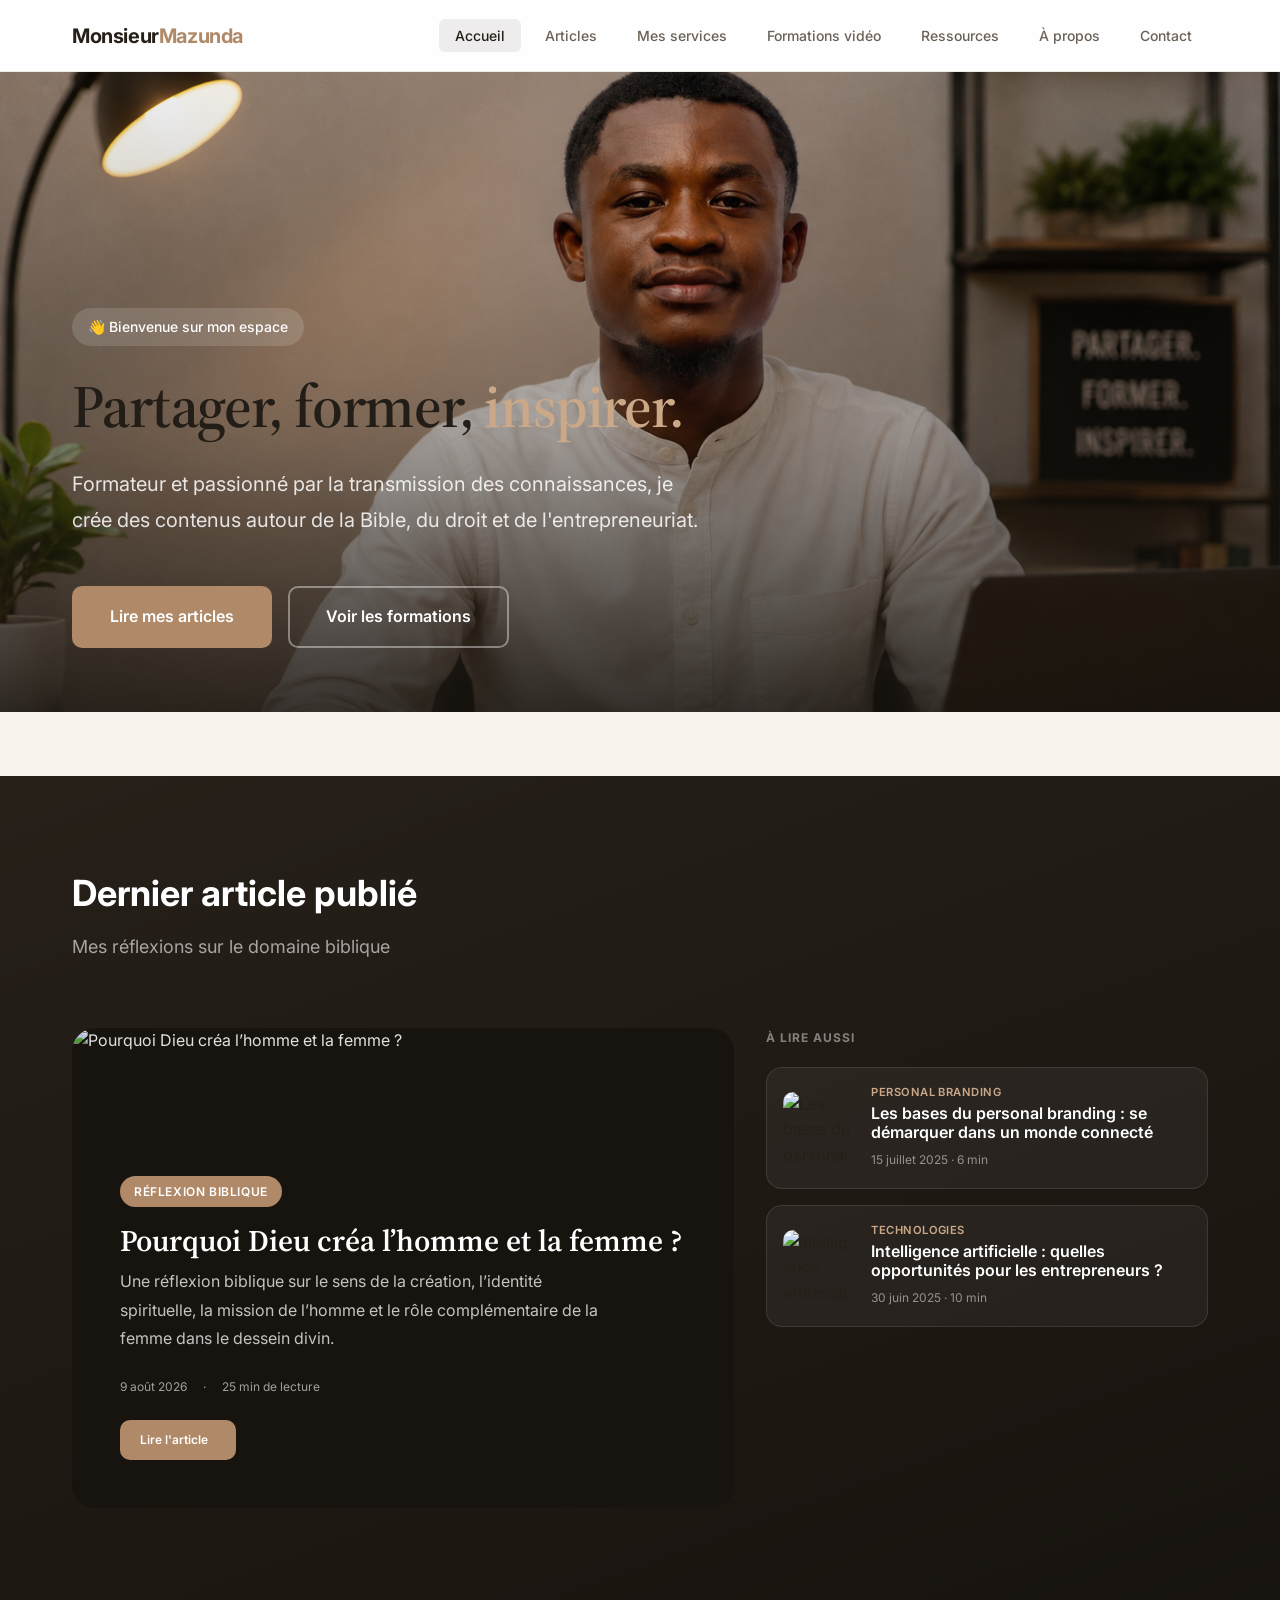
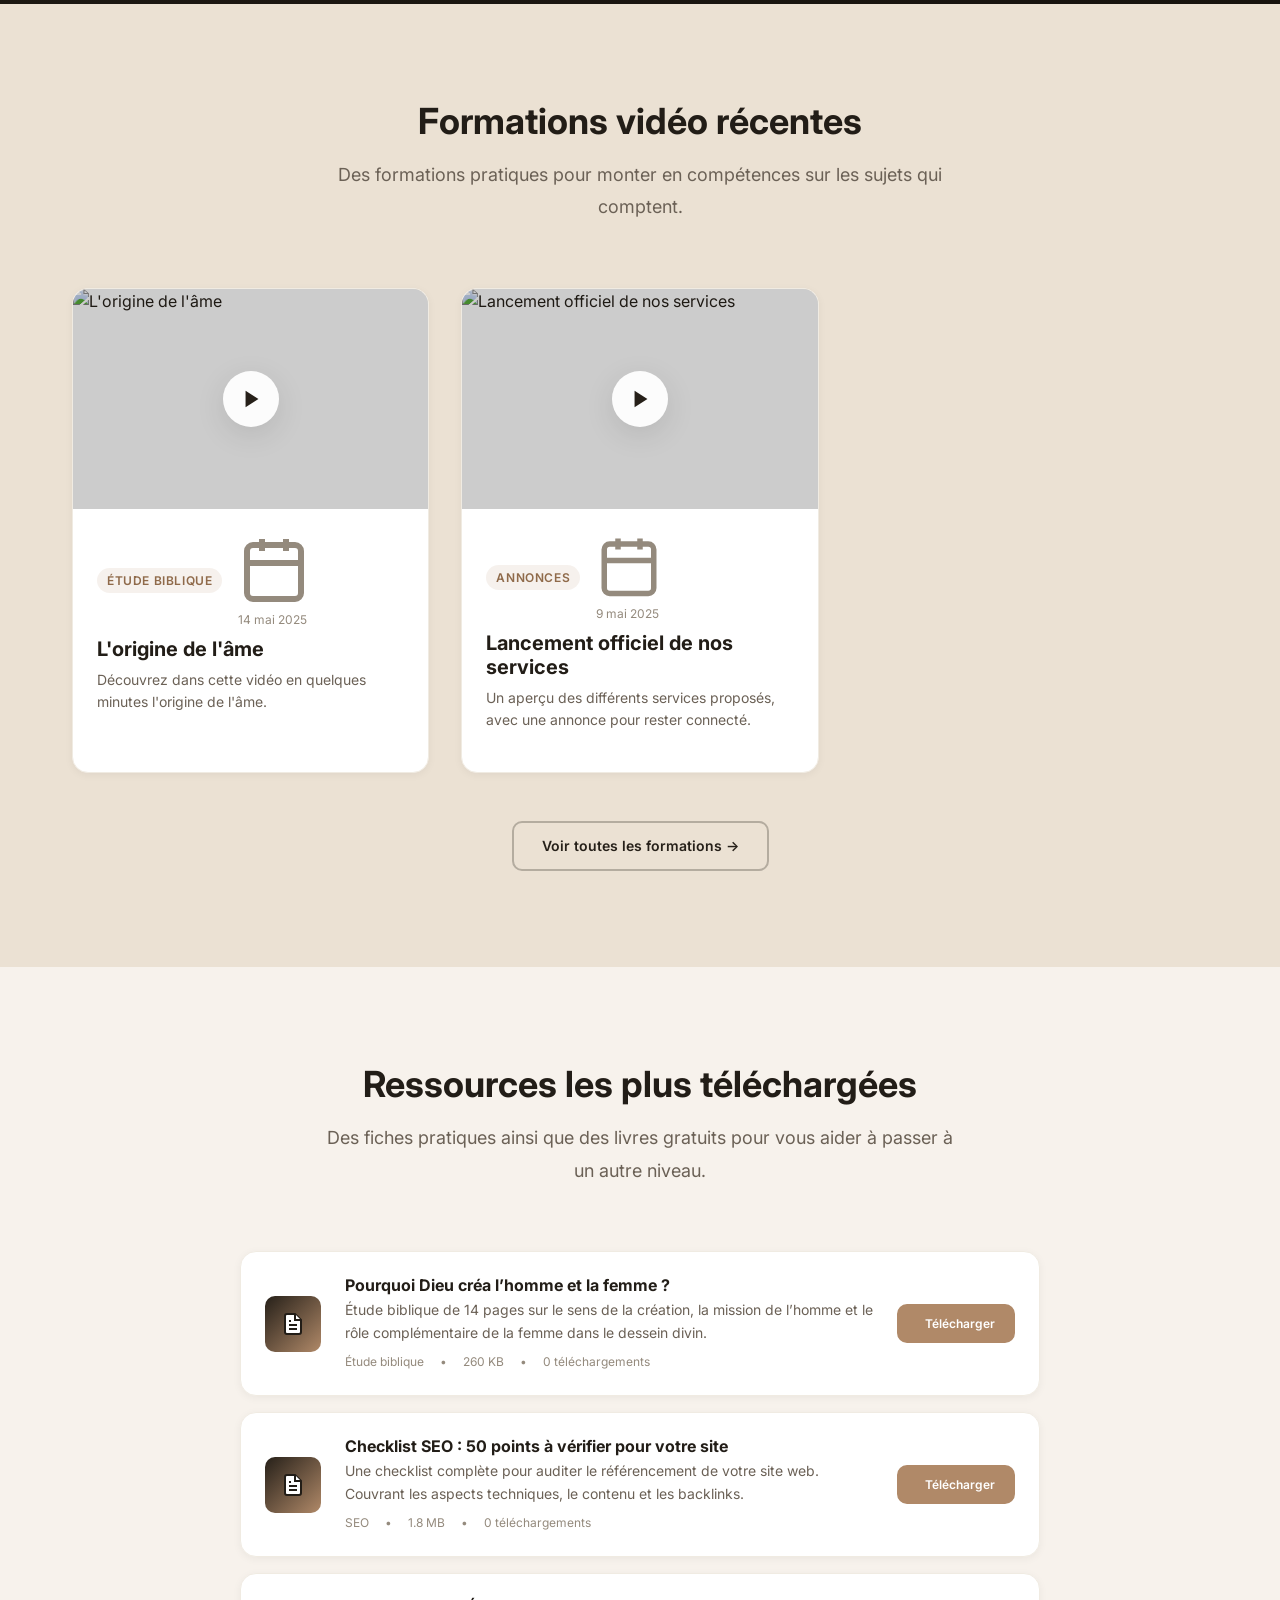
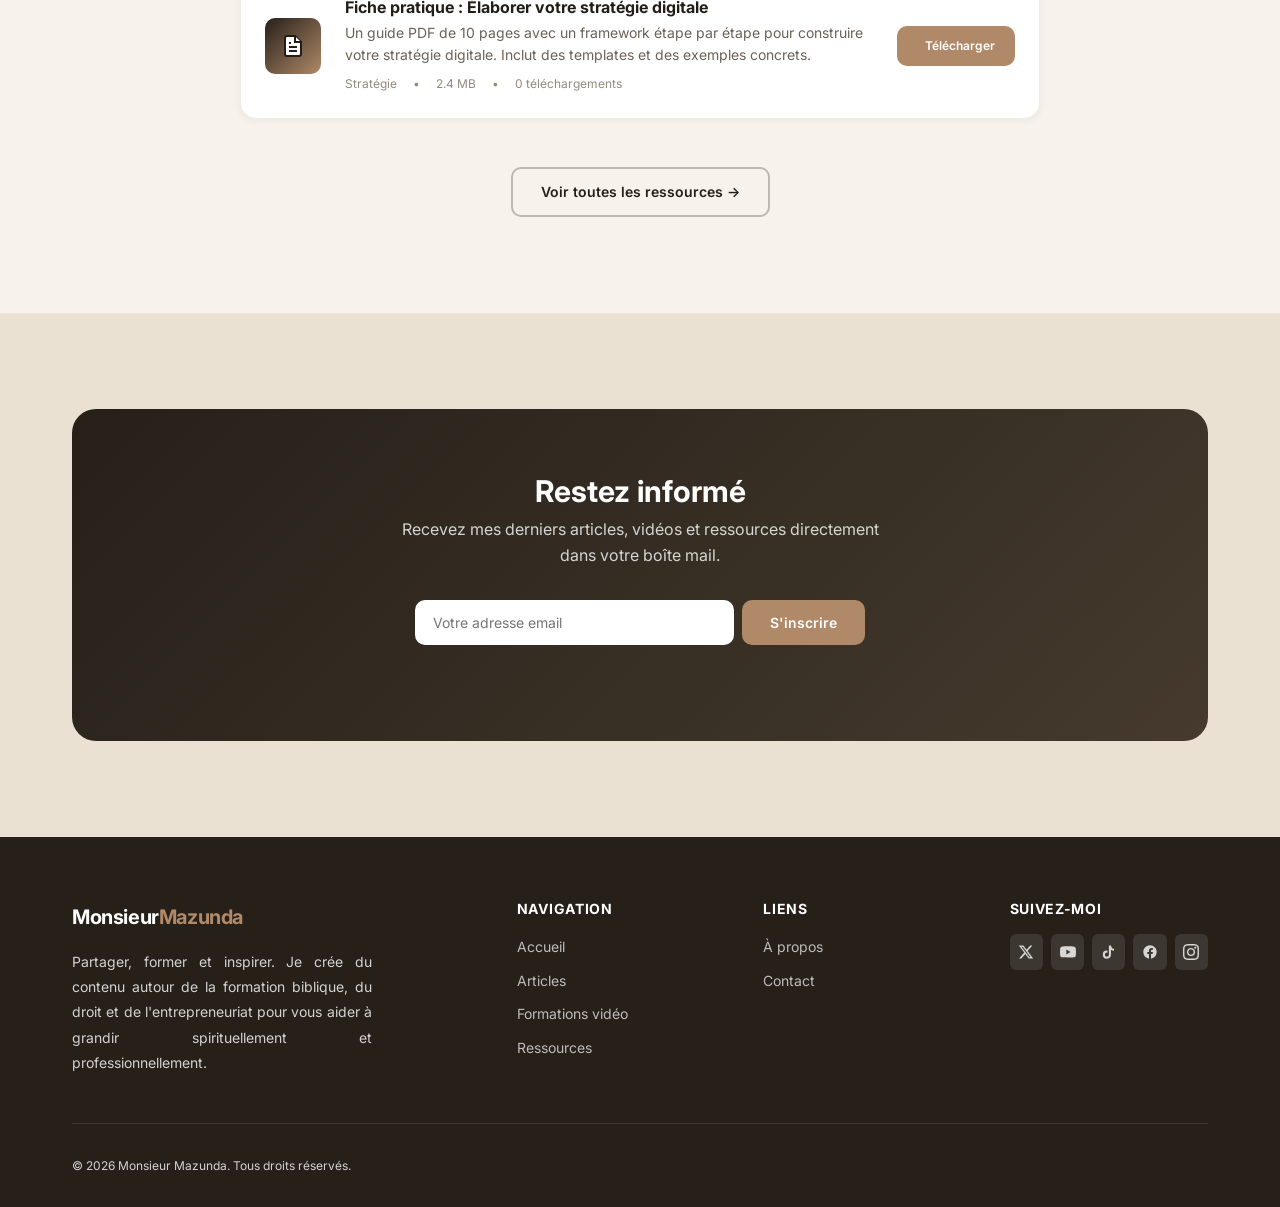
==== commit 88060b0f: "Remplacer les vidéos de démonstration par les vraies vidéos YouTube - content/videos.json : les 2 vi" ====
--- a/index.html
+++ b/index.html
@@ -97,7 +97,7 @@
 
   <div id="site-footer"></div>
 
-  <script src="js/main.js?v=9"></script>
+  <script src="js/main.js?v=10"></script>
   <script>
     initLayout('home');
 
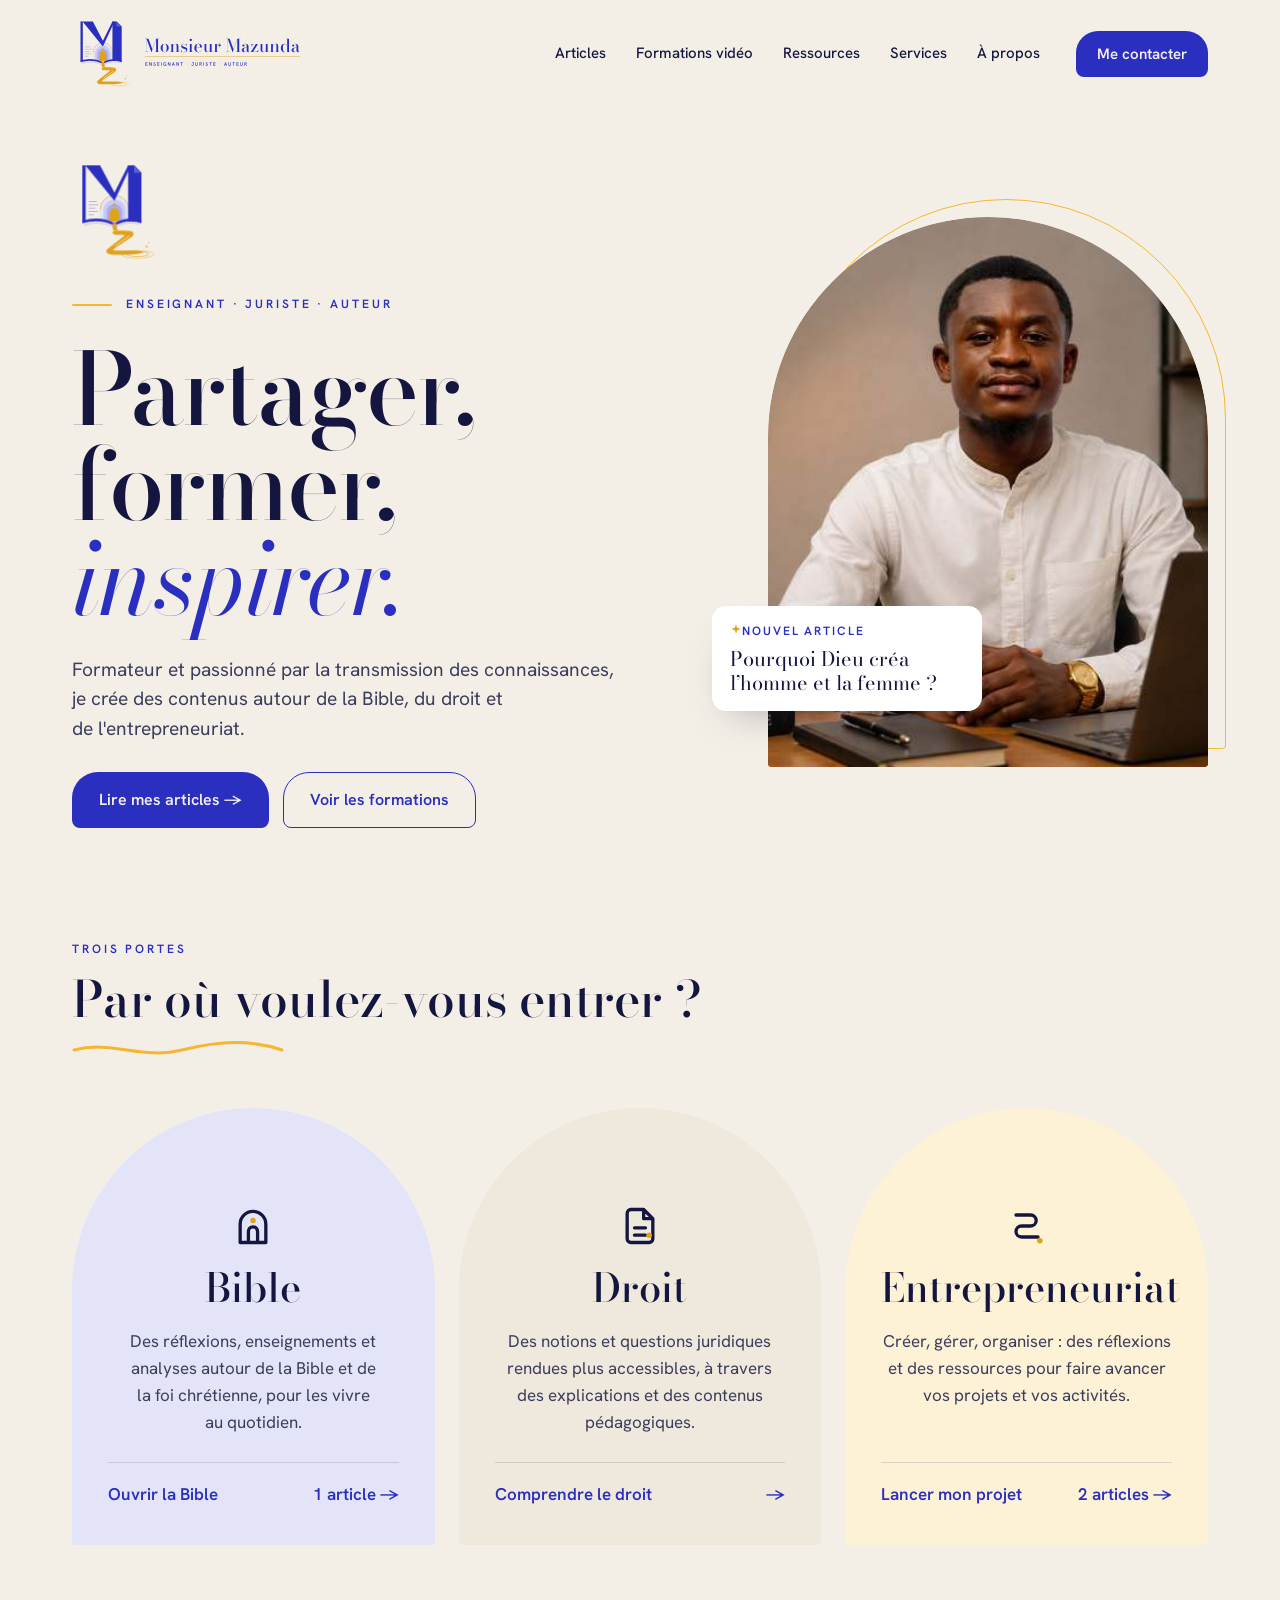
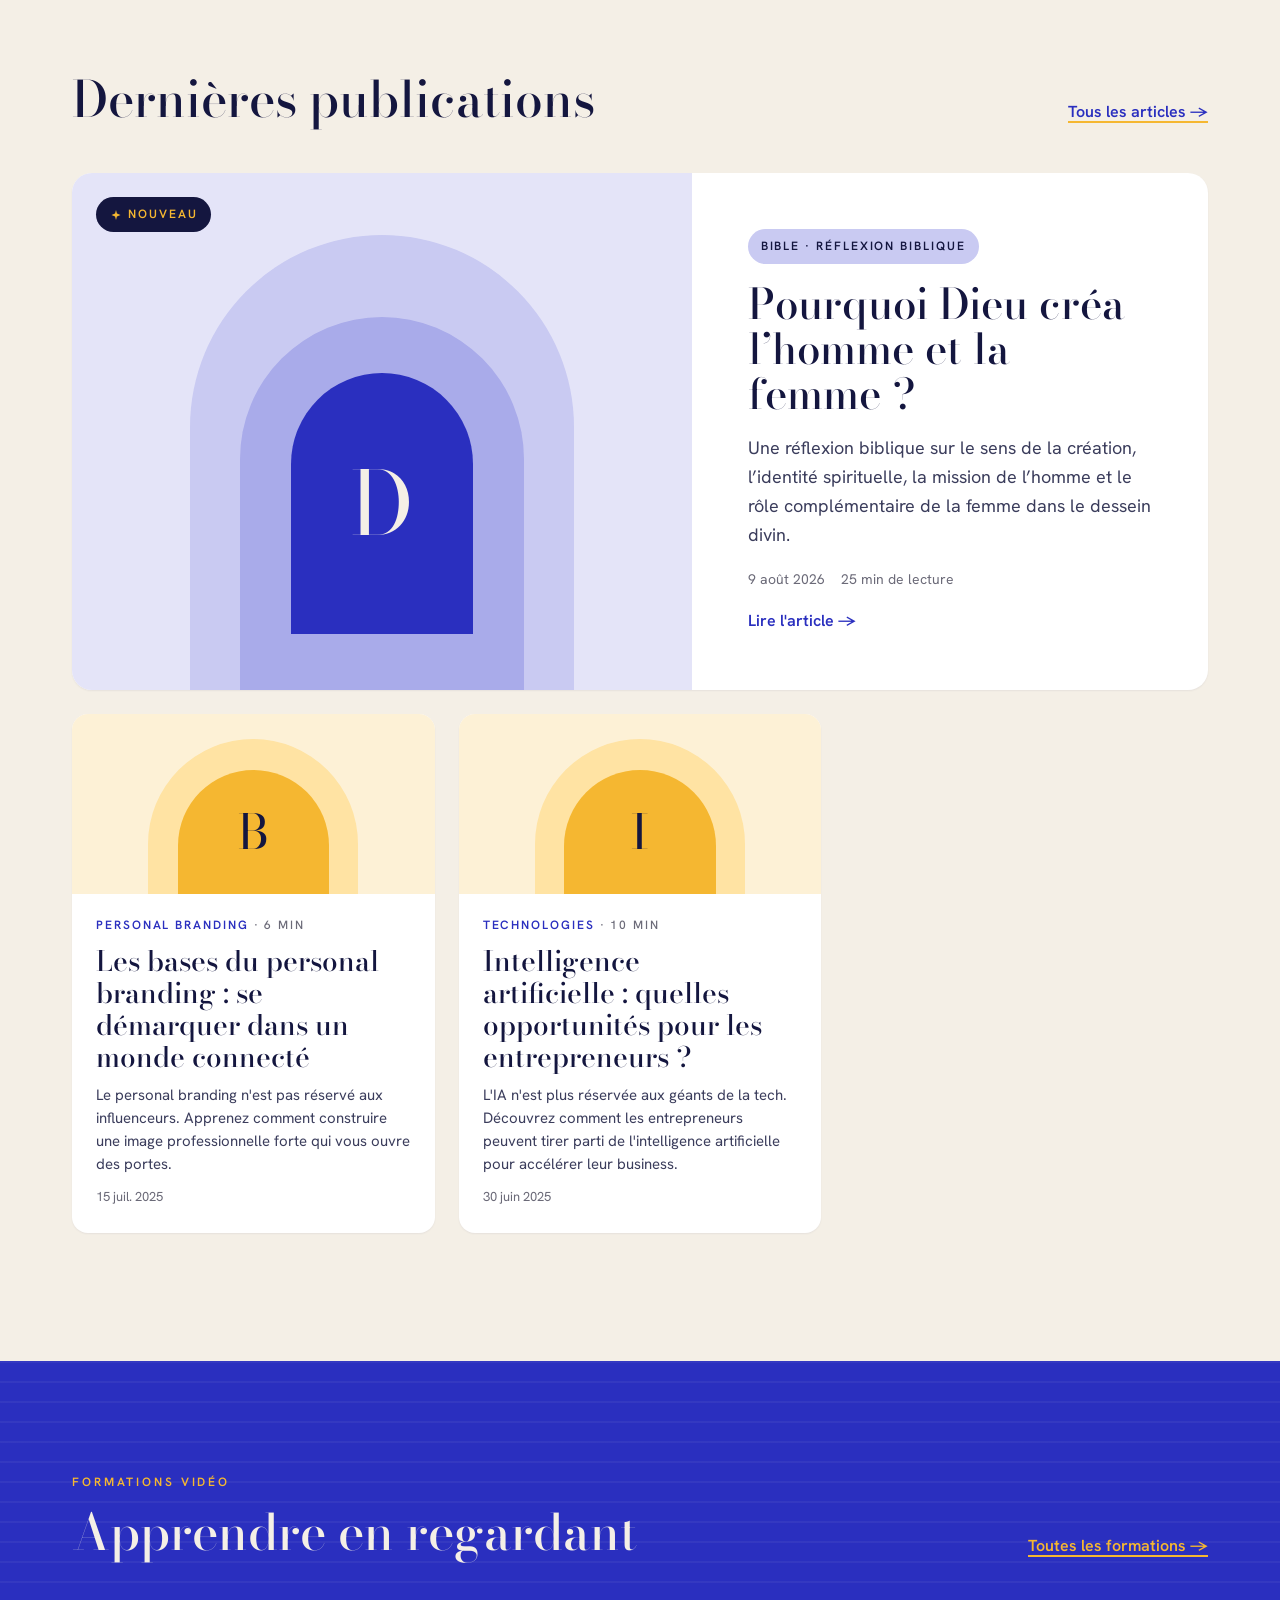
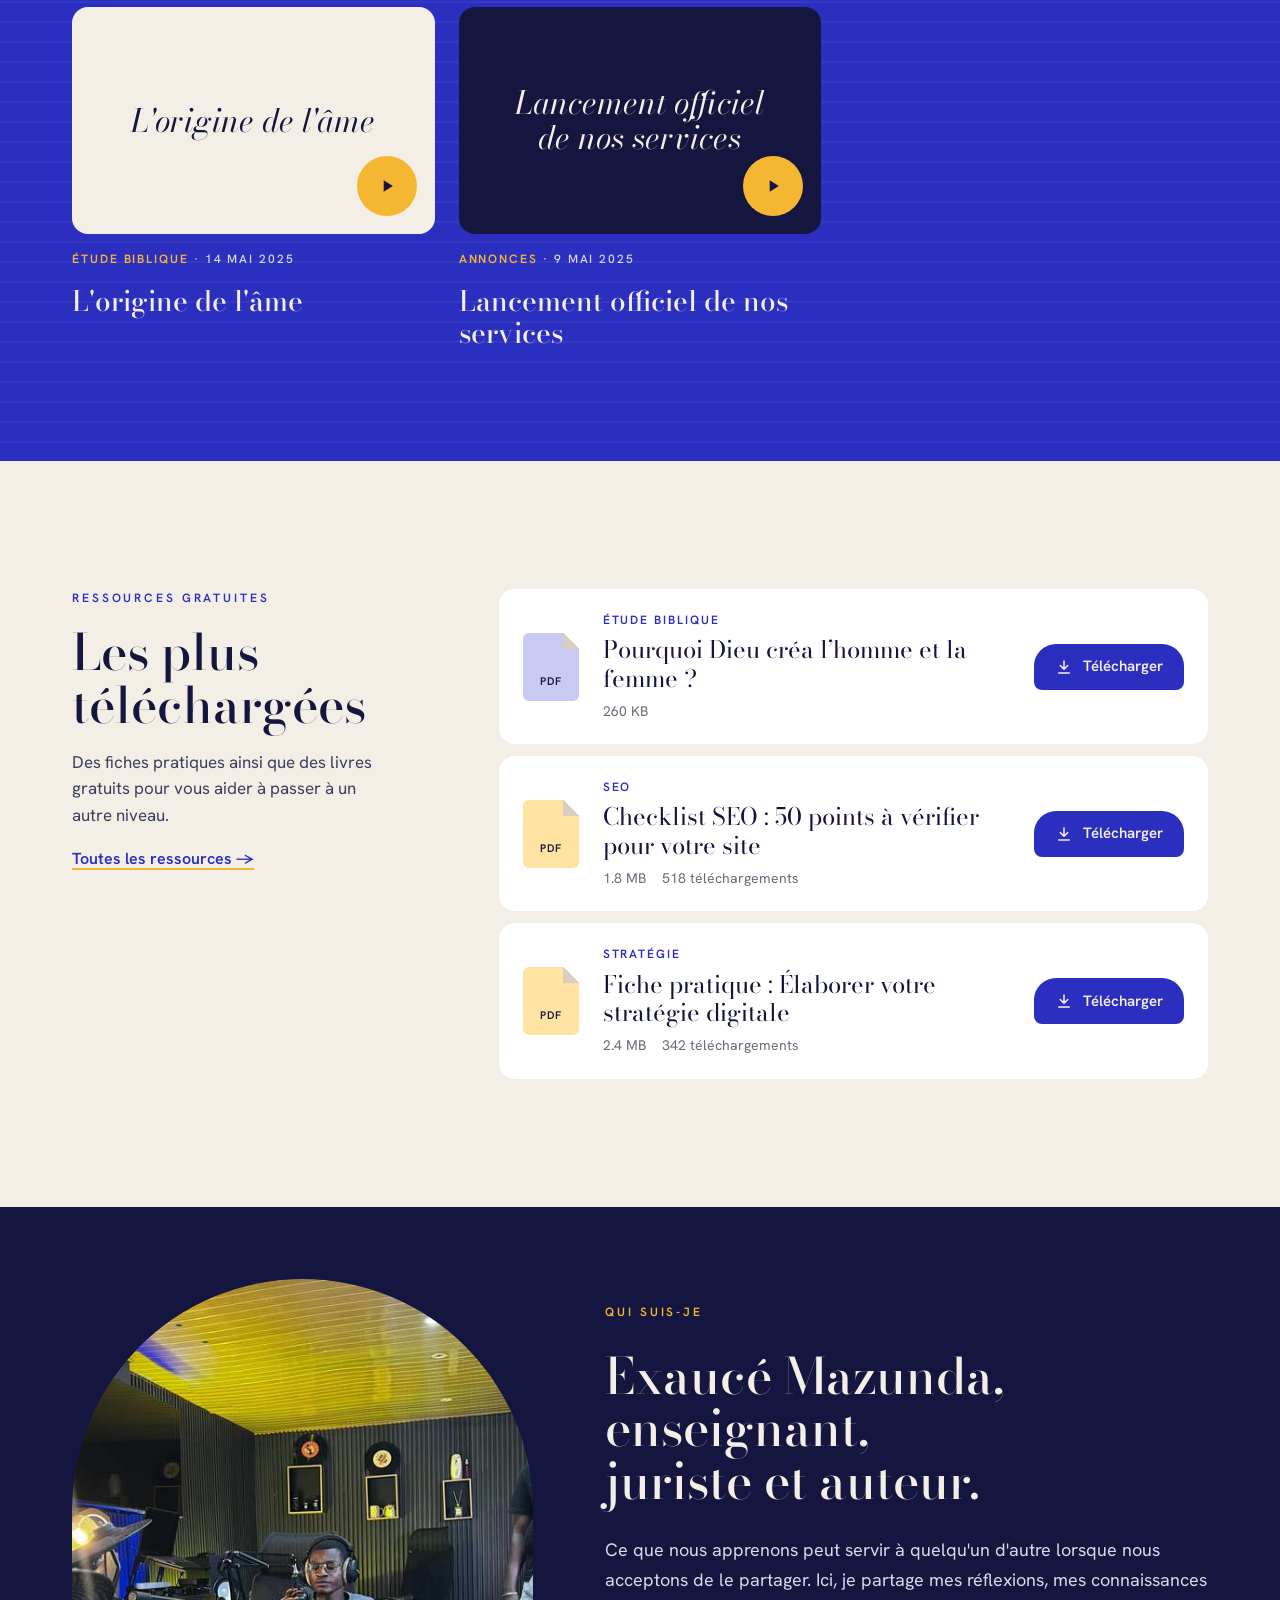
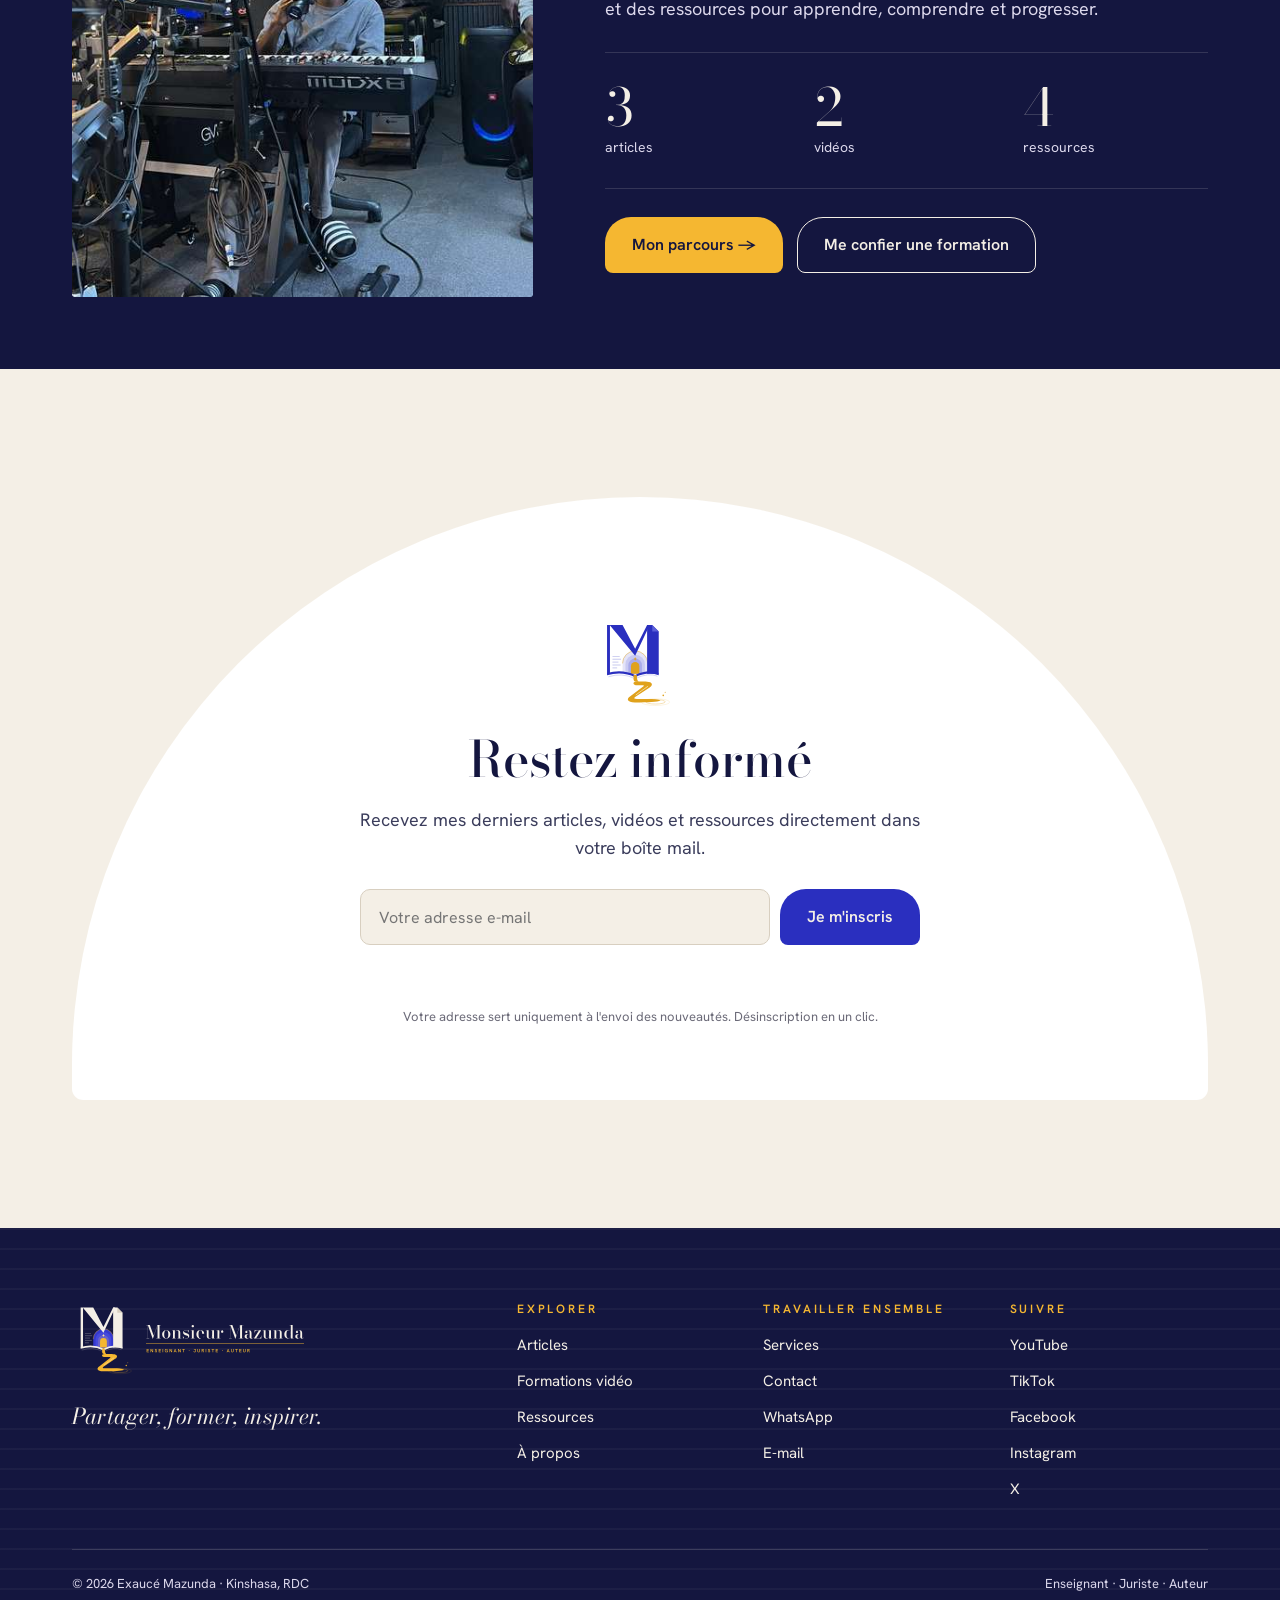
==== commit 2c2bfc03: "Refonte du site : nouveau design « Le Seuil » - Nouveau design appliqué aux 9 pages (charte Indigo /" ====
--- a/index.html
+++ b/index.html
@@ -3,158 +3,202 @@
 <head>
   <meta charset="UTF-8">
   <meta name="viewport" content="width=device-width, initial-scale=1.0">
-  <title>MonsieurMazunda — Partager, Former, Inspirer</title>
-  <meta name="description" content="Site personnel de Monsieur Mazunda. Articles, formations vidéo et ressources gratuites pour maîtriser le digital et développer votre activité.">
+  <title>Monsieur Mazunda — Partager, former, inspirer</title>
+  <meta name="description" content="Site personnel de Monsieur Mazunda, enseignant, juriste et auteur. Articles, formations vidéo et ressources gratuites autour de la Bible, du droit et de l'entrepreneuriat.">
   <meta name="author" content="Monsieur Mazunda">
-  <meta property="og:title" content="MonsieurMazunda — Partager, Former, Inspirer">
-  <meta property="og:description" content="Articles, formations vidéo et ressources gratuites pour maîtriser le digital.">
+  <meta name="theme-color" content="#F4EFE6">
+  <meta property="og:title" content="Monsieur Mazunda — Partager, former, inspirer">
+  <meta property="og:description" content="La Bible, le droit et l'entrepreneuriat, expliqués avec clarté depuis Kinshasa.">
   <meta property="og:type" content="website">
-  <link rel="stylesheet" href="css/style.css?v=6">
+  <meta property="og:url" content="https://monsieurmazunda.site/">
+  <meta property="og:image" content="https://monsieurmazunda.site/assets/images/portrait.jpg">
+  <link rel="icon" type="image/svg+xml" href="assets/brand/icone-app.svg">
+  <link rel="icon" type="image/png" href="assets/brand/favicon-64.png">
+  <link rel="apple-touch-icon" href="assets/brand/apple-touch-icon.png">
+  <link rel="preconnect" href="https://fonts.googleapis.com">
+  <link rel="preconnect" href="https://fonts.gstatic.com" crossorigin>
+  <link rel="stylesheet" href="https://fonts.googleapis.com/css2?family=Bodoni+Moda:ital,opsz,wght@0,6..96,400;0,6..96,500;1,6..96,400&family=Hanken+Grotesk:wght@400;500;600&display=swap">
+  <link rel="stylesheet" href="css/style.css?v=20">
 </head>
 <body>
 
   <div id="site-header"></div>
 
   <main>
-    <!-- Hero -->
-    <section class="hero">
-      <div class="hero__media">
-        <img src="assets/images/monsieur-mazunda.png" alt="Monsieur Mazunda" class="hero__image">
-        <div class="hero__content">
-          <div class="hero__content-inner">
-            <div class="hero__badge">👋 Bienvenue sur mon espace</div>
-            <h1 class="hero__title">Partager, former, <span class="highlight">inspirer.</span></h1>
-            <p class="hero__subtitle">Formateur et passionné par la transmission des connaissances, je crée des contenus autour de la Bible, du droit et de l'entrepreneuriat.</p>
-            <div class="hero__actions">
-              <a href="articles.html" class="btn btn--accent btn--lg">Lire mes articles</a>
-              <a href="videos.html" class="btn btn--secondary btn--lg">Voir les formations</a>
-            </div>
+    <!-- Héros -->
+    <section class="wrap hero">
+      <div class="hero__text">
+        <div class="hero__logo" data-logo="clair"><img src="assets/brand/monogramme-clair.svg" alt="Monsieur Mazunda"></div>
+        <span class="eyebrow eyebrow--line">Enseignant · Juriste · Auteur</span>
+        <h1 class="display">Partager,<br>former,<br><em>inspirer.</em></h1>
+        <p class="lead">Formateur et passionné par la transmission des connaissances, je crée des contenus autour de la Bible, du droit et de l'entrepreneuriat.</p>
+        <div class="btn-row">
+          <a href="articles.html" class="btn btn--primary">Lire mes articles →</a>
+          <a href="videos.html" class="btn btn--outline">Voir les formations</a>
+        </div>
+      </div>
+      <figure class="arch-figure">
+        <div class="arch-figure__ring"></div>
+        <div class="arch-figure__img" data-reveal="arch">
+          <img src="assets/images/portrait.jpg" alt="Monsieur Mazunda à son bureau" width="1200" height="900" fetchpriority="high">
+        </div>
+        <a href="articles.html" class="float-card" id="heroLatest">
+          <span class="kick">Dernier article</span>
+          <span class="t">Découvrir mes articles</span>
+        </a>
+      </figure>
+    </section>
+
+    <!-- Trois portes -->
+    <section class="wrap sec sec--tight">
+      <div class="sec-head">
+        <div>
+          <span class="eyebrow">Trois portes</span>
+          <h2 class="h2">Par où voulez-vous entrer ?</h2>
+          <svg class="squiggle" viewBox="0 0 220 20" aria-hidden="true"><path data-reveal="draw" d="M2 10 C 40 0, 70 20, 110 10 S 180 0, 210 10" pathLength="1"/></svg>
+        </div>
+      </div>
+      <div class="grid-3">
+        <a href="articles.html?domaine=bible" class="door tint-bible" data-reveal="" data-i="0">
+          <svg viewBox="0 0 24 24" fill="none" stroke="#14163F" stroke-width="1.8" stroke-linecap="round" stroke-linejoin="round"><path d="M5 21V11a7 7 0 0 1 14 0v10M5 21h14M9.5 21v-6a2.5 2.5 0 0 1 5 0v6"/><circle cx="12" cy="9" r="1.5" fill="#E0A21C" stroke="none"/></svg>
+          <span class="door__name">Bible</span>
+          <span class="door__txt">Des réflexions, enseignements et analyses autour de la Bible et de la foi chrétienne, pour les vivre au quotidien.</span>
+          <span class="door__foot"><span>Ouvrir la Bible</span><span data-count="bible">→</span></span>
+        </a>
+        <a href="articles.html?domaine=droit" class="door tint-droit" data-reveal="" data-i="1">
+          <svg viewBox="0 0 24 24" fill="none" stroke="#14163F" stroke-width="1.8" stroke-linecap="round" stroke-linejoin="round"><path d="M14 3H7a2 2 0 0 0-2 2v14a2 2 0 0 0 2 2h10a2 2 0 0 0 2-2V8zM14 3v5h5M9 13h6M9 17h6"/><circle cx="17" cy="17" r="1.5" fill="#E0A21C" stroke="none"/></svg>
+          <span class="door__name">Droit</span>
+          <span class="door__txt">Des notions et questions juridiques rendues plus accessibles, à travers des explications et des contenus pédagogiques.</span>
+          <span class="door__foot"><span>Comprendre le droit</span><span data-count="droit">→</span></span>
+        </a>
+        <a href="articles.html?domaine=entre" class="door tint-entre" data-reveal="" data-i="2">
+          <svg viewBox="0 0 24 24" fill="none" stroke="#14163F" stroke-width="1.8" stroke-linecap="round" stroke-linejoin="round"><path d="M6 6h8a3 3 0 0 1 0 6H9a3 3 0 0 0 0 6h9"/><circle cx="19" cy="20" r="1.5" fill="#E0A21C" stroke="none"/></svg>
+          <span class="door__name">Entrepreneuriat</span>
+          <span class="door__txt">Créer, gérer, organiser : des réflexions et des ressources pour faire avancer vos projets et vos activités.</span>
+          <span class="door__foot"><span>Lancer mon projet</span><span data-count="entre">→</span></span>
+        </a>
+      </div>
+    </section>
+
+    <!-- Dernières publications -->
+    <section class="wrap sec sec--tight" id="latest-articles-section">
+      <div class="sec-head">
+        <h2 class="h2">Dernières publications</h2>
+        <a href="articles.html" class="link-arrow">Tous les articles →</a>
+      </div>
+      <div id="latest-featured"><div class="loading"><div class="loading__spinner"></div></div></div>
+      <div class="grid-3" id="latest-articles"></div>
+    </section>
+
+    <!-- Formations vidéo -->
+    <section class="band-indigo stripes" id="latest-videos-section">
+      <div class="wrap sec" style="padding-top:112px;padding-bottom:112px">
+        <div class="sec-head">
+          <div>
+            <span class="eyebrow eyebrow--safran">Formations vidéo</span>
+            <h2 class="h2">Apprendre en regardant</h2>
           </div>
-        </div>
-      </div>
-    </section>
-
-    <!-- Dernier Article -->
-    <section class="section section--dark" id="latest-article-section">
-      <div class="container">
-        <div class="section-header section-header--left">
-          <h2 class="section-header__title">Dernier article publié</h2>
-          <p class="section-header__subtitle" style="text-align: left;">Mes réflexions sur le domaine biblique</p>
-        </div>
-        <div id="latest-article" class="featured-grid">
-          <div class="loading"><div class="loading__spinner"></div></div>
-        </div>
-      </div>
-    </section>
-
-    <!-- Dernières Vidéos -->
-    <section class="section section--alt" id="latest-videos-section">
-      <div class="container">
-        <div class="section-header">
-          <h2 class="section-header__title">Formations vidéo récentes</h2>
-          <p class="section-header__subtitle">Des formations pratiques pour monter en compétences sur les sujets qui comptent.</p>
-        </div>
-        <div id="latest-videos" class="grid grid--3">
-          <div class="loading"><div class="loading__spinner"></div></div>
-        </div>
-        <div style="text-align: center; margin-top: var(--space-2xl);">
-          <a href="videos.html" class="btn btn--secondary">Voir toutes les formations →</a>
-        </div>
-      </div>
-    </section>
-
-    <!-- Ressources populaires -->
-    <section class="section" id="popular-resources-section">
-      <div class="container">
-        <div class="section-header">
-          <h2 class="section-header__title">Ressources les plus téléchargées</h2>
-          <p class="section-header__subtitle">Des fiches pratiques ainsi que des livres gratuits pour vous aider à passer à un autre niveau.</p>
-        </div>
-        <div id="popular-resources" style="max-width: 800px; margin: 0 auto; display: flex; flex-direction: column; gap: var(--space-md);">
-          <div class="loading"><div class="loading__spinner"></div></div>
-        </div>
-        <div style="text-align: center; margin-top: var(--space-2xl);">
-          <a href="resources.html" class="btn btn--secondary">Voir toutes les ressources →</a>
-        </div>
-      </div>
-    </section>
-
-    <!-- Newsletter CTA -->
-    <section class="section section--alt">
-      <div class="container">
-        <div class="newsletter-cta reveal">
-          <h3>Restez informé</h3>
-          <p>Recevez mes derniers articles, vidéos et ressources directement dans votre boîte mail.</p>
-          <form class="newsletter-form" id="newsletterForm">
-            <input type="email" name="email" placeholder="Votre adresse email" required>
-            <button type="submit">S'inscrire</button>
-          </form>
-          <p id="newsletterMessage" style="margin-top: var(--space-sm); font-size: var(--fs-sm);"></p>
-        </div>
+          <a href="videos.html" class="link-arrow link-arrow--safran">Toutes les formations →</a>
+        </div>
+        <div class="grid-3" id="latest-videos"><div class="loading"><div class="loading__spinner"></div></div></div>
+      </div>
+    </section>
+
+    <!-- Ressources -->
+    <section class="wrap sec">
+      <div class="res-split">
+        <div class="res-split__intro">
+          <span class="eyebrow">Ressources gratuites</span>
+          <h2 class="h2">Les plus téléchargées</h2>
+          <p class="lead" style="font-size:17px">Des fiches pratiques ainsi que des livres gratuits pour vous aider à passer à un autre niveau.</p>
+          <a href="resources.html" class="link-arrow">Toutes les ressources →</a>
+        </div>
+        <div class="res-list" id="popular-resources"><div class="loading"><div class="loading__spinner"></div></div></div>
+      </div>
+    </section>
+
+    <!-- Qui suis-je -->
+    <section class="band-nuit whoami">
+      <div class="whoami__img" data-reveal="arch">
+        <img src="assets/images/studio.jpg" alt="Monsieur Mazunda en studio" loading="lazy" width="560" height="747">
+      </div>
+      <div class="whoami__txt">
+        <span class="eyebrow eyebrow--safran">Qui suis-je</span>
+        <h2 class="h2">Exaucé Mazunda, enseignant, juriste et auteur.</h2>
+        <p>Ce que nous apprenons peut servir à quelqu'un d'autre lorsque nous acceptons de le partager. Ici, je partage mes réflexions, mes connaissances et des ressources pour apprendre, comprendre et progresser.</p>
+        <div class="counters">
+          <div><b id="count-articles">–</b><span>articles</span></div>
+          <div><b id="count-videos">–</b><span>vidéos</span></div>
+          <div><b id="count-resources">–</b><span>ressources</span></div>
+        </div>
+        <div class="btn-row">
+          <a href="about.html" class="btn btn--safran">Mon parcours →</a>
+          <a href="services.html" class="btn btn--light-outline">Me confier une formation</a>
+        </div>
+      </div>
+    </section>
+
+    <!-- Lettre -->
+    <section class="wrap sec">
+      <div class="nl" data-reveal="">
+        <img src="assets/brand/monogramme-clair.svg" alt="" class="nl__mono">
+        <h2 class="h2">Restez informé</h2>
+        <p class="lead" style="font-size:18px">Recevez mes derniers articles, vidéos et ressources directement dans votre boîte mail.</p>
+        <form id="newsletterForm">
+          <label for="nl-email" class="sr-only">Adresse e-mail</label>
+          <input id="nl-email" class="field-input" type="email" name="email" placeholder="Votre adresse e-mail" required>
+          <button type="submit" class="btn btn--primary">Je m'inscris</button>
+        </form>
+        <span class="nl__msg" id="newsletterMessage" role="status"></span>
+        <span class="nl__note">Votre adresse sert uniquement à l'envoi des nouveautés. Désinscription en un clic.</span>
       </div>
     </section>
   </main>
 
   <div id="site-footer"></div>
 
-  <script src="js/main.js?v=10"></script>
+  <script src="js/main.js?v=20"></script>
   <script>
     initLayout('home');
 
-    // Load home page content
     (async () => {
-      // Latest article
-      const articles = await fetchJSON('content/articles.json');
-      if (articles.length) {
-        const sorted = [...articles].sort((a, b) => new Date(b.date) - new Date(a.date));
+      const [articles, videos, resources] = await Promise.all([
+        fetchJSON('content/articles.json'), fetchJSON('content/videos.json'), fetchJSON('content/resources.json')
+      ]);
+
+      // Articles
+      const sorted = [...articles].sort(byDateDesc);
+      if (sorted.length) {
         const latest = sorted[0];
-        document.getElementById('latest-article').innerHTML = `
-          <article class="spotlight fade-in">
-            <img src="${latest.image}" alt="${latest.title}" class="spotlight__image" loading="lazy">
-            <div class="spotlight__body">
-              <span class="spotlight__category">${latest.category}</span>
-              <h3 class="spotlight__title"><a href="article.html?slug=${latest.slug}">${latest.title}</a></h3>
-              <p class="spotlight__excerpt">${latest.excerpt}</p>
-              <div class="spotlight__meta">
-                <span>${formatDate(latest.date)}</span>
-                <span>·</span>
-                <span>${latest.readTime} min de lecture</span>
-              </div>
-              <a href="article.html?slug=${latest.slug}" class="btn btn--accent btn--sm spotlight__cta">Lire l'article ${ICONS.arrow}</a>
-            </div>
-          </article>
-          <div class="mini-articles">
-            <span class="mini-articles__label">À lire aussi</span>
-            ${sorted.slice(1, 3).map(a => `
-              <a href="article.html?slug=${a.slug}" class="mini-article">
-                <img src="${a.image}" alt="${a.title}" class="mini-article__image">
-                <div>
-                  <span class="mini-article__category">${a.category}</span>
-                  <h4 class="mini-article__title">${a.title}</h4>
-                  <span class="mini-article__meta">${formatDate(a.date)} · ${a.readTime} min</span>
-                </div>
-              </a>
-            `).join('')}
-          </div>
-        `;
+        document.getElementById('latest-featured').innerHTML = createFeaturedArticle(latest);
+        document.getElementById('latest-articles').innerHTML = sorted.slice(1, 4).map(createArticleCard).join('');
+        const hl = document.getElementById('heroLatest');
+        hl.href = 'article.html?slug=' + encodeURIComponent(latest.slug);
+        hl.innerHTML = `<span class="kick"><span class="star" style="color:#E0A21C">${ICONS.star}</span>Nouvel article</span><span class="t">${esc(latest.title)}</span>`;
+      } else {
+        document.getElementById('latest-articles-section').remove();
       }
-
-      // Latest videos
-      const videos = await fetchJSON('content/videos.json');
-      if (videos.length) {
-        const sorted = [...videos].sort((a, b) => new Date(b.date) - new Date(a.date));
-        document.getElementById('latest-videos').innerHTML = sorted.slice(0, 3).map(v => createVideoCard(v)).join('');
-      }
-
-      // Popular resources
-      const resources = await fetchJSON('content/resources.json');
-      if (resources.length) {
-        const sorted = [...resources].sort((a, b) =>
-          Number(Boolean(b.featured)) - Number(Boolean(a.featured)) ||
-          (b.downloads + getDownloads(b.id)) - (a.downloads + getDownloads(a.id))
-        );
-        document.getElementById('popular-resources').innerHTML = sorted.slice(0, 3).map(r => createResourceCard(r)).join('');
-      }
+      ['bible', 'droit', 'entre'].forEach(d => {
+        const n = articles.filter(a => domainOf(a.category) === d).length;
+        const el = document.querySelector(`[data-count="${d}"]`);
+        if (el && n) el.textContent = `${n} article${n > 1 ? 's' : ''} →`;
+      });
+
+      // Vidéos
+      const vids = [...videos].sort(byDateDesc).slice(0, 3);
+      if (vids.length) document.getElementById('latest-videos').innerHTML = vids.map((v, i) => createVideoCard(v, i)).join('');
+      else document.getElementById('latest-videos-section').remove();
+
+      // Ressources
+      const res = [...resources].sort((a, b) =>
+        Number(Boolean(b.featured)) - Number(Boolean(a.featured)) ||
+        (b.downloads + getDownloads(b.id)) - (a.downloads + getDownloads(a.id)));
+      document.getElementById('popular-resources').innerHTML = res.slice(0, 3).map(createResourceRow).join('');
+
+      // Compteurs
+      document.getElementById('count-articles').textContent = articles.length;
+      document.getElementById('count-videos').textContent = videos.length;
+      document.getElementById('count-resources').textContent = resources.length;
 
       initReveal();
     })();
--- a/css/style.css
+++ b/css/style.css
@@ -1,2024 +1,765 @@
-/* ============================================
-   MONSIEUR MAZUNDA — Design System
-   Palette: Éditorial Chaleureux
-   ============================================ */
-
-/* --- Google Fonts --- */
-@import url("https://fonts.googleapis.com/css2?family=Inter:wght@300;400;500;600;700;800&family=Source+Serif+4:ital,wght@0,400;0,600;0,700;1,400&display=swap");
-
-/* --- CSS Variables --- */
+/* =====================================================
+   MONSIEUR MAZUNDA — « Le Seuil »
+   Charte : Indigo #2A2FBF · Safran #F5B731 · Lin #F4EFE6 · Nuit #14163F
+   Typo : Bodoni Moda (titres) + Hanken Grotesk (texte)
+   ===================================================== */
+
 :root {
-  /* Colors */
-  --color-primary: #262019;
-  --color-primary-dark: #17130e;
-  --color-primary-light: #453a2d;
-  --color-accent: #b08968;
-  --color-accent-light: #cba888;
-  --color-accent-dark: #8f6a4a;
-  --color-bg: #f7f2ec;
-  --color-bg-alt: #ebe1d3;
-  --color-bg-card: #ffffff;
-  --color-text: #221d17;
-  --color-text-light: #6b6156;
-  --color-text-muted: #948a7d;
-  --color-border: #e6e0d5;
-  --color-border-light: #f0ebe2;
-  --color-success: #48bb78;
-  --color-warning: #ecc94b;
-  --color-error: #f56565;
-  --color-white: #ffffff;
-  --color-overlay: rgba(23, 19, 14, 0.55);
-
-  /* Typography */
-  --font-heading: "Inter", -apple-system, BlinkMacSystemFont, sans-serif;
-  --font-body: "Inter", -apple-system, BlinkMacSystemFont, sans-serif;
-  --font-serif: "Source Serif 4", Georgia, serif;
-
-  --fs-xs: 0.75rem;
-  --fs-sm: 0.875rem;
-  --fs-base: 1rem;
-  --fs-md: 1.125rem;
-  --fs-lg: 1.25rem;
-  --fs-xl: 1.5rem;
-  --fs-2xl: 1.875rem;
-  --fs-3xl: 2.25rem;
-  --fs-4xl: 3rem;
-  --fs-5xl: 3.75rem;
-
-  --fw-light: 300;
-  --fw-regular: 400;
-  --fw-medium: 500;
-  --fw-semibold: 600;
-  --fw-bold: 700;
-  --fw-extrabold: 800;
-
-  --lh-tight: 1.2;
-  --lh-normal: 1.6;
-  --lh-relaxed: 1.8;
-
-  /* Spacing */
-  --space-xs: 0.25rem;
-  --space-sm: 0.5rem;
-  --space-md: 1rem;
-  --space-lg: 1.5rem;
-  --space-xl: 2rem;
-  --space-2xl: 3rem;
-  --space-3xl: 4rem;
-  --space-4xl: 6rem;
-  --space-5xl: 8rem;
-
-  /* Layout */
-  --max-width: 1200px;
-  --max-width-narrow: 800px;
-  --header-height: 72px;
-
-  /* Borders */
-  --radius-sm: 6px;
-  --radius-md: 10px;
-  --radius-lg: 16px;
-  --radius-xl: 24px;
-  --radius-full: 9999px;
-
-  /* Shadows */
-  --shadow-sm: 0 1px 3px rgba(0, 0, 0, 0.06);
-  --shadow-md: 0 4px 12px rgba(0, 0, 0, 0.08);
-  --shadow-lg: 0 8px 30px rgba(0, 0, 0, 0.1);
-  --shadow-xl: 0 20px 60px rgba(0, 0, 0, 0.12);
-  --shadow-card: 0 2px 8px rgba(0, 0, 0, 0.05);
-  --shadow-card-hover: 0 8px 30px rgba(0, 0, 0, 0.12);
-
-  /* Transitions */
-  --transition-fast: 150ms ease;
-  --transition-base: 250ms ease;
-  --transition-slow: 400ms ease;
-  --transition-spring: 500ms cubic-bezier(0.34, 1.56, 0.64, 1);
-}
-
-/* --- Reset --- */
-*,
-*::before,
-*::after {
+  --indigo: #2A2FBF;
+  --indigo-dk: #2226A0;
+  --indigo-50: #EEEEFB;
+  --indigo-100: #E4E4F8;
+  --indigo-200: #C9CAF2;
+  --indigo-300: #A9ABEA;
+  --indigo-400: #3539CF;
+  --safran: #F5B731;
+  --safran-dk: #E0A21C;
+  --safran-lt: #FFC94F;
+  --safran-100: #FDF1D6;
+  --safran-200: #FFE3A3;
+  --lin: #F4EFE6;
+  --lin-2: #EFE8DC;
+  --lin-3: #E4DCCD;
+  --lin-4: #D8CFC0;
+  --line: #E2DBD0;
+  --nuit: #14163F;
+  --ink-2: #3B3D5C;
+  --muted: #6B6A78;
+  --on-dark: #DCD8EC;
+  --white: #FFFFFF;
+
+  --serif: 'Bodoni Moda', Georgia, 'Times New Roman', serif;
+  --sans: 'Hanken Grotesk', Arial, Helvetica, sans-serif;
+
+  --arch: 999px 999px 16px 16px;
+  --btn-r: 26px 26px 8px 8px;
+  --ease: cubic-bezier(.22, 1, .36, 1);
+  --shadow-hover: 0 16px 36px -14px rgba(20, 22, 63, .22);
+  --gutter: 72px;
+  --maxw: 1440px;
+}
+
+*, *::before, *::after { box-sizing: border-box; }
+html { scroll-behavior: smooth; -webkit-text-size-adjust: 100%; }
+body {
   margin: 0;
-  padding: 0;
-  box-sizing: border-box;
-}
-
-html {
-  scroll-behavior: smooth;
+  background: var(--lin);
+  color: var(--nuit);
+  font-family: var(--sans);
+  font-size: 17px;
+  line-height: 1.6;
   -webkit-font-smoothing: antialiased;
-  -moz-osx-font-smoothing: grayscale;
-  overflow-x: hidden;
-}
-
-body {
-  font-family: var(--font-body);
-  font-size: var(--fs-base);
-  line-height: var(--lh-normal);
-  color: var(--color-text);
-  background-color: var(--color-bg);
-  min-height: 100vh;
-  display: flex;
-  flex-direction: column;
-  overflow-x: hidden;
-}
-
-/* Keep flexible content from forcing a horizontal scroll on narrow screens. */
-main,
-section,
-.container,
-.grid > *,
-.featured-grid > *,
-.card,
-.resource-card,
-.contact-grid > *,
-.footer__inner > * {
-  min-width: 0;
-}
-
-img {
-  max-width: 100%;
-  height: auto;
-  display: block;
-}
-
-h1,
-h2,
-h3,
-h4,
-h5,
-h6,
-p,
-a,
-span {
-  overflow-wrap: anywhere;
-}
-
-a {
-  color: var(--color-primary);
-  text-decoration: none;
-  transition: color var(--transition-fast);
-}
-
-a:hover {
-  color: var(--color-accent);
-}
-
-ul,
-ol {
-  list-style: none;
-}
-
-button {
-  cursor: pointer;
-  border: none;
-  background: none;
-  font-family: inherit;
-  font-size: inherit;
-}
-
-input,
-textarea,
-select {
-  font-family: inherit;
-  font-size: inherit;
-}
-
-/* --- Typography --- */
-h1,
-h2,
-h3,
-h4,
-h5,
-h6 {
-  font-family: var(--font-heading);
-  font-weight: var(--fw-bold);
-  line-height: var(--lh-tight);
-  color: var(--color-text);
-}
-
-h1 {
-  font-size: var(--fs-4xl);
-  font-weight: var(--fw-extrabold);
-}
-h2 {
-  font-size: var(--fs-3xl);
-}
-h3 {
-  font-size: var(--fs-2xl);
-}
-h4 {
-  font-size: var(--fs-xl);
-}
-h5 {
-  font-size: var(--fs-lg);
-}
-h6 {
-  font-size: var(--fs-md);
-}
-
-.text-serif {
-  font-family: var(--font-serif);
-}
-
-/* --- Layout --- */
-.container {
-  width: 100%;
-  max-width: var(--max-width);
-  margin: 0 auto;
-  padding: 0 var(--space-xl);
-}
-
-.container--narrow {
-  max-width: var(--max-width-narrow);
-}
-
-main {
-  flex: 1;
-  padding-top: var(--header-height);
-}
-
-.section {
-  padding: var(--space-4xl) 0;
-}
-
-.section--alt {
-  background-color: var(--color-bg-alt);
-}
-
-/* --- Header --- */
-.header {
-  position: fixed;
-  top: 0;
-  left: 0;
-  right: 0;
-  height: var(--header-height);
-  background: rgba(255, 255, 255, 0.92);
-  backdrop-filter: blur(20px);
-  -webkit-backdrop-filter: blur(20px);
-  border-bottom: 1px solid var(--color-border-light);
-  z-index: 1000;
-  transition: box-shadow var(--transition-base);
-}
-
-.header.scrolled {
-  box-shadow: var(--shadow-md);
-}
-
-.header__inner {
-  display: flex;
-  align-items: center;
-  justify-content: space-between;
-  height: 100%;
-  max-width: var(--max-width);
-  margin: 0 auto;
-  padding: 0 var(--space-xl);
-}
-
-.header__logo {
-  font-family: var(--font-heading);
-  font-size: var(--fs-lg);
-  font-weight: var(--fw-bold);
-  color: var(--color-primary);
-  text-decoration: none;
-  letter-spacing: -0.02em;
-  transition: opacity var(--transition-fast);
-}
-
-.header__logo:hover {
-  opacity: 0.8;
-  color: var(--color-primary);
-}
-
-.header__logo span {
-  color: var(--color-accent);
-}
-
-.nav__list {
-  display: flex;
-  align-items: center;
-  gap: var(--space-sm);
-}
-
-.nav__link {
-  font-size: var(--fs-sm);
-  font-weight: var(--fw-medium);
-  color: var(--color-text-light);
-  padding: var(--space-sm) var(--space-md);
-  border-radius: var(--radius-sm);
-  transition: all var(--transition-fast);
-  position: relative;
-}
-
-.nav__link:hover {
-  color: var(--color-primary);
-  background-color: var(--color-bg-alt);
-}
-
-.nav__link.active {
-  color: var(--color-primary);
-  background-color: rgba(38, 32, 25, 0.08);
-}
-
-.nav__toggle {
-  display: none;
-  flex-direction: column;
-  gap: 5px;
-  padding: var(--space-sm);
-  z-index: 1001;
-}
-
-.nav__toggle span {
-  display: block;
-  width: 24px;
-  height: 2px;
-  background: var(--color-text);
-  border-radius: 2px;
-  transition: all var(--transition-base);
-}
-
-.nav__toggle.open span:nth-child(1) {
-  transform: rotate(45deg) translate(5px, 5px);
-}
-
-.nav__toggle.open span:nth-child(2) {
-  opacity: 0;
-}
-
-.nav__toggle.open span:nth-child(3) {
-  transform: rotate(-45deg) translate(5px, -5px);
-}
-
-/* --- Hero --- */
-.hero {
-  padding: 0 0 var(--space-3xl);
-}
-
-.hero__media {
-  position: relative;
-  width: 100%;
-}
-
-.hero__media::before {
-  content: "";
-  position: absolute;
-  inset: 0;
-  background: linear-gradient(
-    180deg,
-    rgba(23, 19, 14, 0.05) 0%,
-    rgba(23, 19, 14, 0.35) 55%,
-    rgba(23, 19, 14, 0.85) 100%
-  );
-  pointer-events: none;
-}
-
-.hero__image {
-  width: 100%;
-  height: 640px;
-  object-fit: cover;
-  object-position: center 25%;
-}
-
-.hero__content {
-  position: absolute;
-  inset: 0;
-  z-index: 1;
-  max-width: var(--max-width);
-  margin: 0 auto;
-  padding: var(--space-3xl) var(--space-xl);
-  display: flex;
-  align-items: flex-end;
-  color: var(--color-white);
-}
-
-.hero__content-inner {
-  max-width: 640px;
-}
-
-.hero__badge {
-  display: inline-flex;
-  align-items: center;
-  gap: var(--space-sm);
-  background: rgba(255, 255, 255, 0.14);
-  backdrop-filter: blur(8px);
-  color: var(--color-white);
-  font-size: var(--fs-sm);
-  font-weight: var(--fw-medium);
-  padding: var(--space-sm) var(--space-md);
-  border-radius: var(--radius-full);
-  margin-bottom: var(--space-lg);
-  animation: fadeInUp 0.6s ease;
-}
-
-.hero__title {
-  font-family: var(--font-serif);
-  font-size: var(--fs-5xl);
-  font-weight: var(--fw-semibold);
-  letter-spacing: -0.02em;
-  line-height: var(--lh-tight);
-  margin-bottom: var(--space-lg);
-  animation: fadeInUp 0.6s ease 0.1s both;
-}
-
-.hero__title .highlight {
-  color: var(--color-accent-light);
-}
-
-.hero__subtitle {
-  font-size: var(--fs-lg);
-  color: rgba(255, 255, 255, 0.85);
-  line-height: var(--lh-relaxed);
-  margin-bottom: var(--space-2xl);
-  animation: fadeInUp 0.6s ease 0.2s both;
-}
-
-.hero__actions {
-  display: flex;
-  gap: var(--space-md);
-  flex-wrap: wrap;
-  animation: fadeInUp 0.6s ease 0.3s both;
-}
-
-.hero__actions .btn--secondary {
-  background: transparent;
-  color: var(--color-white);
-  border-color: rgba(255, 255, 255, 0.4);
-}
-
-.hero__actions .btn--secondary:hover {
-  background: rgba(255, 255, 255, 0.12);
-  border-color: var(--color-white);
-  color: var(--color-white);
-}
-
-/* --- Buttons --- */
+  text-rendering: optimizeLegibility;
+}
+img, svg, video, iframe { display: block; max-width: 100%; }
+a { color: var(--indigo); text-underline-offset: 4px; text-decoration-color: var(--safran); text-decoration-thickness: 1.5px; }
+a:hover { color: var(--indigo-dk); }
+button, input, textarea, select { font: inherit; color: inherit; }
+h1, h2, h3, h4 { margin: 0; font-weight: 500; }
+p { margin: 0; }
+:focus-visible { outline: 3px solid var(--safran); outline-offset: 3px; border-radius: 4px; }
+::selection { background: var(--safran-200); color: var(--nuit); }
+.sr-only { position: absolute; width: 1px; height: 1px; overflow: hidden; clip: rect(0 0 0 0); white-space: nowrap; }
+
+.wrap { width: 100%; max-width: var(--maxw); margin: 0 auto; padding-left: var(--gutter); padding-right: var(--gutter); }
+.serif { font-family: var(--serif); }
+
+/* ---------- Typographie ---------- */
+.eyebrow {
+  display: inline-flex; align-items: center; gap: 14px;
+  font-size: 12px; font-weight: 600; letter-spacing: .24em; text-transform: uppercase;
+  color: var(--indigo);
+}
+.eyebrow--line::before { content: ''; width: 40px; height: 2px; background: var(--safran); border-radius: 2px; }
+.eyebrow--safran { color: var(--safran); }
+.display {
+  font-family: var(--serif); font-weight: 500;
+  font-size: clamp(54px, 7.8vw, 112px); line-height: .95; letter-spacing: -.02em;
+}
+.display em, .h1 em { font-weight: 400; color: var(--indigo); }
+.h1 { font-family: var(--serif); font-weight: 500; font-size: clamp(42px, 5.6vw, 80px); line-height: 1.02; letter-spacing: -.015em; text-wrap: balance; }
+.h2 { font-family: var(--serif); font-weight: 500; font-size: clamp(34px, 3.9vw, 56px); line-height: 1.05; text-wrap: balance; }
+.h3 { font-family: var(--serif); font-weight: 500; font-size: clamp(26px, 2.2vw, 32px); line-height: 1.15; }
+.lead { font-size: clamp(18px, 1.5vw, 21px); line-height: 1.55; color: var(--ink-2); text-wrap: pretty; }
+.muted { color: var(--muted); }
+.squiggle { width: 220px; height: 20px; }
+.squiggle path { stroke: var(--safran); stroke-width: 3; stroke-linecap: round; fill: none; }
+
+.link-arrow { font-weight: 600; font-size: 16px; color: var(--indigo); white-space: nowrap; }
+.link-arrow--safran { color: var(--safran); }
+.link-arrow--safran:hover { color: var(--safran-lt); }
+
+/* ---------- Boutons ---------- */
 .btn {
-  display: inline-flex;
-  align-items: center;
-  justify-content: center;
-  gap: var(--space-sm);
-  font-weight: var(--fw-semibold);
-  font-size: var(--fs-sm);
-  padding: 12px 28px;
-  border-radius: var(--radius-md);
-  transition: all var(--transition-base);
-  text-decoration: none;
-  border: 2px solid transparent;
-  white-space: nowrap;
-}
-
-.btn--primary {
-  background: var(--color-primary);
-  color: var(--color-white);
-  border-color: var(--color-primary);
-}
-
-.btn--primary:hover {
-  background: var(--color-primary-dark);
-  border-color: var(--color-primary-dark);
-  color: var(--color-white);
-  transform: translateY(-2px);
-  box-shadow: var(--shadow-lg);
-}
-
-.btn--secondary {
-  background: transparent;
-  color: var(--color-primary);
-  border-color: rgba(38, 32, 25, 0.28);
-}
-
-.btn--secondary:hover {
-  border-color: var(--color-primary);
-  background: rgba(38, 32, 25, 0.04);
-  color: var(--color-primary);
-  transform: translateY(-2px);
-}
-
-.btn--accent {
-  background: var(--color-accent);
-  color: var(--color-white);
-  border-color: var(--color-accent);
-}
-
-.btn--accent:hover {
-  background: var(--color-accent-dark);
-  border-color: var(--color-accent-dark);
-  color: var(--color-white);
-  transform: translateY(-2px);
-  box-shadow: var(--shadow-lg);
-}
-
-.btn--sm {
-  padding: 8px 18px;
-  font-size: var(--fs-xs);
-}
-
-.btn--lg {
-  padding: 16px 36px;
-  font-size: var(--fs-base);
-}
-
-.btn--icon {
-  width: 44px;
-  height: 44px;
-  padding: 0;
-  border-radius: var(--radius-md);
-}
-
-/* --- Cards --- */
-.card {
-  background: var(--color-bg-card);
-  border-radius: var(--radius-lg);
-  overflow: hidden;
-  border: 1px solid var(--color-border-light);
-  box-shadow: var(--shadow-card);
-  transition: all var(--transition-base);
-}
-
-.card:hover {
-  transform: translateY(-4px);
-  box-shadow: var(--shadow-card-hover);
-  border-color: transparent;
-}
-
-.card__image {
-  width: 100%;
-  height: 220px;
-  object-fit: cover;
-  transition: transform var(--transition-slow);
-}
-
-.card:hover .card__image {
-  transform: scale(1.03);
-}
-
-.card__image-wrapper {
-  overflow: hidden;
-  position: relative;
-}
-
-.card__body {
-  padding: var(--space-lg);
-}
-
-.card__meta {
-  display: flex;
-  align-items: center;
-  gap: var(--space-md);
-  flex-wrap: wrap;
-  margin-bottom: var(--space-sm);
-  font-size: var(--fs-xs);
-  color: var(--color-text-muted);
-}
-
-.card__category {
-  display: inline-block;
-  font-size: var(--fs-xs);
-  font-weight: var(--fw-semibold);
-  color: var(--color-accent-dark);
-  background: rgba(176, 137, 104, 0.12);
-  padding: 3px 10px;
-  border-radius: var(--radius-full);
-  text-transform: uppercase;
-  letter-spacing: 0.05em;
-}
-
-.card__title {
-  font-size: var(--fs-lg);
-  font-weight: var(--fw-bold);
-  margin-bottom: var(--space-sm);
-  line-height: var(--lh-tight);
-}
-
-.card__title a {
-  color: var(--color-text);
-  text-decoration: none;
-}
-
-.card__title a:hover {
-  color: var(--color-primary);
-}
-
-.card__excerpt {
-  font-size: var(--fs-sm);
-  color: var(--color-text-light);
-  line-height: var(--lh-normal);
-  margin-bottom: var(--space-md);
-  display: -webkit-box;
-  -webkit-line-clamp: 3;
-  -webkit-box-orient: vertical;
-  overflow: hidden;
-}
-
-.card__footer {
-  display: flex;
-  align-items: center;
-  justify-content: space-between;
-  gap: var(--space-sm);
-  flex-wrap: wrap;
-  padding-top: var(--space-md);
-  border-top: 1px solid var(--color-border-light);
-}
-
-/* --- Grid --- */
-.grid {
-  display: grid;
-  gap: var(--space-xl);
-}
-
-.grid--2 {
-  grid-template-columns: repeat(2, 1fr);
-}
-
-.grid--3 {
-  grid-template-columns: repeat(3, 1fr);
-}
-
-.grid--4 {
-  grid-template-columns: repeat(4, 1fr);
-}
-
-/* --- Section Header --- */
-.section-header {
-  text-align: center;
-  max-width: 650px;
-  margin: 0 auto var(--space-3xl);
-}
-
-.section-header__title {
-  font-size: var(--fs-3xl);
-  margin-bottom: var(--space-md);
-}
-
-.section-header__subtitle {
-  font-size: var(--fs-md);
-  color: var(--color-text-light);
-  line-height: var(--lh-relaxed);
-}
-
-.section-header--left {
-  text-align: left;
-  margin-left: 0;
-}
-
-/* --- Badges / Tags --- */
-.badge {
-  display: inline-flex;
-  align-items: center;
-  gap: 4px;
-  font-size: var(--fs-xs);
-  font-weight: var(--fw-medium);
-  padding: 4px 10px;
-  border-radius: var(--radius-full);
-  background: var(--color-bg-alt);
-  color: var(--color-text-light);
-}
-
-.badge--primary {
-  background: rgba(38, 32, 25, 0.1);
-  color: var(--color-primary);
-}
-
-.badge--accent {
-  background: rgba(176, 137, 104, 0.15);
-  color: var(--color-accent-dark);
-}
-
-/* --- Filter Bar --- */
-.filter-bar {
-  display: flex;
-  gap: var(--space-sm);
-  flex-wrap: wrap;
-  margin-bottom: var(--space-2xl);
-  justify-content: center;
-}
-
-.filter-btn {
-  font-size: var(--fs-sm);
-  font-weight: var(--fw-medium);
-  color: var(--color-text-light);
-  padding: var(--space-sm) var(--space-lg);
-  border-radius: var(--radius-full);
-  border: 1px solid var(--color-border);
-  background: var(--color-white);
-  cursor: pointer;
-  transition: all var(--transition-fast);
-}
-
-.filter-btn:hover {
-  border-color: var(--color-primary);
-  color: var(--color-primary);
-}
-
-.filter-btn.active {
-  background: var(--color-primary);
-  color: var(--color-white);
-  border-color: var(--color-primary);
-}
-
-/* --- Video Card --- */
-.video-card .card__image-wrapper::after {
-  content: "";
-  position: absolute;
-  inset: 0;
-  background: rgba(0, 0, 0, 0.2);
-  transition: background var(--transition-base);
-}
-
-.video-card:hover .card__image-wrapper::after {
-  background: rgba(0, 0, 0, 0.1);
-}
-
-.video-card .play-icon {
-  position: absolute;
-  top: 50%;
-  left: 50%;
-  transform: translate(-50%, -50%);
-  width: 56px;
-  height: 56px;
-  background: rgba(255, 255, 255, 0.95);
-  border-radius: 50%;
-  display: flex;
-  align-items: center;
-  justify-content: center;
-  z-index: 2;
-  transition: all var(--transition-base);
-  box-shadow: var(--shadow-lg);
-}
-
-.video-card .play-icon svg {
-  width: 22px;
-  height: 22px;
-  fill: var(--color-primary);
-  margin-left: 3px;
-}
-
-.video-card:hover .play-icon {
-  transform: translate(-50%, -50%) scale(1.1);
-}
-
-.video-card .card__duration {
-  position: absolute;
-  bottom: 10px;
-  right: 10px;
-  background: rgba(0, 0, 0, 0.75);
-  color: white;
-  font-size: var(--fs-xs);
-  font-weight: var(--fw-medium);
-  padding: 3px 8px;
-  border-radius: var(--radius-sm);
-  z-index: 2;
-}
-
-/* --- Resource Card --- */
-.resource-card {
-  display: flex;
-  align-items: center;
-  gap: var(--space-lg);
-  padding: var(--space-lg);
-  background: var(--color-bg-card);
-  border: 1px solid var(--color-border-light);
-  border-radius: var(--radius-lg);
-  box-shadow: var(--shadow-card);
-  transition: all var(--transition-base);
-}
-
-a.resource-card {
-  color: inherit;
-  text-decoration: none;
-}
-
-.resource-card:hover {
-  transform: translateY(-2px);
-  box-shadow: var(--shadow-card-hover);
-  border-color: transparent;
-}
-
-.resource-card__icon {
-  flex-shrink: 0;
-  width: 56px;
-  height: 56px;
-  background: linear-gradient(
-    135deg,
-    var(--color-primary),
-    var(--color-accent)
-  );
-  border-radius: var(--radius-md);
-  display: flex;
-  align-items: center;
-  justify-content: center;
-}
-
-.resource-card__icon svg {
-  width: 24px;
-  height: 24px;
-  fill: white;
-}
-
-.resource-card__icon--photo {
-  overflow: hidden;
-  background: var(--color-bg-alt);
-}
-
-.resource-card__icon--photo img {
-  width: 100%;
-  height: 100%;
-  object-fit: cover;
-}
-
-/* --- Service Card --- */
-.service-card {
-  padding: var(--space-xl);
-  background: var(--color-bg-card);
-  border: 1px solid var(--color-border-light);
-  border-radius: var(--radius-lg);
-  box-shadow: var(--shadow-card);
-  transition: all var(--transition-base);
-}
-
-.service-card:hover {
-  transform: translateY(-4px);
-  box-shadow: var(--shadow-card-hover);
-  border-color: transparent;
-}
-
-.service-card__icon {
-  width: 56px;
-  height: 56px;
-  background: linear-gradient(
-    135deg,
-    var(--color-primary),
-    var(--color-accent)
-  );
-  border-radius: var(--radius-md);
-  display: flex;
-  align-items: center;
-  justify-content: center;
-  margin-bottom: var(--space-lg);
-}
-
-.service-card__icon svg {
-  width: 24px;
-  height: 24px;
-  fill: white;
-}
-
-.service-card__title {
-  font-size: var(--fs-lg);
-  font-weight: var(--fw-bold);
-  margin-bottom: var(--space-sm);
-}
-
-.service-card__desc {
-  font-size: var(--fs-sm);
-  color: var(--color-text-light);
-  line-height: var(--lh-relaxed);
-}
-
-.resource-card__content {
-  flex: 1;
-  min-width: 0;
-}
-
-.resource-card__title {
-  font-size: var(--fs-base);
-  font-weight: var(--fw-bold);
-  margin-bottom: 4px;
-}
-
-.resource-card__desc {
-  font-size: var(--fs-sm);
-  color: var(--color-text-light);
-  margin-bottom: var(--space-sm);
-}
-
-.resource-card__meta {
-  display: flex;
-  gap: var(--space-md);
-  font-size: var(--fs-xs);
-  color: var(--color-text-muted);
-}
-
-.resource-card__action {
-  flex-shrink: 0;
-}
-
-/* --- Article Page --- */
-.article-header {
-  padding: var(--space-3xl) 0 var(--space-xl);
-}
-
-.article-header__meta {
-  display: flex;
-  align-items: center;
-  gap: var(--space-md);
-  margin-bottom: var(--space-lg);
-  font-size: var(--fs-sm);
-  color: var(--color-text-muted);
-}
-
-.article-header__title {
-  font-size: var(--fs-4xl);
-  font-weight: var(--fw-extrabold);
-  letter-spacing: -0.02em;
-  margin-bottom: var(--space-lg);
-  max-width: 900px;
-}
-
-.article-header__excerpt {
-  font-size: var(--fs-lg);
-  color: var(--color-text-light);
-  line-height: var(--lh-relaxed);
-  max-width: 700px;
-}
-
-.article-cover {
-  width: 100%;
-  height: 400px;
-  object-fit: cover;
-  border-radius: var(--radius-lg);
-  margin-bottom: var(--space-3xl);
-}
-
-.article-content {
-  max-width: var(--max-width-narrow);
-  margin: 0 auto;
-  padding-bottom: var(--space-4xl);
-}
-
-.article-content p {
-  font-family: var(--font-serif);
-  font-size: var(--fs-md);
-  line-height: var(--lh-relaxed);
-  margin-bottom: var(--space-lg);
-  color: var(--color-text-light);
-}
-
-.article-full-text {
-  overflow-wrap: break-word;
-  font-family: var(--font-serif);
-  font-size: var(--fs-md);
-  line-height: var(--lh-relaxed);
-  color: var(--color-text-light);
-}
-
-.article-full-text p {
-  margin-bottom: var(--space-lg);
-}
-
-.article-full-text h2 {
-  font-size: var(--fs-2xl);
-  margin-top: var(--space-3xl);
-  margin-bottom: var(--space-md);
-}
-
-.article-full-text h3 {
-  font-size: var(--fs-lg);
-  margin-top: var(--space-2xl);
-  margin-bottom: var(--space-sm);
-  color: var(--color-primary);
-}
-
-.article-full-text ul {
-  margin-bottom: var(--space-lg);
-  padding-left: var(--space-xl);
-}
-
-.article-full-text li {
-  margin-bottom: var(--space-sm);
-  list-style: disc;
-}
-
-.article-content h2 {
-  font-size: var(--fs-2xl);
-  margin-top: var(--space-3xl);
-  margin-bottom: var(--space-md);
-}
-
-.article-content h3 {
-  font-size: var(--fs-xl);
-  margin-top: var(--space-2xl);
-  margin-bottom: var(--space-md);
-}
-
-.article-content ul,
-.article-content ol {
-  margin-bottom: var(--space-lg);
-  padding-left: var(--space-xl);
-}
-
-.article-content li {
-  font-family: var(--font-serif);
-  font-size: var(--fs-md);
-  line-height: var(--lh-relaxed);
-  margin-bottom: var(--space-sm);
-  color: var(--color-text-light);
-  list-style: disc;
-}
-
-.article-content blockquote {
-  border-left: 4px solid var(--color-accent);
-  padding: var(--space-md) var(--space-lg);
-  margin: var(--space-xl) 0;
-  background: var(--color-bg-alt);
-  border-radius: 0 var(--radius-md) var(--radius-md) 0;
-}
-
-.article-content blockquote p {
-  font-style: italic;
-  color: var(--color-text);
-  margin-bottom: 0;
-}
-
-.article-download {
-  margin-top: var(--space-3xl);
-  padding: var(--space-xl);
-  background: var(--color-bg-alt);
-  border: 1px solid var(--color-border);
-  border-radius: var(--radius-lg);
-}
-
-.article-download h2 {
-  margin-top: 0;
-}
-
-.article-download p {
-  margin-bottom: var(--space-lg);
-}
-
-/* --- Video Page --- */
-.video-player {
-  position: relative;
-  padding-bottom: 56.25%;
-  height: 0;
-  overflow: hidden;
-  border-radius: var(--radius-lg);
-  margin-bottom: var(--space-2xl);
-  box-shadow: var(--shadow-xl);
-}
-
-.video-player iframe {
-  position: absolute;
-  top: 0;
-  left: 0;
-  width: 100%;
-  height: 100%;
-  border: none;
-}
-
-/* --- About Page --- */
-.about-hero {
-  display: grid;
-  grid-template-columns: 300px 1fr;
-  gap: var(--space-3xl);
-  align-items: center;
-  padding: var(--space-4xl) 0;
-}
-
-.about-photo {
-  width: 300px;
-  height: 300px;
-  border-radius: var(--radius-xl);
-  object-fit: cover;
-  box-shadow: var(--shadow-xl);
-}
-
-.about-bio h1 {
-  margin-bottom: var(--space-md);
-}
-
-.about-bio .subtitle {
-  font-size: var(--fs-lg);
-  color: var(--color-accent-dark);
-  font-weight: var(--fw-semibold);
-  margin-bottom: var(--space-lg);
-}
-
-.about-bio p {
-  font-family: var(--font-serif);
-  font-size: var(--fs-md);
-  color: var(--color-text-light);
-  line-height: var(--lh-relaxed);
-  margin-bottom: var(--space-md);
-}
-
-.timeline {
-  position: relative;
-  padding-left: var(--space-2xl);
-}
-
-.timeline::before {
-  content: "";
-  position: absolute;
-  left: 0;
-  top: 0;
-  bottom: 0;
-  width: 2px;
-  background: linear-gradient(
-    to bottom,
-    var(--color-accent),
-    var(--color-primary)
-  );
-}
-
-.timeline__item {
-  position: relative;
-  padding-bottom: var(--space-2xl);
-}
-
-.timeline__item::before {
-  content: "";
-  position: absolute;
-  left: calc(-1 * var(--space-2xl) - 5px);
-  top: 6px;
-  width: 12px;
-  height: 12px;
-  background: var(--color-accent);
-  border-radius: 50%;
-  border: 3px solid var(--color-bg);
-  box-shadow: 0 0 0 2px var(--color-accent);
-}
-
-.timeline__year {
-  font-size: var(--fs-sm);
-  font-weight: var(--fw-bold);
-  color: var(--color-accent-dark);
-  margin-bottom: var(--space-xs);
-}
-
-.timeline__title {
-  font-size: var(--fs-lg);
-  font-weight: var(--fw-bold);
-  margin-bottom: var(--space-xs);
-}
-
-.timeline__desc {
-  font-size: var(--fs-sm);
-  color: var(--color-text-light);
-  line-height: var(--lh-normal);
-}
-
-/* --- Contact --- */
-.contact-grid {
-  display: grid;
-  grid-template-columns: 1fr 1fr;
-  gap: var(--space-3xl);
-  align-items: start;
-}
-
-.form-group {
-  margin-bottom: var(--space-lg);
-}
-
-.form-group label {
-  display: block;
-  font-size: var(--fs-sm);
-  font-weight: var(--fw-semibold);
-  color: var(--color-text);
-  margin-bottom: var(--space-sm);
-}
-
-.form-group input,
-.form-group textarea {
-  width: 100%;
-  padding: 12px 16px;
-  border: 1.5px solid var(--color-border);
-  border-radius: var(--radius-md);
-  background: var(--color-white);
-  color: var(--color-text);
-  transition: all var(--transition-fast);
-  outline: none;
-}
-
-.form-group input:focus,
-.form-group textarea:focus {
-  border-color: var(--color-accent);
-  box-shadow: 0 0 0 3px rgba(176, 137, 104, 0.15);
-}
-
-.form-group textarea {
-  min-height: 150px;
-  resize: vertical;
-}
-
-.contact-info {
-  padding: var(--space-2xl);
-  background: var(--color-bg-alt);
-  border-radius: var(--radius-lg);
-}
-
-.contact-info h3 {
-  margin-bottom: var(--space-lg);
-}
-
-.contact-info p {
-  font-size: var(--fs-sm);
-  color: var(--color-text-light);
-  line-height: var(--lh-relaxed);
-  margin-bottom: var(--space-xl);
-}
-
-.social-links {
-  display: flex;
-  gap: var(--space-md);
-}
-
-.social-link {
-  display: flex;
-  align-items: center;
-  justify-content: center;
-  width: 44px;
-  height: 44px;
-  border-radius: var(--radius-md);
-  background: var(--color-white);
-  border: 1px solid var(--color-border);
-  transition: all var(--transition-base);
-}
-
-.social-link:hover {
-  background: var(--color-primary);
-  border-color: var(--color-primary);
-  transform: translateY(-2px);
-  box-shadow: var(--shadow-md);
-}
-
-.social-link:hover svg {
-  fill: var(--color-white);
-}
-
-.social-link svg {
-  width: 20px;
-  height: 20px;
-  fill: var(--color-text-light);
-  transition: fill var(--transition-fast);
-}
-
-/* --- Footer --- */
-.footer {
-  background: var(--color-primary);
-  color: rgba(255, 255, 255, 0.8);
-  padding: var(--space-3xl) 0 var(--space-xl);
-}
-
-.footer__inner {
-  display: grid;
-  grid-template-columns: 2fr 1fr 1fr 1fr;
-  gap: var(--space-2xl);
-  margin-bottom: var(--space-2xl);
-}
-
-.footer__brand p {
-  font-size: var(--fs-sm);
-  line-height: var(--lh-relaxed);
-  margin-top: var(--space-md);
-  max-width: 300px;
-  text-align: justify;
-}
-
-.footer__title {
-  font-size: var(--fs-sm);
-  font-weight: var(--fw-bold);
-  color: var(--color-white);
-  margin-bottom: var(--space-md);
-  text-transform: uppercase;
-  letter-spacing: 0.05em;
-}
-
-.footer__links li {
-  margin-bottom: var(--space-sm);
-}
-
-.footer__links a {
-  font-size: var(--fs-sm);
-  color: rgba(255, 255, 255, 0.7);
-  transition: color var(--transition-fast);
-}
-
-.footer__links a:hover {
-  color: var(--color-white);
-}
-
-.footer__bottom {
-  padding-top: var(--space-xl);
-  border-top: 1px solid rgba(255, 255, 255, 0.1);
-  display: flex;
-  justify-content: space-between;
-  align-items: center;
-  font-size: var(--fs-xs);
-}
-
-.footer__bottom a {
-  color: rgba(255, 255, 255, 0.7);
-}
-
-.footer__social {
-  display: flex;
-  gap: var(--space-sm);
-}
-
-.footer__social a {
-  display: flex;
-  align-items: center;
-  justify-content: center;
-  width: 36px;
-  height: 36px;
-  border-radius: var(--radius-sm);
-  background: rgba(255, 255, 255, 0.1);
-  transition: all var(--transition-fast);
-}
-
-.footer__social a:hover {
-  background: rgba(255, 255, 255, 0.2);
-  transform: translateY(-2px);
-}
-
-.footer__social svg {
-  width: 16px;
-  height: 16px;
-  fill: rgba(255, 255, 255, 0.8);
-}
-
-/* --- Page Header (reusable banner for subpages) --- */
-.page-header {
-  padding: var(--space-3xl) 0;
-  background: linear-gradient(
-    135deg,
-    var(--color-primary) 0%,
-    var(--color-primary-light) 100%
-  );
-  color: var(--color-white);
-  text-align: center;
-}
-
-.page-header h1 {
-  color: var(--color-white);
-  margin-bottom: var(--space-sm);
-}
-
-.page-header p {
-  font-size: var(--fs-md);
-  color: rgba(255, 255, 255, 0.8);
-  max-width: 600px;
-  margin: 0 auto;
-}
-
-/* --- Featured Section on Home --- */
-.featured-grid {
-  display: grid;
-  grid-template-columns: 1.2fr 0.8fr;
-  gap: var(--space-xl);
-}
-
-.featured-article .card__image {
-  height: 280px;
-}
-
-/* --- Dark Section --- */
-.section--dark {
-  background: linear-gradient(160deg, var(--color-primary) 0%, var(--color-primary-dark) 100%);
-  color: var(--color-white);
-}
-
-.section--dark .section-header__title {
-  color: var(--color-white);
-}
-
-.section--dark .section-header__subtitle {
-  color: rgba(255, 255, 255, 0.6);
-}
-
-/* --- Spotlight Article Card --- */
-.spotlight {
-  position: relative;
-  display: flex;
-  align-items: flex-end;
-  min-height: 480px;
-  border-radius: var(--radius-xl);
-  overflow: hidden;
-  background: var(--color-primary-dark);
-  text-decoration: none;
-  isolation: isolate;
-}
-
-.spotlight__image {
-  position: absolute;
-  inset: 0;
-  width: 100%;
-  height: 100%;
-  object-fit: cover;
-  transition: transform var(--transition-slow);
-  z-index: -2;
-}
-
-.spotlight:hover .spotlight__image {
-  transform: scale(1.05);
-}
-
-.spotlight::before {
-  content: "";
-  position: absolute;
-  inset: 0;
-  background: linear-gradient(
-    180deg,
-    rgba(23, 19, 14, 0.1) 0%,
-    rgba(23, 19, 14, 0.45) 35%,
-    rgba(23, 19, 14, 0.85) 65%,
-    rgba(23, 19, 14, 0.96) 100%
-  );
-  z-index: -1;
-}
-
-.spotlight__body {
-  padding: var(--space-2xl);
-  width: 100%;
-}
-
-.spotlight__category {
-  display: inline-flex;
-  background: var(--color-accent);
-  color: var(--color-white);
-  font-size: var(--fs-xs);
-  font-weight: var(--fw-semibold);
-  text-transform: uppercase;
-  letter-spacing: 0.05em;
-  padding: 6px 14px;
-  border-radius: var(--radius-full);
-  margin-bottom: var(--space-md);
-}
-
-.spotlight__title {
-  font-family: var(--font-serif);
-  font-size: var(--fs-2xl);
-  font-weight: var(--fw-semibold);
-  line-height: var(--lh-tight);
-  margin-bottom: var(--space-sm);
-}
-
-.spotlight__title a {
-  color: var(--color-white);
-}
-
-.spotlight__title a:hover {
-  color: var(--color-accent-light);
-}
-
-.spotlight__excerpt {
-  color: rgba(255, 255, 255, 0.75);
-  line-height: var(--lh-relaxed);
-  max-width: 480px;
-  margin-bottom: var(--space-lg);
-}
-
-.spotlight__meta {
-  display: flex;
-  align-items: center;
-  gap: var(--space-md);
-  font-size: var(--fs-xs);
-  color: rgba(255, 255, 255, 0.6);
-}
-
-.spotlight__cta {
-  margin-top: var(--space-lg);
-}
-
-/* --- Mini Article (secondary list, dark section) --- */
-.mini-articles {
-  display: flex;
-  flex-direction: column;
-  gap: var(--space-md);
-  height: 100%;
-}
-
-.mini-articles__label {
-  font-size: var(--fs-xs);
-  font-weight: var(--fw-bold);
-  text-transform: uppercase;
-  letter-spacing: 0.08em;
-  color: rgba(255, 255, 255, 0.45);
-  margin-bottom: var(--space-xs);
-}
-
-.mini-article {
-  display: flex;
-  align-items: center;
-  gap: var(--space-md);
-  padding: var(--space-md);
-  background: rgba(255, 255, 255, 0.05);
-  border: 1px solid rgba(255, 255, 255, 0.1);
-  border-radius: var(--radius-lg);
-  text-decoration: none;
-  transition: all var(--transition-base);
-}
-
-.mini-article:hover {
-  background: rgba(255, 255, 255, 0.09);
-  border-color: rgba(255, 255, 255, 0.2);
-  transform: translateY(-2px);
-}
-
-.mini-article__image {
-  width: 72px;
-  height: 72px;
-  border-radius: var(--radius-md);
-  object-fit: cover;
-  flex-shrink: 0;
-}
-
-.mini-article__category {
-  display: block;
-  font-size: 0.7rem;
-  color: var(--color-accent-light);
-  font-weight: var(--fw-semibold);
-  text-transform: uppercase;
-  letter-spacing: 0.04em;
-  margin-bottom: 2px;
-}
-
-.mini-article__title {
-  font-size: var(--fs-base);
-  font-weight: var(--fw-semibold);
-  color: var(--color-white);
-  line-height: var(--lh-tight);
-  margin-bottom: 4px;
-}
-
-.mini-article__meta {
-  font-size: var(--fs-xs);
-  color: rgba(255, 255, 255, 0.5);
-}
-
-/* --- Stat Counter --- */
-.stats {
-  display: flex;
-  gap: var(--space-3xl);
-  justify-content: center;
-  padding: var(--space-2xl) 0;
-}
-
-.stat {
-  text-align: center;
-}
-
-.stat__number {
-  display: block;
-  font-size: var(--fs-3xl);
-  font-weight: var(--fw-extrabold);
-  color: var(--color-primary);
-}
-
-.stat__label {
-  font-size: var(--fs-sm);
-  color: var(--color-text-muted);
-  margin-top: var(--space-xs);
-}
-
-/* --- Newsletter CTA --- */
-.newsletter-cta {
-  background: linear-gradient(
-    135deg,
-    var(--color-primary),
-    var(--color-primary-light)
-  );
-  border-radius: var(--radius-xl);
-  padding: var(--space-3xl);
-  text-align: center;
-  color: var(--color-white);
-}
-
-.newsletter-cta h3 {
-  color: var(--color-white);
-  margin-bottom: var(--space-sm);
-}
-
-.newsletter-cta p {
-  color: rgba(255, 255, 255, 0.8);
-  margin-bottom: var(--space-xl);
-  max-width: 500px;
-  margin-left: auto;
-  margin-right: auto;
-}
-
-.newsletter-form {
-  display: flex;
-  gap: var(--space-sm);
-  max-width: 450px;
-  margin: 0 auto;
-}
-
-.newsletter-form input {
-  flex: 1;
-  min-width: 0;
-  padding: 14px 18px;
-  border: none;
-  border-radius: var(--radius-md);
-  font-size: var(--fs-sm);
-  outline: none;
-}
-
-.newsletter-form button {
-  padding: 14px 28px;
-  background: var(--color-accent);
-  color: var(--color-white);
-  border: none;
-  border-radius: var(--radius-md);
-  font-weight: var(--fw-semibold);
-  font-size: var(--fs-sm);
-  cursor: pointer;
-  transition: all var(--transition-fast);
-  white-space: nowrap;
-}
-
-.newsletter-form button:hover {
-  background: var(--color-accent-dark);
-  transform: translateY(-1px);
-}
-
-/* --- Empty State --- */
-.empty-state {
-  text-align: center;
-  padding: var(--space-4xl) var(--space-xl);
-  color: var(--color-text-muted);
-}
-
-.empty-state svg {
-  width: 64px;
-  height: 64px;
-  fill: var(--color-border);
-  margin-bottom: var(--space-lg);
-}
-
-/* --- Loading --- */
-.loading {
-  display: flex;
-  justify-content: center;
-  align-items: center;
-  padding: var(--space-3xl);
-}
-
-.loading__spinner {
-  width: 40px;
-  height: 40px;
-  border: 3px solid var(--color-border);
-  border-top-color: var(--color-accent);
-  border-radius: 50%;
-  animation: spin 0.8s linear infinite;
-}
-
-/* --- Animations --- */
-@keyframes fadeInUp {
-  from {
-    opacity: 0;
-    transform: translateY(20px);
-  }
-  to {
-    opacity: 1;
-    transform: translateY(0);
-  }
-}
-
-@keyframes spin {
-  to {
-    transform: rotate(360deg);
-  }
-}
-
-.fade-in {
-  animation: fadeInUp 0.5s ease both;
-}
-
-/* --- Scroll Animations --- */
-.reveal {
-  opacity: 0;
-  transform: translateY(30px);
-  transition: all 0.6s ease;
-}
-
-.reveal.visible {
-  opacity: 1;
-  transform: translateY(0);
-}
-
-/* ========================================
+  display: inline-flex; align-items: center; justify-content: center; gap: 10px;
+  height: 56px; padding: 0 26px; border-radius: var(--btn-r);
+  border: 1.5px solid transparent; cursor: pointer;
+  font-weight: 600; font-size: 16px; line-height: 1; text-decoration: none; white-space: nowrap;
+  transition: background 300ms var(--ease), color 300ms, border-color 300ms, transform 300ms var(--ease);
+}
+.btn svg { width: 18px; height: 18px; flex: none; }
+.btn--sm { height: 46px; padding: 0 20px; font-size: 15px; border-radius: 22px 22px 8px 8px; }
+.btn--primary { background: var(--indigo); color: var(--lin); }
+.btn--primary:hover { background: var(--indigo-dk); color: var(--lin); }
+.btn--outline { border-color: var(--indigo); color: var(--indigo); background: transparent; }
+.btn--outline:hover { background: var(--indigo-50); color: var(--indigo); }
+.btn--safran { background: var(--safran); color: var(--nuit); }
+.btn--safran:hover { background: var(--safran-lt); color: var(--nuit); }
+.btn--nuit { background: var(--nuit); color: var(--lin); }
+.btn--nuit:hover { background: #22255C; color: var(--lin); }
+.btn--light-outline { border-color: var(--lin); color: var(--lin); background: transparent; }
+.btn--light-outline:hover { background: rgba(244, 239, 230, .1); color: var(--lin); }
+.btn--soft { background: var(--white); color: var(--nuit); border-color: var(--line); }
+.btn--soft:hover { border-color: var(--indigo); color: var(--indigo); }
+.btn[disabled] { opacity: .6; cursor: progress; }
+.btn-row { display: flex; gap: 14px; flex-wrap: wrap; align-items: center; }
+
+/* ---------- En-tête ---------- */
+.hd {
+  position: sticky; top: 0; z-index: 50;
+  background: rgba(244, 239, 230, .92);
+  backdrop-filter: blur(8px); -webkit-backdrop-filter: blur(8px);
+  transition: box-shadow 300ms, background 300ms;
+}
+.hd.is-scrolled { box-shadow: 0 1px 0 var(--line), 0 10px 30px -20px rgba(20, 22, 63, .35); background: rgba(244, 239, 230, .97); }
+.hd__inner { height: 108px; display: flex; align-items: center; gap: 36px; transition: height 300ms var(--ease); }
+.hd.is-scrolled .hd__inner { height: 76px; }
+.hd__logo { display: block; flex: none; }
+.hd__logo .full { width: 236px; height: auto; transition: width 300ms var(--ease); }
+.hd.is-scrolled .hd__logo .full { width: 190px; }
+.hd__logo .mono { display: none; height: 44px; width: auto; }
+.hd__nav { display: flex; gap: 30px; margin-left: auto; font-size: 15px; font-weight: 500; }
+.hd__nav a { color: var(--nuit); text-decoration: none; padding: 6px 0; border-bottom: 2px solid transparent; transition: color 200ms, border-color 200ms; }
+.hd__nav a:hover { color: var(--indigo); }
+.hd__nav a.is-active { color: var(--indigo); border-bottom-color: var(--indigo); }
+.hd__cta { height: 46px; font-size: 15px; padding: 0 20px; border-radius: 22px 22px 8px 8px; }
+.hd__burger {
+  display: none; margin-left: auto; width: 48px; height: 48px; border: 0; background: transparent; cursor: pointer;
+  flex-direction: column; align-items: flex-end; justify-content: center; gap: 6px; padding: 0 6px;
+}
+.hd__burger span { height: 2px; border-radius: 2px; transition: transform 300ms var(--ease), width 300ms var(--ease); }
+.hd__burger span:first-child { width: 26px; background: var(--nuit); }
+.hd__burger span:last-child { width: 18px; background: var(--safran-dk); }
+.hd__burger[aria-expanded="true"] span:first-child { transform: translateY(4px) rotate(45deg); width: 24px; }
+.hd__burger[aria-expanded="true"] span:last-child { transform: translateY(-4px) rotate(-45deg); width: 24px; }
+
+/* En-tête sombre (pages vidéo) */
+.hd--dark { background: rgba(20, 22, 63, .94); }
+.hd--dark.is-scrolled { background: rgba(20, 22, 63, .98); box-shadow: 0 10px 30px -20px rgba(0, 0, 0, .6); }
+.hd--dark .hd__nav a { color: var(--lin); }
+.hd--dark .hd__nav a:hover, .hd--dark .hd__nav a.is-active { color: var(--safran); border-bottom-color: var(--safran); }
+.hd--dark .hd__burger span:first-child { background: var(--lin); }
+.hd--dark .hd__burger span:last-child { background: var(--safran); }
+.hd--indigo { background: rgba(42, 47, 191, .96); }
+.hd--indigo.is-scrolled { background: rgba(42, 47, 191, .99); }
+
+.drawer {
+  position: fixed; inset: 0; z-index: 60; background: var(--lin);
+  display: flex; flex-direction: column; padding: 0 20px 32px;
+  transform: translateY(-100%); visibility: hidden;
+  transition: transform 420ms var(--ease), visibility 0s 420ms;
+}
+.drawer.is-open { transform: none; visibility: visible; transition: transform 420ms var(--ease); }
+.drawer__top { height: 72px; flex: none; display: flex; align-items: center; justify-content: space-between; border-bottom: 1px solid var(--line); }
+.drawer__top img { height: 44px; width: auto; }
+.drawer__close { width: 48px; height: 48px; border: 0; background: transparent; font-size: 30px; line-height: 1; cursor: pointer; color: var(--nuit); }
+.drawer nav { display: flex; flex-direction: column; padding: 18px 0; flex: 1; overflow-y: auto; }
+.drawer nav a {
+  font-family: var(--serif); font-size: 34px; line-height: 1.2; color: var(--nuit); text-decoration: none;
+  padding: 12px 0; border-bottom: 1px solid var(--line); display: flex; justify-content: space-between; align-items: center;
+}
+.drawer nav a.is-active { color: var(--indigo); font-style: italic; }
+.drawer nav a span { font-family: var(--sans); font-size: 18px; color: var(--safran-dk); }
+.drawer__actions { display: grid; gap: 10px; }
+.drawer__actions .btn { width: 100%; }
+
+/* Bouton WhatsApp flottant (mobile) */
+.wa-fab {
+  position: fixed; right: 18px; bottom: 22px; z-index: 40;
+  width: 58px; height: 58px; border-radius: 29px 29px 10px 10px; background: var(--nuit);
+  display: none; align-items: center; justify-content: center;
+  box-shadow: 0 12px 24px -8px rgba(20, 22, 63, .5);
+}
+.wa-fab svg { width: 26px; height: 26px; }
+
+/* ---------- Sections ---------- */
+.sec { padding-top: 128px; padding-bottom: 128px; }
+.sec--tight { padding-top: 0; }
+.sec-head { display: flex; justify-content: space-between; align-items: flex-end; gap: 32px; margin-bottom: 48px; flex-wrap: wrap; }
+.sec-head > div:not(.pills) { display: flex; flex-direction: column; gap: 14px; }
+.stripes { background-image: repeating-linear-gradient(180deg, rgba(244, 239, 230, .05) 0 2px, transparent 2px 20px); }
+.stripes-soft { background-image: repeating-linear-gradient(180deg, rgba(244, 239, 230, .04) 0 2px, transparent 2px 20px); }
+.band-indigo { background-color: var(--indigo); color: var(--lin); }
+.band-nuit { background-color: var(--nuit); color: var(--lin); }
+.band-indigo .h2, .band-nuit .h2 { color: var(--lin); }
+
+.grid-3 { display: grid; grid-template-columns: repeat(3, minmax(0, 1fr)); gap: 24px; }
+.grid-4 { display: grid; grid-template-columns: repeat(4, minmax(0, 1fr)); gap: 24px; }
+.grid-2 { display: grid; grid-template-columns: repeat(2, minmax(0, 1fr)); gap: 24px; }
+
+/* ---------- Hero d'accueil ---------- */
+.hero { display: grid; grid-template-columns: minmax(0, 7fr) minmax(0, 5fr); gap: 80px; align-items: center; padding-top: 48px; padding-bottom: 112px; }
+.hero__text { display: flex; flex-direction: column; gap: 28px; }
+.hero__logo { width: 96px; height: 111px; }
+.hero__text .lead { max-width: 580px; }
+.arch-figure { margin: 0; position: relative; }
+.arch-figure__ring { position: absolute; inset: -18px -18px 18px 18px; border: 1.5px solid var(--safran); border-radius: 999px 999px 16px 16px; pointer-events: none; }
+.arch-figure__img { position: relative; aspect-ratio: 4 / 5; border-radius: 999px 999px 12px 12px; overflow: hidden; background: var(--lin-3); }
+.arch-figure__img img { width: 100%; height: 100%; object-fit: cover; object-position: 52% 26%; }
+.float-card {
+  position: absolute; left: -56px; bottom: 56px; width: 270px;
+  display: flex; flex-direction: column; gap: 6px;
+  background: var(--white); border-radius: 14px; padding: 16px 18px;
+  color: var(--nuit); text-decoration: none; box-shadow: 0 18px 40px -20px rgba(20, 22, 63, .35);
+  transition: transform 300ms var(--ease);
+}
+.float-card:hover { transform: translateY(-3px); color: var(--nuit); }
+.float-card .kicker { display: inline-flex; align-items: center; gap: 6px; font-size: 11px; font-weight: 600; letter-spacing: .16em; text-transform: uppercase; color: var(--indigo); }
+.float-card .t { font-family: var(--serif); font-size: 20px; line-height: 1.2; }
+.star { display: inline-flex; width: 12px; height: 12px; animation: twinkle 2.6s var(--ease) infinite; }
+
+/* ---------- Trois portes ---------- */
+.door {
+  display: flex; flex-direction: column; gap: 18px;
+  border-radius: var(--arch); padding: 96px 36px 36px;
+  text-decoration: none; color: var(--nuit);
+  transition: transform 300ms var(--ease), box-shadow 300ms;
+}
+.door:hover { transform: translateY(-4px); box-shadow: var(--shadow-hover); color: var(--nuit); }
+.door svg { width: 44px; height: 44px; align-self: center; }
+.door__name { font-family: var(--serif); font-weight: 500; font-size: 40px; text-align: center; line-height: 1.1; }
+.door__txt { font-size: 17px; line-height: 1.6; color: var(--ink-2); text-align: center; text-wrap: pretty; flex: 1; }
+.door__foot { display: flex; justify-content: space-between; align-items: center; margin-top: 8px; padding-top: 18px; border-top: 1px solid rgba(20, 22, 63, .14); font-weight: 600; color: var(--indigo); }
+.tint-bible { background: var(--indigo-100); }
+.tint-droit { background: var(--lin-2); }
+.tint-entre { background: var(--safran-100); }
+
+/* ---------- Art « arche » (illustrations des articles) ---------- */
+.arch-art { display: flex; align-items: flex-end; justify-content: center; overflow: hidden; position: relative; }
+.arch-art__a { width: 58%; height: 86%; border-radius: 999px 999px 0 0; display: flex; align-items: flex-end; justify-content: center; }
+.arch-art__b { width: 72%; height: 80%; border-radius: 999px 999px 0 0; display: flex; align-items: center; justify-content: center; }
+.arch-art__b span { font-family: var(--serif); line-height: 1; font-size: 48px; }
+.arch-art--bible { background: var(--indigo-100); }
+.arch-art--bible .arch-art__a { background: var(--indigo-200); }
+.arch-art--bible .arch-art__b { background: var(--indigo-300); }
+.arch-art--droit { background: var(--lin-2); }
+.arch-art--droit .arch-art__a { background: var(--lin-3); }
+.arch-art--droit .arch-art__b { background: var(--lin-4); }
+.arch-art--entre { background: var(--safran-100); }
+.arch-art--entre .arch-art__a { background: var(--safran-200); }
+.arch-art--entre .arch-art__b { background: var(--safran); }
+
+/* Article à la une */
+.feature {
+  display: grid; grid-template-columns: minmax(0, 6fr) minmax(0, 5fr);
+  background: var(--white); border-radius: 20px; overflow: hidden; text-decoration: none; color: var(--nuit);
+  box-shadow: 0 1px 2px rgba(20, 22, 63, .06); transition: box-shadow 300ms; margin-bottom: 24px;
+}
+.feature:hover { box-shadow: var(--shadow-hover); color: var(--nuit); }
+.feature__art { min-height: 420px; }
+.feature__art .arch-art__a { width: 62%; height: 88%; }
+.feature__art .arch-art__b { width: 74%; height: 82%; }
+.feature__art .arch-art__c { width: 64%; height: 70%; border-radius: 999px 999px 0 0; background: var(--indigo); display: flex; align-items: center; justify-content: center; }
+.feature__art.arch-art--droit .arch-art__c { background: var(--nuit); }
+.feature__art.arch-art--entre .arch-art__c { background: var(--indigo); }
+.feature__art .arch-art__c span { font-family: var(--serif); font-size: 88px; color: var(--lin); line-height: 1; }
+.badge-new {
+  position: absolute; top: 24px; left: 24px; display: inline-flex; align-items: center; gap: 6px;
+  background: var(--nuit); color: var(--safran); font-size: 12px; font-weight: 600; letter-spacing: .16em; text-transform: uppercase;
+  padding: 8px 14px; border-radius: 999px;
+}
+.feature__body { padding: 56px; display: flex; flex-direction: column; gap: 18px; justify-content: center; }
+.tag {
+  display: inline-flex; align-self: flex-start; align-items: center; gap: 8px; background: var(--indigo-200); color: var(--nuit);
+  font-size: 12px; font-weight: 600; letter-spacing: .16em; text-transform: uppercase; padding: 8px 13px; border-radius: 999px;
+}
+.feature__title { font-family: var(--serif); font-weight: 500; font-size: clamp(32px, 3.3vw, 48px); line-height: 1.06; text-wrap: pretty; }
+.feature__ex { font-size: 18px; line-height: 1.6; color: var(--ink-2); }
+.meta { display: flex; gap: 16px; flex-wrap: wrap; font-size: 14px; color: var(--muted); }
+
+/* Carte article */
+.acard {
+  display: flex; flex-direction: column; background: var(--white); border-radius: 16px; overflow: hidden;
+  text-decoration: none; color: var(--nuit); box-shadow: 0 1px 2px rgba(20, 22, 63, .06);
+  transition: transform 300ms var(--ease), box-shadow 300ms;
+}
+.acard:hover { transform: translateY(-4px); box-shadow: var(--shadow-hover); color: var(--nuit); }
+.acard .arch-art { height: 180px; }
+.acard__body { padding: 22px 24px 26px; display: flex; flex-direction: column; gap: 10px; flex: 1; }
+.kick { font-size: 12px; font-weight: 600; letter-spacing: .16em; text-transform: uppercase; color: var(--indigo); }
+.kick small { font-size: inherit; color: var(--muted); font-weight: 500; }
+.acard__title { font-family: var(--serif); font-weight: 500; font-size: 28px; line-height: 1.15; text-wrap: pretty; }
+.acard__ex { font-size: 15px; line-height: 1.55; color: var(--ink-2); }
+.acard__date { font-size: 13px; color: var(--muted); margin-top: auto; }
+
+/* ---------- Vidéos ---------- */
+.vcard { display: flex; flex-direction: column; gap: 16px; text-decoration: none; color: inherit; }
+.vcover {
+  aspect-ratio: 16 / 10; border-radius: 16px; position: relative; overflow: hidden;
+  display: flex; align-items: center; justify-content: center; padding: 28px;
+  transition: transform 300ms var(--ease);
+}
+.vcard:hover .vcover { transform: scale(1.02); }
+.vcover__t { font-family: var(--serif); font-style: italic; font-size: 32px; line-height: 1.1; text-align: center; position: relative; z-index: 1; text-wrap: balance; }
+.vcover--lin { background: var(--lin); color: var(--nuit); }
+.vcover--nuit { background: var(--nuit); color: var(--lin); }
+.vcover--safran { background: var(--safran); color: var(--nuit); }
+.vcover--indigo { background: var(--indigo-400); color: var(--lin); }
+.vcover__arch { position: absolute; right: 14%; bottom: 0; width: 38%; height: 62%; border-radius: 999px 999px 0 0; }
+.vcover--lin .vcover__arch { background: var(--lin-3); }
+.vcover--nuit .vcover__arch { background: var(--indigo-400); }
+.vcover--safran .vcover__arch { background: var(--safran-200); }
+.vcover--indigo .vcover__arch { background: var(--indigo-300); opacity: .5; }
+.vcover--arch { align-items: flex-start; justify-content: flex-start; }
+.vcover--arch .vcover__t { text-align: left; font-size: 28px; max-width: 70%; }
+.play {
+  position: absolute; right: 18px; bottom: 18px; z-index: 2;
+  width: 60px; height: 60px; border-radius: 50%; background: var(--safran);
+  display: flex; align-items: center; justify-content: center; animation: pulse 2.4s ease-in-out infinite;
+}
+.play svg { width: 20px; height: 20px; }
+.vcover--safran .play { background: var(--nuit); animation: none; }
+.vcover--safran .play path { fill: var(--lin); }
+.vcover--arch .play { right: auto; left: 18px; }
+.vcover--arch .dur { left: auto; right: 18px; }
+.dur { position: absolute; left: 18px; bottom: 18px; z-index: 2; background: rgba(20, 22, 63, .85); color: var(--lin); font-size: 13px; font-weight: 600; padding: 6px 10px; border-radius: 6px; }
+.vcard__kick { font-size: 12px; font-weight: 600; letter-spacing: .16em; text-transform: uppercase; color: var(--indigo); }
+.vcard__kick small { font-size: inherit; font-weight: 500; color: var(--muted); }
+.band-indigo .vcard__kick { color: var(--safran); }
+.band-indigo .vcard__kick small { color: var(--on-dark); }
+.vcard__title { font-family: var(--serif); font-size: 28px; line-height: 1.15; }
+
+/* ---------- Ressources ---------- */
+.res-split { display: grid; grid-template-columns: minmax(0, 4fr) minmax(0, 8fr); gap: 72px; }
+.res-split__intro { display: flex; flex-direction: column; gap: 18px; }
+.res-list { display: flex; flex-direction: column; gap: 12px; }
+.rrow { display: grid; grid-template-columns: 56px minmax(0, 1fr) auto; gap: 24px; align-items: center; background: var(--white); border-radius: 16px; padding: 22px 24px; }
+.pdf-ico {
+  width: 56px; height: 68px; border-radius: 6px; position: relative; flex: none;
+  display: flex; align-items: flex-end; justify-content: center; padding-bottom: 10px;
+  font-size: 11px; font-weight: 600; letter-spacing: .1em; color: var(--nuit);
+}
+.pdf-ico::after { content: ''; position: absolute; top: 0; right: 0; width: 16px; height: 16px; background: linear-gradient(225deg, var(--white) 50%, var(--lin-4) 50%); }
+.pdf-ico--bible { background: var(--indigo-200); }
+.pdf-ico--droit { background: var(--lin-3); }
+.pdf-ico--entre { background: var(--safran-200); }
+.rrow__body { display: flex; flex-direction: column; gap: 6px; min-width: 0; }
+.rrow__title { font-family: var(--serif); font-size: 24px; line-height: 1.2; }
+.rrow__desc { font-size: 15px; line-height: 1.5; color: var(--ink-2); }
+
+/* Page ressources : cartes */
+.rcard { background: var(--white); border-radius: 16px; overflow: hidden; display: flex; flex-direction: column; }
+.rcard__top { height: 168px; position: relative; padding: 20px 24px; display: flex; flex-direction: column; justify-content: space-between; }
+.rcard__top::after { content: ''; position: absolute; top: 0; right: 0; width: 48px; height: 48px; background: linear-gradient(225deg, var(--lin) 50%, var(--fold, var(--lin-4)) 50%); }
+.rcard__top.tint-bible { --fold: var(--indigo-300); }
+.rcard__top.tint-droit { --fold: var(--lin-4); }
+.rcard__top.tint-entre { --fold: var(--safran); }
+.rcard__type { align-self: flex-start; background: var(--white); border-radius: 999px; padding: 6px 12px; font-size: 11px; font-weight: 600; letter-spacing: .14em; text-transform: uppercase; }
+.rcard__glyph { font-family: var(--serif); font-size: 64px; line-height: 1; }
+.rcard__body { padding: 22px 24px 24px; display: flex; flex-direction: column; gap: 10px; flex: 1; }
+.rcard__title { font-family: var(--serif); font-size: 26px; line-height: 1.18; }
+.rcard__desc { font-size: 15px; line-height: 1.55; color: var(--ink-2); }
+.rcard__stats { display: grid; grid-template-columns: repeat(3, minmax(0, 1fr)); gap: 8px; padding: 12px 0; margin-top: auto; border-top: 1px solid var(--line); border-bottom: 1px solid var(--line); }
+.rcard__stats b { display: block; font-size: 16px; }
+.rcard__stats span { font-size: 13px; color: var(--muted); }
+.rcard .btn { width: 100%; margin-top: 8px; }
+
+/* Héros « dôme » (pages internes) */
+.dome {
+  background-color: var(--nuit); color: var(--lin); border-radius: 999px 999px 20px 20px;
+  padding: 150px 96px 64px; display: grid; grid-template-columns: minmax(0, 7fr) minmax(0, 5fr); gap: 48px; align-items: end;
+  margin-top: 16px;
+}
+.dome .h1 { color: var(--lin); }
+.dome .lead { color: var(--on-dark); margin-top: 20px; max-width: 560px; }
+.dome__stats { display: flex; gap: 40px; flex-wrap: wrap; }
+.stat b { display: block; font-family: var(--serif); font-weight: 400; font-size: 52px; line-height: 1; font-variant-numeric: tabular-nums; }
+.stat b::after { content: ''; display: block; width: 28px; height: 2px; background: var(--safran); margin: 10px 0 8px; }
+.stat span { font-size: 14px; color: var(--on-dark); }
+
+/* Barre de recherche + filtres */
+.toolbar { display: flex; flex-direction: column; gap: 18px; margin: 40px 0 32px; }
+.search { position: relative; display: flex; align-items: center; gap: 16px; }
+.search input {
+  flex: 1; height: 58px; border-radius: 12px; border: 1.5px solid var(--line); background: var(--white);
+  padding: 0 18px 0 52px; font-size: 16px; outline: none; transition: border-color 200ms, box-shadow 200ms;
+}
+.search input:focus { border-color: var(--indigo); box-shadow: 0 0 0 4px var(--indigo-50); }
+.search svg { position: absolute; left: 18px; width: 20px; height: 20px; color: var(--muted); pointer-events: none; }
+.search .count { font-size: 14px; color: var(--muted); white-space: nowrap; }
+.pills { display: flex; gap: 8px; flex-wrap: wrap; }
+.pill {
+  height: 44px; padding: 0 18px; border-radius: 999px; border: 1.5px solid var(--line); background: transparent;
+  font-size: 15px; font-weight: 600; color: var(--nuit); cursor: pointer; display: inline-flex; align-items: center; gap: 8px;
+  transition: background 200ms, color 200ms, border-color 200ms;
+}
+.pill small { font-weight: 500; color: var(--muted); font-size: 13px; }
+.pill:hover { border-color: var(--indigo); }
+.pill.is-active { background: var(--nuit); border-color: var(--nuit); color: var(--lin); }
+.pill.is-active small { color: var(--on-dark); }
+.empty { padding: 48px 24px; text-align: center; color: var(--muted); background: var(--white); border-radius: 16px; grid-column: 1 / -1; }
+
+/* ---------- Qui suis-je ---------- */
+.whoami { display: grid; grid-template-columns: minmax(0, 5fr) minmax(0, 7fr); }
+.whoami__img { margin: 72px 0 72px var(--gutter); border-radius: 999px 999px 12px 12px; overflow: hidden; min-height: 560px; }
+.whoami__img img { width: 100%; height: 100%; object-fit: cover; object-position: 50% 40%; }
+.whoami__txt { padding: 96px var(--gutter); display: flex; flex-direction: column; gap: 28px; justify-content: center; }
+.whoami__txt p { font-size: 18px; line-height: 1.65; color: var(--on-dark); max-width: 620px; }
+.counters { display: grid; grid-template-columns: repeat(3, minmax(0, 1fr)); gap: 24px; padding: 28px 0; border-top: 1px solid rgba(244, 239, 230, .14); border-bottom: 1px solid rgba(244, 239, 230, .14); }
+.counters b { display: block; font-family: var(--serif); font-weight: 400; font-size: 52px; line-height: 1; font-variant-numeric: tabular-nums; }
+.counters span { font-size: 14px; color: var(--on-dark); }
+
+/* ---------- Newsletter / CTA arche ---------- */
+.nl {
+  background: var(--white); border-radius: 999px 999px 20px 20px; padding: 120px 96px 72px;
+  display: flex; flex-direction: column; align-items: center; gap: 20px; text-align: center;
+}
+.nl__mono { height: 96px; width: auto; }
+.nl .h2 { max-width: 760px; }
+.nl p { max-width: 600px; }
+.nl form { display: flex; gap: 10px; width: 100%; max-width: 560px; margin-top: 8px; }
+.field-input {
+  flex: 1; min-width: 0; height: 56px; padding: 0 18px; border-radius: 10px; border: 1.5px solid var(--lin-4);
+  background: var(--lin); font-size: 16px; color: var(--nuit); outline: none; transition: border-color 200ms, box-shadow 200ms;
+}
+.field-input:focus { border-color: var(--indigo); box-shadow: 0 0 0 4px var(--indigo-50); }
+.nl__msg { font-size: 15px; font-weight: 500; min-height: 22px; }
+.nl__note { font-size: 13px; color: var(--muted); }
+.msg-ok { color: #1F7A4D; }
+.msg-err { color: #B3261E; }
+
+.cta-arch {
+  background-color: var(--indigo); color: var(--lin); border-radius: 999px 999px 20px 20px;
+  padding: 140px 96px 64px; text-align: center; display: flex; flex-direction: column; align-items: center; gap: 18px;
+}
+.cta-arch .h2 { color: var(--lin); max-width: 820px; }
+.cta-arch p { color: var(--on-dark); font-size: 18px; max-width: 620px; }
+.cta-arch .btn-row { justify-content: center; margin-top: 8px; }
+
+/* ---------- Pied de page ---------- */
+.ft { color: var(--on-dark); padding-top: 72px; padding-bottom: 40px; }
+.ft__grid { display: grid; grid-template-columns: minmax(0, 2fr) repeat(3, minmax(0, 1fr)); gap: 48px; }
+.ft__brand { display: flex; flex-direction: column; gap: 18px; }
+.ft__brand img { width: 240px; height: auto; }
+.ft__brand em { font-family: var(--serif); font-size: 22px; color: var(--lin); }
+.ft__col { display: flex; flex-direction: column; gap: 12px; }
+.ft__col h4 { font-family: var(--sans); font-size: 12px; font-weight: 600; letter-spacing: .24em; text-transform: uppercase; color: var(--safran); margin-bottom: 2px; }
+.ft__col a { color: var(--lin); text-decoration: none; font-size: 15px; }
+.ft__col a:hover { color: var(--safran); }
+.ft__bottom { display: flex; justify-content: space-between; gap: 16px; flex-wrap: wrap; margin-top: 48px; padding-top: 24px; border-top: 1px solid rgba(244, 239, 230, .14); font-size: 13px; }
+.ft__bottom a { color: var(--on-dark); }
+
+/* ---------- Page article ---------- */
+.crumbs { display: flex; flex-wrap: wrap; gap: 8px; font-size: 14px; color: var(--muted); padding-top: 24px; }
+.crumbs a { color: var(--ink-2); }
+.crumbs strong { color: var(--nuit); font-weight: 600; }
+.art-head { padding: 56px 0 64px; max-width: 900px; display: flex; flex-direction: column; gap: 22px; }
+.art-head .lead { max-width: 720px; }
+.byline { display: flex; align-items: center; gap: 20px; flex-wrap: wrap; }
+.byline__who { display: flex; align-items: center; gap: 12px; padding-right: 20px; border-right: 1px solid var(--line); }
+.byline__who img { width: 52px; height: 52px; border-radius: 26px 26px 6px 6px; object-fit: cover; object-position: 50% 20%; }
+.byline__who b { display: block; font-size: 15px; }
+.byline__who span { font-size: 13px; color: var(--muted); }
+.art-layout { display: grid; grid-template-columns: 220px minmax(0, 680px); gap: 96px; padding-bottom: 96px; }
+.toc { position: sticky; top: 110px; align-self: start; display: flex; flex-direction: column; gap: 14px; }
+.toc__label { font-size: 12px; font-weight: 600; letter-spacing: .2em; text-transform: uppercase; color: var(--muted); }
+.toc ol { list-style: none; margin: 0; padding: 0; display: flex; flex-direction: column; }
+.toc a { display: block; padding: 10px 14px; border-left: 2px solid var(--line); color: var(--ink-2); text-decoration: none; font-size: 14px; line-height: 1.4; transition: border-color 200ms, color 200ms; }
+.toc a:hover { color: var(--indigo); }
+.toc a.is-active { border-left-color: var(--safran); color: var(--nuit); font-weight: 600; }
+.share { display: flex; gap: 8px; }
+.share a, .share button {
+  width: 44px; height: 44px; border-radius: 22px 22px 8px 8px; border: 1.5px solid var(--line); background: var(--white);
+  display: inline-flex; align-items: center; justify-content: center; color: var(--nuit); cursor: pointer;
+}
+.share a:first-child { background: var(--nuit); border-color: var(--nuit); color: var(--lin); }
+.share svg { width: 18px; height: 18px; }
+
+.prose { font-size: 19px; line-height: 1.7; color: var(--nuit); }
+.prose > * + *, .prose > div > * + * { margin-top: 22px; }
+.prose > p:first-of-type::first-letter, .prose > div > p:first-of-type::first-letter { float: left; font-family: var(--serif); font-size: 78px; line-height: .9; color: var(--indigo); padding: 6px 12px 0 0; }
+.prose h2 { font-family: var(--serif); font-weight: 500; font-size: 38px; line-height: 1.15; margin-top: 56px; scroll-margin-top: 110px; }
+.prose h2 strong { font-weight: 500; }
+.prose h3 { font-family: var(--serif); font-weight: 500; font-size: 28px; line-height: 1.2; margin-top: 40px; }
+.prose ul, .prose ol { padding-left: 0; list-style: none; }
+.prose li { position: relative; padding-left: 28px; margin-top: 10px; }
+.prose li::before { content: '✦'; position: absolute; left: 0; top: 1px; color: var(--safran-dk); font-size: 14px; }
+.prose blockquote {
+  margin: 40px 0; padding: 64px 40px 32px; background: var(--indigo-50); border-radius: 999px 999px 16px 16px;
+  text-align: center; font-family: var(--serif); font-style: italic; font-size: 23px; line-height: 1.5; position: relative;
+}
+.prose blockquote::before { content: '✦'; position: absolute; top: 28px; left: 50%; transform: translateX(-50%); color: var(--safran-dk); font-style: normal; font-size: 16px; }
+.prose blockquote p { margin: 0; }
+.prose blockquote span { display: block; margin-top: 14px; font-family: var(--sans); font-style: normal; font-size: 12px !important; font-weight: 600; letter-spacing: .18em; text-transform: uppercase; color: var(--indigo); }
+.prose strong { font-weight: 600; }
+.prose a { font-weight: 600; }
+
+.res-box {
+  display: grid; grid-template-columns: 56px minmax(0, 1fr) auto; gap: 22px; align-items: center;
+  background-color: var(--nuit); color: var(--lin); border-radius: 16px; padding: 24px; margin-top: 48px;
+}
+.res-box .kick { color: var(--safran); }
+.res-box__t { font-family: var(--serif); font-size: 24px; line-height: 1.2; margin: 4px 0; }
+.res-box__m { font-size: 14px; color: var(--on-dark); }
+
+.author-card {
+  margin-top: 56px; background: var(--white); border-radius: 999px 999px 16px 16px; padding: 80px 56px 48px;
+  display: grid; grid-template-columns: 112px minmax(0, 1fr); gap: 28px; align-items: center;
+}
+.author-card img { width: 112px; height: 112px; }
+.author-card .h3 { margin: 6px 0 10px; }
+.author-card p { font-size: 16px; color: var(--ink-2); margin-bottom: 10px; }
+
+/* ---------- Page vidéo ---------- */
+.vhero { color: var(--lin); padding: 32px 0 72px; }
+.vhero__grid { display: grid; grid-template-columns: minmax(0, 8fr) minmax(0, 4fr); gap: 48px; align-items: start; }
+.player { position: relative; aspect-ratio: 16 / 9; border-radius: 16px; overflow: hidden; background: #000; box-shadow: 0 30px 60px -30px rgba(0, 0, 0, .6); }
+.player iframe { position: absolute; inset: 0; width: 100%; height: 100%; border: 0; }
+.vside__label { font-size: 12px; font-weight: 600; letter-spacing: .22em; text-transform: uppercase; color: var(--safran); margin-bottom: 14px; }
+.vnext { display: flex; flex-direction: column; gap: 14px; }
+.vnext a { display: grid; grid-template-columns: 150px minmax(0, 1fr); gap: 14px; align-items: center; text-decoration: none; color: inherit; padding: 8px; border-radius: 12px; transition: background 200ms; }
+.vnext a:hover { background: rgba(244, 239, 230, .06); }
+.vnext .vcover { padding: 10px; border-radius: 10px; }
+.vnext .vcover__t { font-size: 16px; }
+.vnext .kick { color: var(--safran); font-size: 11px; }
+.vnext .t { font-family: var(--serif); font-size: 19px; line-height: 1.2; margin-top: 4px; }
+.vbody { padding: 56px 0 112px; display: grid; grid-template-columns: minmax(0, 8fr) minmax(0, 4fr); gap: 48px; }
+.vbody .h1 { font-size: clamp(36px, 4.4vw, 60px); margin: 18px 0 14px; }
+.vbody .lead { margin: 18px 0 28px; max-width: 720px; }
+
+/* Héros vidéos (liste) */
+.vlist-hero { color: var(--lin); padding: 40px 0 96px; }
+.vlist-hero__grid { display: grid; grid-template-columns: minmax(0, 5fr) minmax(0, 7fr); gap: 56px; align-items: center; }
+.vlist-hero .h1 { color: var(--lin); margin: 18px 0 22px; font-size: clamp(42px, 5vw, 72px); }
+.vlist-hero p { color: var(--on-dark); font-size: 18px; line-height: 1.6; max-width: 520px; }
+.vlist-hero .meta { color: var(--on-dark); margin-top: 22px; }
+.vlist-hero .vcover { aspect-ratio: 16 / 10; border-radius: 20px; padding: 40px; }
+.vlist-hero .vcover__t { font-size: clamp(30px, 3vw, 44px); }
+.vlist-hero .vcover--thumb { padding: 0; }
+.vcover--thumb img { position: absolute; inset: 0; width: 100%; height: 100%; object-fit: cover; }
+
+/* ---------- À propos ---------- */
+.about-hero { display: grid; grid-template-columns: minmax(0, 5fr) minmax(0, 7fr); gap: 96px; align-items: center; padding-top: 32px; padding-bottom: 112px; }
+.about-hero figcaption { font-size: 14px; color: var(--ink-2); margin-top: 26px; }
+.about-hero__txt { display: flex; flex-direction: column; gap: 24px; }
+.about-hero__txt p { font-size: 18px; line-height: 1.65; color: var(--ink-2); max-width: 640px; }
+.about-hero__txt p strong { color: var(--nuit); font-weight: 600; }
+.verbs { display: grid; grid-template-columns: repeat(3, minmax(0, 1fr)); gap: 24px; margin-top: 56px; }
+.verb { border: 1.5px solid rgba(244, 239, 230, .18); border-bottom: 0; border-radius: 999px 999px 0 0; padding: 96px 32px 48px; text-align: center; display: flex; flex-direction: column; gap: 10px; }
+.verb__n { font-family: var(--serif); color: var(--safran); font-size: 22px; }
+.verb__t { font-family: var(--serif); font-style: italic; font-size: 44px; line-height: 1.1; color: var(--lin); }
+.verb p { color: var(--on-dark); font-size: 16px; line-height: 1.6; }
+.path { display: grid; grid-template-columns: minmax(0, 4fr) minmax(0, 7fr); gap: 72px; }
+.path__intro { position: sticky; top: 120px; align-self: start; display: flex; flex-direction: column; gap: 16px; }
+.path__count { font-family: var(--serif); font-size: 72px; line-height: 1; color: var(--indigo); margin-top: 18px; }
+.steps { position: relative; padding-left: 64px; display: flex; flex-direction: column; gap: 56px; }
+.steps::before { content: ''; position: absolute; left: 14px; top: 8px; bottom: 8px; width: 2px; background: var(--lin-3); border-radius: 2px; }
+.steps__fill { position: absolute; left: 14px; top: 8px; width: 2px; background: var(--safran); border-radius: 2px; height: 0; transition: height 200ms linear; }
+.step { position: relative; display: flex; flex-direction: column; gap: 10px; opacity: .45; transition: opacity 500ms var(--ease); }
+.step.is-on { opacity: 1; }
+.step::before { content: ''; position: absolute; left: -64px; top: 4px; width: 30px; height: 34px; border: 2px solid var(--lin-4); border-bottom: 0; border-radius: 999px 999px 0 0; background: var(--lin); transition: border-color 400ms, background 400ms; }
+.step.is-on::before { border-color: var(--safran); background: var(--safran-100); }
+.step .tag { background: var(--lin-2); }
+.step h3 { font-family: var(--serif); font-size: 38px; line-height: 1.12; }
+.step p { font-size: 17px; line-height: 1.65; color: var(--ink-2); max-width: 600px; }
+.tcard { border-radius: 16px; padding: 32px; display: flex; flex-direction: column; gap: 12px; }
+.tcard h3 { font-family: var(--serif); font-size: 34px; line-height: 1.1; }
+.tcard p { font-size: 16px; line-height: 1.6; color: var(--ink-2); flex: 1; }
+.tcard--white { background: var(--white); }
+.closing { max-width: 760px; margin: 48px auto 0; text-align: center; font-family: var(--serif); font-style: italic; font-size: 24px; line-height: 1.5; color: var(--ink-2); }
+
+/* ---------- Services ---------- */
+.svc-hero { padding-top: 64px; padding-bottom: 96px; display: flex; flex-direction: column; align-items: flex-start; gap: 24px; }
+.svc-hero > * { max-width: 800px; }
+.svc-grid { display: grid; grid-template-columns: repeat(2, minmax(0, 1fr)); gap: 24px; }
+.svc {
+  border-radius: 999px 999px 0 0; padding: 104px 56px 52px; text-align: center;
+  display: flex; flex-direction: column; align-items: center; gap: 16px;
+}
+.svc:nth-child(4n+1) { background: var(--white); }
+.svc:nth-child(4n+2) { background: var(--indigo-100); }
+.svc:nth-child(4n+3) { background: var(--safran-100); }
+.svc:nth-child(4n+4) { background: var(--nuit); color: var(--lin); }
+.svc:nth-child(4n+4) p { color: var(--on-dark); }
+.svc:nth-child(4n+4) .svc__link { color: var(--safran); }
+.svc:nth-child(4n+4) svg { stroke: var(--lin); }
+.svc svg { width: 44px; height: 44px; stroke: var(--nuit); }
+.svc h3 { font-family: var(--serif); font-size: 36px; line-height: 1.12; }
+.svc p { font-size: 17px; line-height: 1.6; color: var(--ink-2); max-width: 440px; flex: 1; }
+.svc__link { font-weight: 600; }
+.svc:last-child:nth-child(odd) { grid-column: 1 / -1; }
+.how { display: grid; grid-template-columns: repeat(3, minmax(0, 1fr)); gap: 40px; margin-top: 48px; position: relative; }
+.how__n { width: 56px; height: 64px; border-radius: 999px 999px 6px 6px; background: var(--safran); color: var(--nuit); display: flex; align-items: center; justify-content: center; font-family: var(--serif); font-size: 26px; margin-bottom: 22px; }
+.how h3 { font-family: var(--serif); font-size: 30px; line-height: 1.15; color: var(--lin); margin-bottom: 10px; }
+.how p { color: var(--on-dark); font-size: 16px; line-height: 1.6; }
+
+/* ---------- Contact ---------- */
+.ct { display: grid; grid-template-columns: minmax(0, 5fr) minmax(0, 7fr); gap: 72px; padding-top: 40px; padding-bottom: 112px; align-items: start; }
+.ct__intro { display: flex; flex-direction: column; gap: 24px; }
+.wa-card {
+  display: grid; grid-template-columns: 64px minmax(0, 1fr) auto; gap: 18px; align-items: center;
+  background: var(--nuit); color: var(--lin); border-radius: 999px 999px 16px 16px; padding: 64px 28px 28px;
+  text-decoration: none; transition: transform 300ms var(--ease);
+}
+.wa-card:hover { transform: translateY(-3px); color: var(--lin); }
+.wa-card__ico { width: 64px; height: 64px; border-radius: 50%; background: var(--safran); display: flex; align-items: center; justify-content: center; }
+.wa-card__ico svg { width: 28px; height: 28px; }
+.wa-card b { display: block; font-family: var(--serif); font-weight: 400; font-size: 28px; }
+.wa-card span { font-size: 14px; color: var(--on-dark); }
+.mini-cards { display: grid; grid-template-columns: 1fr; gap: 12px; }
+.mini-card { background: var(--white); border-radius: 14px; padding: 18px 20px; }
+.mini-card .kick { display: block; margin-bottom: 4px; }
+.mini-card a, .mini-card b { font-weight: 600; color: var(--nuit); word-break: break-word; }
+.socials { display: flex; gap: 8px; flex-wrap: wrap; }
+.socials a { height: 44px; padding: 0 16px; border-radius: 999px; border: 1.5px solid var(--line); display: inline-flex; align-items: center; font-weight: 600; font-size: 14px; color: var(--nuit); text-decoration: none; }
+.socials a:hover { border-color: var(--indigo); color: var(--indigo); }
+.form-card { background: var(--white); border-radius: 20px; padding: 44px 48px; }
+.form-card .h3 { margin-bottom: 24px; font-size: 34px; }
+.f-label { display: block; font-size: 15px; font-weight: 600; margin-bottom: 10px; }
+.f-label small { font-weight: 500; color: var(--muted); font-size: 14px; }
+.f-group { margin-bottom: 22px; }
+.f-row { display: grid; grid-template-columns: 1fr 1fr; gap: 16px; }
+.f-control {
+  width: 100%; height: 54px; padding: 0 16px; border-radius: 10px; border: 1.5px solid var(--lin-4); background: var(--white);
+  font-size: 16px; color: var(--nuit); outline: none; transition: border-color 200ms, box-shadow 200ms;
+}
+textarea.f-control { height: 160px; padding: 14px 16px; resize: vertical; line-height: 1.5; }
+.f-control:focus { border-color: var(--indigo); box-shadow: 0 0 0 4px var(--indigo-50); }
+.choice { display: flex; gap: 8px; flex-wrap: wrap; }
+.choice input { position: absolute; opacity: 0; pointer-events: none; }
+.choice label { height: 44px; padding: 0 18px; border-radius: 999px; border: 1.5px solid var(--line); display: inline-flex; align-items: center; font-size: 14px; font-weight: 600; cursor: pointer; transition: all 200ms; }
+.choice input:checked + label { background: var(--nuit); border-color: var(--nuit); color: var(--lin); }
+.choice input:focus-visible + label { outline: 3px solid var(--safran); outline-offset: 2px; }
+.f-foot { display: flex; align-items: center; justify-content: space-between; gap: 24px; margin-top: 8px; flex-wrap: wrap; }
+.f-foot p { font-size: 13px; color: var(--muted); max-width: 320px; line-height: 1.5; }
+.f-success { display: none; padding: 32px; border-radius: 16px; background: var(--indigo-50); text-align: center; }
+.f-success .h3 { margin-bottom: 8px; }
+
+/* ---------- Divers ---------- */
+.loading { display: flex; justify-content: center; padding: 48px; grid-column: 1 / -1; }
+.loading__spinner { width: 36px; height: 36px; border: 3px solid var(--lin-3); border-top-color: var(--indigo); border-radius: 50%; animation: spin 900ms linear infinite; }
+.notfound { padding: 96px 0; text-align: center; display: flex; flex-direction: column; align-items: center; gap: 16px; }
+
+@keyframes spin { to { transform: rotate(360deg); } }
+@keyframes pulse { 0%, 100% { box-shadow: 0 0 0 0 rgba(245, 183, 49, .5); } 50% { box-shadow: 0 0 0 14px rgba(245, 183, 49, 0); } }
+@keyframes twinkle { 0%, 70%, 100% { transform: scale(1) rotate(0); } 80% { transform: scale(1.4) rotate(20deg); } }
+@keyframes mm-rise { from { opacity: 0; transform: translateY(34px); } }
+@keyframes mm-fade { from { opacity: 0; } }
+@keyframes mm-open { from { transform: scaleX(.2); opacity: 0; } }
+@keyframes mm-draw { to { stroke-dashoffset: 0; } }
+@keyframes mm-arch { from { opacity: 0; transform: scale(.55); } }
+@keyframes mm-star { 0% { opacity: 0; transform: scale(0) rotate(-90deg); } 60% { opacity: 1; transform: scale(1.5) rotate(8deg); } 100% { opacity: 1; transform: scale(1) rotate(0); } }
+@keyframes mm-ring { 0% { opacity: 0; transform: scale(.3); } 40% { opacity: 1; } 100% { opacity: 1; transform: scale(1); } }
+@keyframes mm-drop { from { opacity: 0; transform: translateY(12px) scale(.3); } }
+
+@media (prefers-reduced-motion: reduce) {
+  *, *::before, *::after { animation-duration: .01ms !important; animation-iteration-count: 1 !important; transition-duration: .01ms !important; scroll-behavior: auto !important; }
+}
+
+/* =====================================================
    RESPONSIVE
-   ======================================== */
+   ===================================================== */
+@media (max-width: 1180px) {
+  :root { --gutter: 48px; }
+  .hd__nav { gap: 22px; }
+  .hero { gap: 56px; }
+  .art-layout { gap: 56px; grid-template-columns: 200px minmax(0, 1fr); }
+  .dome { padding: 130px 64px 56px; }
+}
 
 @media (max-width: 1024px) {
-  .grid--3 {
-    grid-template-columns: repeat(2, 1fr);
-  }
-  .grid--4 {
-    grid-template-columns: repeat(2, 1fr);
-  }
-  .footer__inner {
-    grid-template-columns: 1fr 1fr;
-    gap: var(--space-xl);
-  }
-  .featured-grid {
-    grid-template-columns: 1fr;
-  }
-  .about-hero {
-    grid-template-columns: 1fr;
-    text-align: center;
-  }
-  .about-photo {
-    margin: 0 auto;
-    width: 250px;
-    height: 250px;
-  }
-  .contact-grid {
-    grid-template-columns: 1fr;
-  }
-}
-
-/* The full navigation no longer fits comfortably between 769px and 900px. */
-@media (max-width: 900px) {
-  .nav__toggle {
-    display: flex;
-  }
-
-  .nav {
-    position: fixed;
-    top: 0;
-    right: -100%;
-    width: min(280px, 86vw);
-    height: 100dvh;
-    background: var(--color-white);
-    padding: calc(var(--header-height) + var(--space-xl)) var(--space-xl)
-      var(--space-xl);
-    box-shadow: var(--shadow-xl);
-    transition: right var(--transition-base);
-    z-index: 999;
-  }
-
-  .nav.open {
-    right: 0;
-  }
-
-  .nav__list {
-    flex-direction: column;
-    align-items: stretch;
-    gap: 0;
-  }
-
-  .nav__link {
-    display: block;
-    padding: var(--space-md);
-    font-size: var(--fs-base);
-    border-bottom: 1px solid var(--color-border-light);
-  }
-}
-
-@media (max-width: 768px) {
-  :root {
-    --fs-4xl: 2.25rem;
-    --fs-5xl: 2.75rem;
-    --fs-3xl: 1.75rem;
-    --fs-2xl: 1.5rem;
-  }
-
-  .container {
-    padding: 0 var(--space-md);
-  }
-
-  .nav__toggle {
-    display: flex;
-  }
-
-  .nav {
-    position: fixed;
-    top: 0;
-    right: -100%;
-    width: 280px;
-    height: 100vh;
-    background: var(--color-white);
-    padding: calc(var(--header-height) + var(--space-xl)) var(--space-xl)
-      var(--space-xl);
-    box-shadow: var(--shadow-xl);
-    transition: right var(--transition-base);
-    z-index: 999;
-  }
-
-  .nav.open {
-    right: 0;
-  }
-
-  .nav__list {
-    flex-direction: column;
-    align-items: stretch;
-    gap: 0;
-  }
-
-  .nav__link {
-    padding: var(--space-md);
-    font-size: var(--fs-base);
-    border-bottom: 1px solid var(--color-border-light);
-  }
-
-  .hero {
-    padding: 0 0 var(--space-lg);
-  }
-
-  .hero__image {
-    height: 560px;
-  }
-
-  .hero__content {
-    padding: var(--space-lg) var(--space-md);
-  }
-
-  .hero__badge {
-    font-size: var(--fs-xs);
-    padding: 6px var(--space-sm);
-    margin-bottom: var(--space-sm);
-  }
-
-  .hero__title {
-    font-size: 1.875rem;
-    margin-bottom: var(--space-sm);
-  }
-
-  .hero__subtitle {
-    font-size: var(--fs-sm);
-    line-height: var(--lh-normal);
-    margin-bottom: var(--space-lg);
-  }
-
-  .hero__actions {
-    gap: var(--space-sm);
-  }
-
-  .hero__actions .btn {
-    padding: 12px 24px;
-  }
-
-  .hero__actions {
-    flex-direction: column;
-  }
-
-  .hero__actions .btn {
-    width: 100%;
-  }
-
-  .grid--2,
-  .grid--3,
-  .grid--4 {
-    grid-template-columns: 1fr;
-  }
-
-  .section {
-    padding: var(--space-2xl) 0;
-  }
-
-  .footer__inner {
-    grid-template-columns: 1fr;
-  }
-
-  .footer__bottom {
-    flex-direction: column;
-    gap: var(--space-md);
-    text-align: center;
-  }
-
-  .stats {
-    flex-wrap: wrap;
-    gap: var(--space-xl);
-  }
-
-  .newsletter-form {
-    flex-direction: column;
-  }
-
-  .article-header__title {
-    font-size: var(--fs-2xl);
-  }
-
-  .article-cover {
-    height: 250px;
-  }
-
-  .contact-info,
-  .newsletter-cta {
-    padding: var(--space-xl);
-  }
-
-  .share-bar,
-  .article-header__meta,
-  .resource-card__meta {
-    align-items: flex-start;
-    flex-wrap: wrap;
-  }
-}
-
-@media (max-width: 480px) {
-  :root {
-    --fs-5xl: 2.25rem;
-    --fs-4xl: 1.875rem;
-  }
-
-  .resource-card {
-    flex-direction: column;
-    align-items: start;
-    text-align: left;
-  }
-
-  .resource-card__action {
-    width: 100%;
-  }
-
-  .resource-card__action .btn {
-    width: 100%;
-  }
-
-  .header__inner {
-    padding: 0 var(--space-md);
-  }
-
-  .hero__image {
-    height: 520px;
-  }
-
-  .hero__title {
-    font-size: 1.625rem;
-  }
-
-  .hero__badge {
-    font-size: 0.7rem;
-  }
-
-  .card__body,
-  .resource-card {
-    padding: var(--space-md);
-  }
-
-  .video-card .play-icon {
-    width: 48px;
-    height: 48px;
-  }
-
-  .about-photo {
-    width: min(250px, 100%);
-    height: auto;
-    aspect-ratio: 1;
-  }
-
-  .timeline {
-    padding-left: var(--space-xl);
-  }
-
-  .timeline__item::before {
-    left: calc(-1 * var(--space-xl) - 5px);
-  }
-
-  #latest-article .card__image {
-    height: 220px !important;
-  }
-}
-
-/* --- Overlay for mobile nav --- */
-.nav-overlay {
-  display: none;
-  position: fixed;
-  inset: 0;
-  background: rgba(0, 0, 0, 0.4);
-  z-index: 998;
-}
-
-.nav-overlay.visible {
-  display: block;
-}
-
-/* --- Back link --- */
-.back-link {
-  display: inline-flex;
-  align-items: center;
-  gap: var(--space-sm);
-  font-size: var(--fs-sm);
-  font-weight: var(--fw-medium);
-  color: var(--color-text-muted);
-  margin-bottom: var(--space-xl);
-  transition: color var(--transition-fast);
-}
-
-.back-link:hover {
-  color: var(--color-primary);
-}
-
-.back-link svg {
-  width: 16px;
-  height: 16px;
-}
-
-/* --- Share --- */
-.share-bar {
-  display: flex;
-  align-items: center;
-  gap: var(--space-md);
-  padding: var(--space-lg) 0;
-  border-top: 1px solid var(--color-border-light);
-  margin-top: var(--space-2xl);
-}
-
-.share-bar span {
-  font-size: var(--fs-sm);
-  font-weight: var(--fw-semibold);
-  color: var(--color-text-muted);
-}
+  .hd__nav, .hd__cta { display: none; }
+  .hd__burger { display: flex; }
+  .hd__inner { height: 76px; }
+  .hd__logo .full { width: 200px; }
+  .grid-3, .grid-4 { grid-template-columns: repeat(2, minmax(0, 1fr)); }
+  .feature { grid-template-columns: 1fr; }
+  .feature__art { min-height: 300px; }
+  .feature__body { padding: 40px; }
+  .res-split, .whoami, .ct, .path, .about-hero, .vhero__grid, .vbody, .vlist-hero__grid { grid-template-columns: 1fr; }
+  .res-split { gap: 32px; }
+  .whoami__img { margin: 56px var(--gutter) 0; min-height: 0; aspect-ratio: 4 / 5; max-height: 640px; }
+  .whoami__txt { padding: 56px var(--gutter) 80px; }
+  .about-hero { gap: 56px; }
+  .about-hero figure { max-width: 460px; }
+  .path__intro { position: static; }
+  .art-layout { grid-template-columns: 1fr; }
+  .toc { position: static; }
+  .dome { grid-template-columns: 1fr; }
+  .ft__grid { grid-template-columns: repeat(3, minmax(0, 1fr)); }
+  .ft__brand { grid-column: 1 / -1; }
+  .verbs { grid-template-columns: 1fr; max-width: 520px; margin-left: auto; margin-right: auto; }
+  .svc { padding: 96px 36px 44px; }
+}
+
+@media (max-width: 760px) {
+  :root { --gutter: 20px; }
+  body { font-size: 16px; }
+  .hd__logo .full { display: none; }
+  .hd__logo .mono { display: block; }
+  .hd__inner, .hd.is-scrolled .hd__inner { height: 64px; }
+  .hd { border-bottom: 1px solid var(--line); }
+  .hd--dark, .hd--indigo { border-bottom-color: rgba(244, 239, 230, .12); }
+  .wa-fab { display: flex; }
+  .sec { padding-top: 80px; padding-bottom: 80px; }
+  .sec--tight { padding-top: 0; }
+  .sec-head { margin-bottom: 32px; }
+  .hero { grid-template-columns: 1fr; gap: 56px; padding-top: 24px; padding-bottom: 72px; }
+  .hero__text { gap: 20px; }
+  .hero__logo { width: 64px; height: 74px; }
+  .display { font-size: 50px; line-height: 1; }
+  .hero figure { margin: 0 18px 0 0; }
+  .float-card { left: -8px; bottom: 24px; width: 230px; }
+  .btn-row .btn { flex: 1 1 auto; }
+  .grid-3, .grid-2, .grid-4, .svc-grid, .how { grid-template-columns: 1fr; }
+  .door { padding: 72px 24px 28px; }
+  .door__name { font-size: 34px; }
+  .feature__body { padding: 28px 24px 32px; }
+  .feature__art { min-height: 240px; }
+  .feature__art .arch-art__c span { font-size: 64px; }
+  .acard__title, .vcard__title { font-size: 24px; }
+  .rrow { grid-template-columns: 44px minmax(0, 1fr); gap: 16px; padding: 18px; }
+  .rrow .pdf-ico { width: 44px; height: 54px; }
+  .rrow .btn { grid-column: 1 / -1; width: 100%; }
+  .rrow__title { font-size: 21px; }
+  .counters b { font-size: 40px; }
+  .nl { padding: 88px 24px 48px; border-radius: 999px 999px 16px 16px; }
+  .nl__mono { height: 72px; }
+  .nl form { flex-direction: column; }
+  .nl form .field-input { flex: none; width: 100%; }
+  .nl form .btn { width: 100%; }
+  .cta-arch { padding: 96px 24px 44px; }
+  .ft__grid { grid-template-columns: 1fr 1fr; gap: 32px; }
+  .ft { padding-bottom: 96px; }
+  .dome { border-radius: 999px 999px 16px 16px; padding: 96px 24px 40px; }
+  .dome__stats { gap: 24px; }
+  .stat b { font-size: 38px; }
+  .search { flex-direction: column; align-items: stretch; gap: 8px; }
+  .search input { flex: none; width: 100%; }
+  .search svg { top: 19px; }
+  .art-head { padding: 36px 0 40px; }
+  .byline__who { border-right: 0; padding-right: 0; }
+  .prose { font-size: 18px; }
+  .prose h2 { font-size: 30px; margin-top: 44px; }
+  .prose blockquote { padding: 56px 22px 26px; font-size: 20px; }
+  .res-box { grid-template-columns: 44px minmax(0, 1fr); padding: 20px; }
+  .res-box .btn { grid-column: 1 / -1; width: 100%; }
+  .author-card { grid-template-columns: 1fr; text-align: center; justify-items: center; padding: 72px 24px 36px; }
+  .vnext a { grid-template-columns: 120px minmax(0, 1fr); }
+  .vlist-hero .vcover { padding: 24px; }
+  .steps { padding-left: 52px; gap: 40px; }
+  .step::before { left: -52px; }
+  .step h3 { font-size: 30px; }
+  .verb { padding: 72px 24px 36px; }
+  .verb__t { font-size: 38px; }
+  .svc { padding: 88px 24px 40px; }
+  .svc h3 { font-size: 30px; }
+  .form-card { padding: 28px 20px; }
+  .f-row { grid-template-columns: 1fr; gap: 0; }
+  .mini-cards { grid-template-columns: 1fr; }
+  .wa-card { padding: 56px 20px 22px; grid-template-columns: 52px minmax(0, 1fr) auto; }
+  .wa-card__ico { width: 52px; height: 52px; }
+  .wa-card b { font-size: 24px; }
+  .whoami__img { margin: 40px var(--gutter) 0; }
+  .path__count { font-size: 56px; }
+}
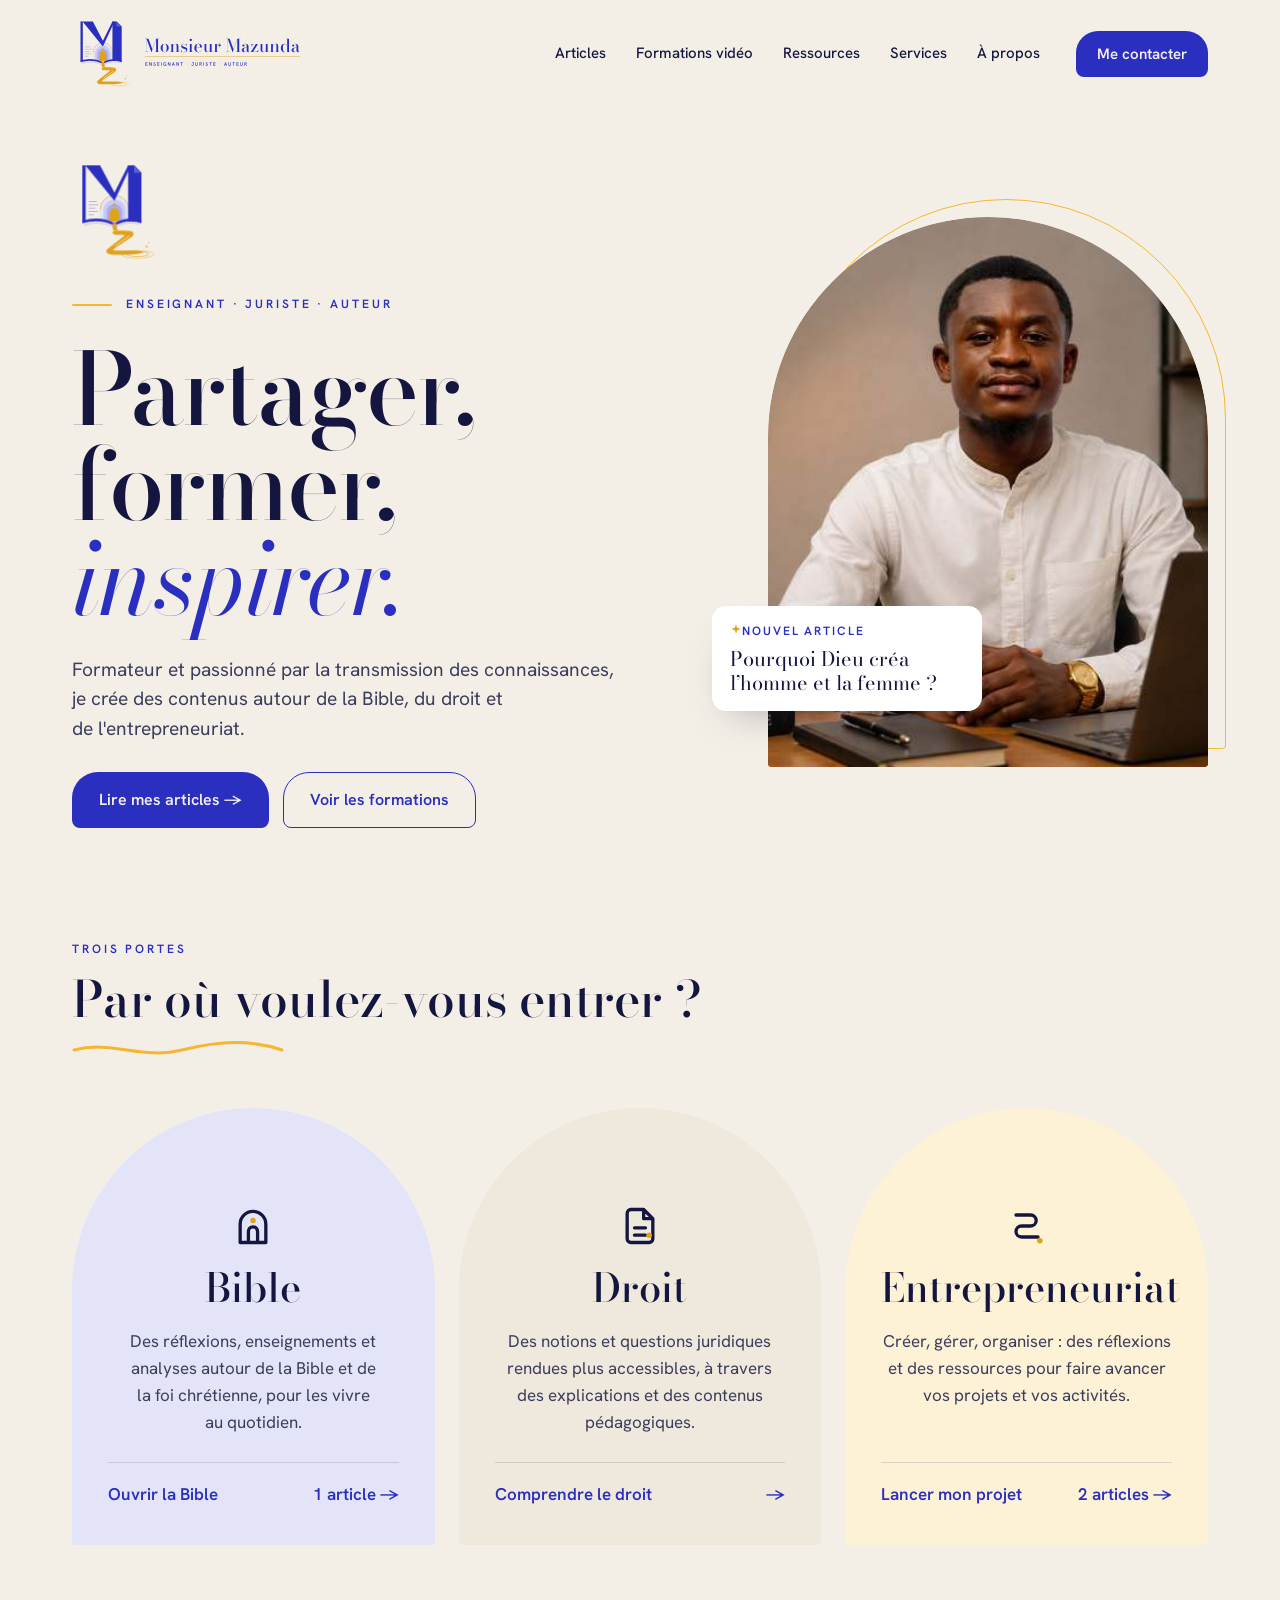
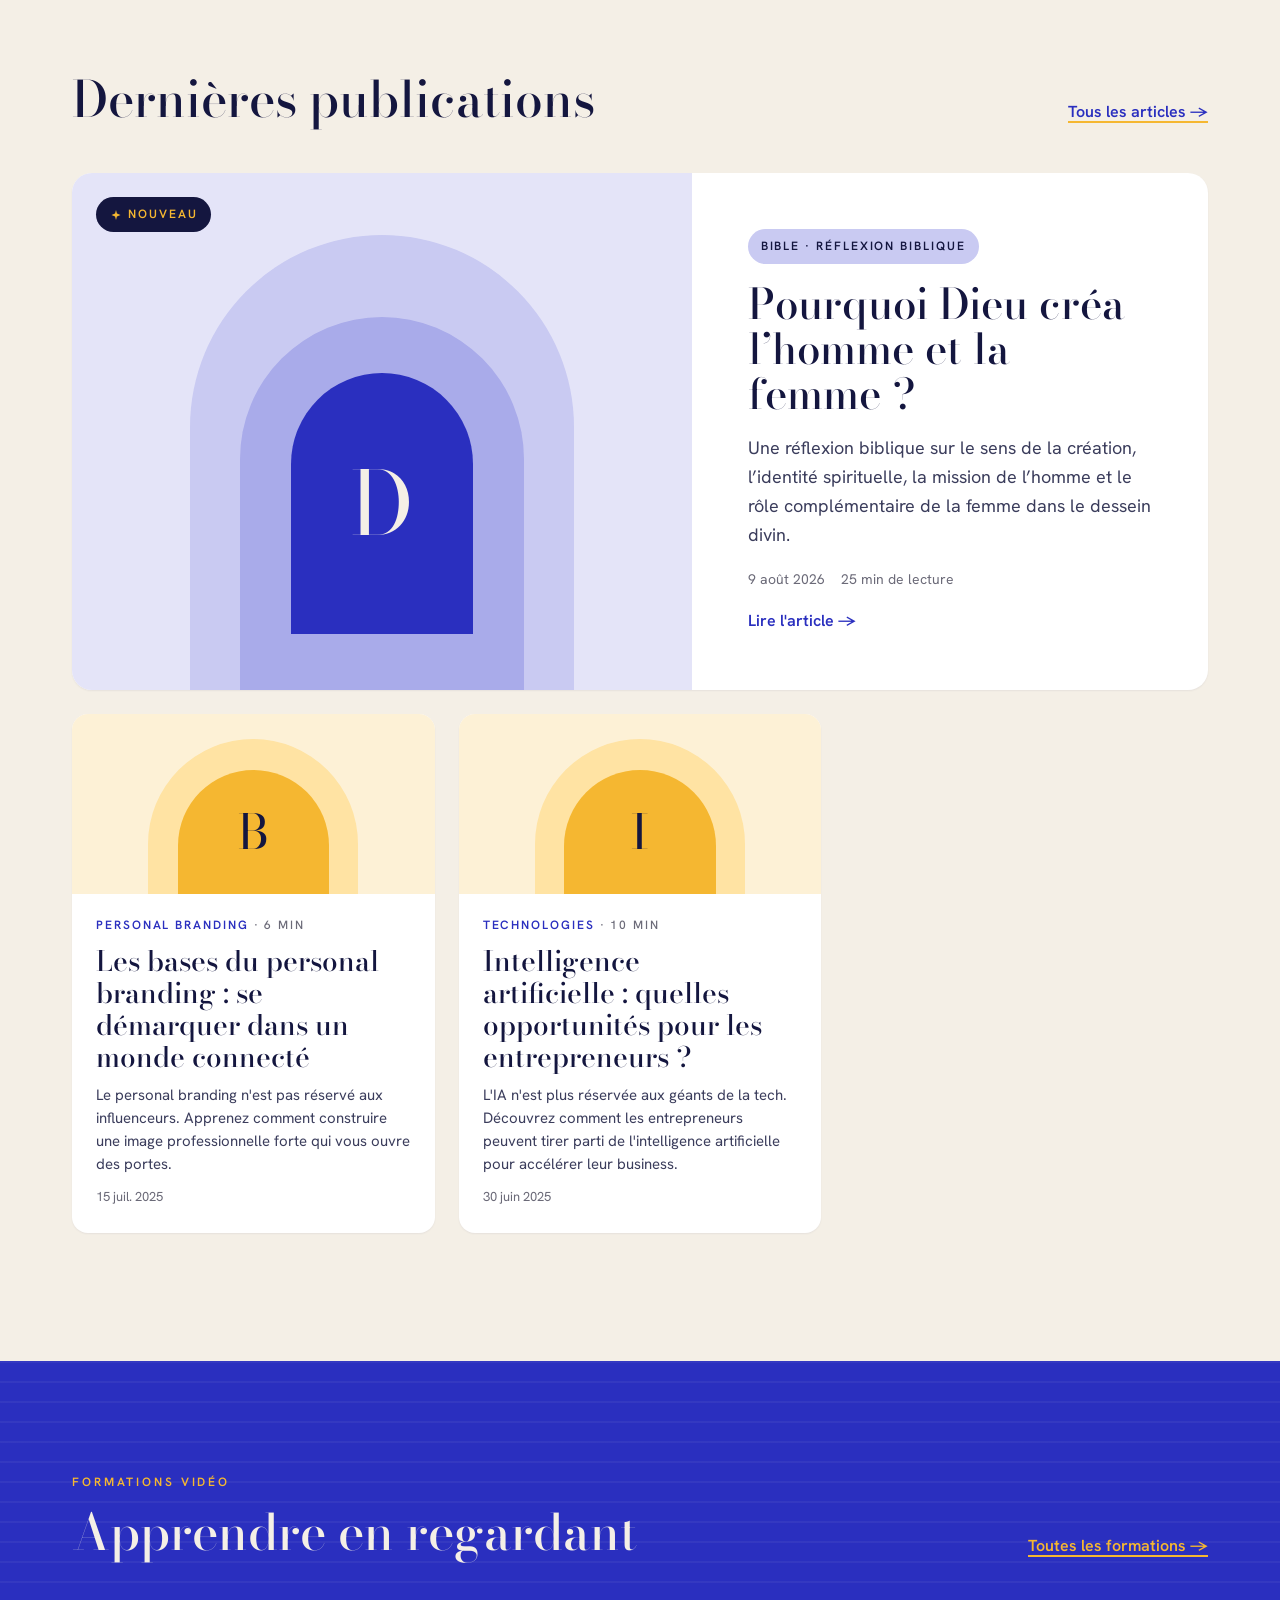
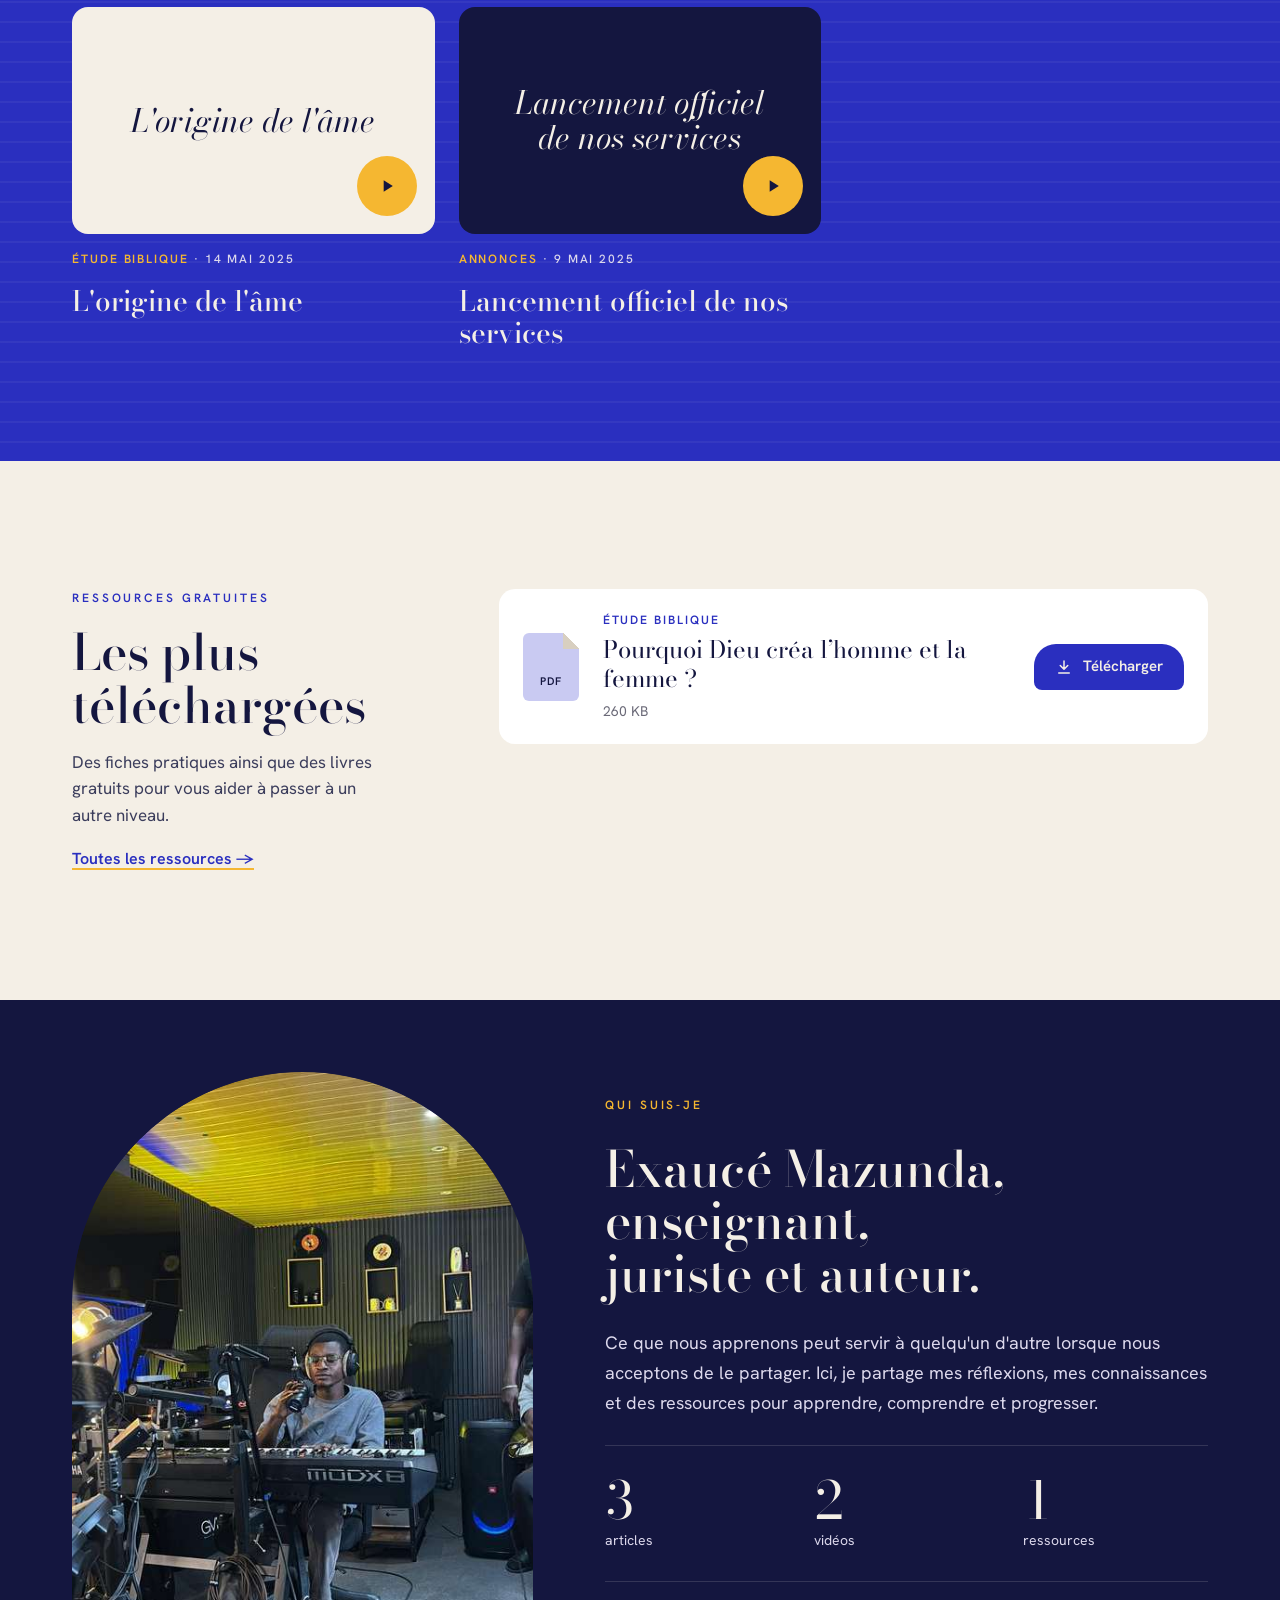
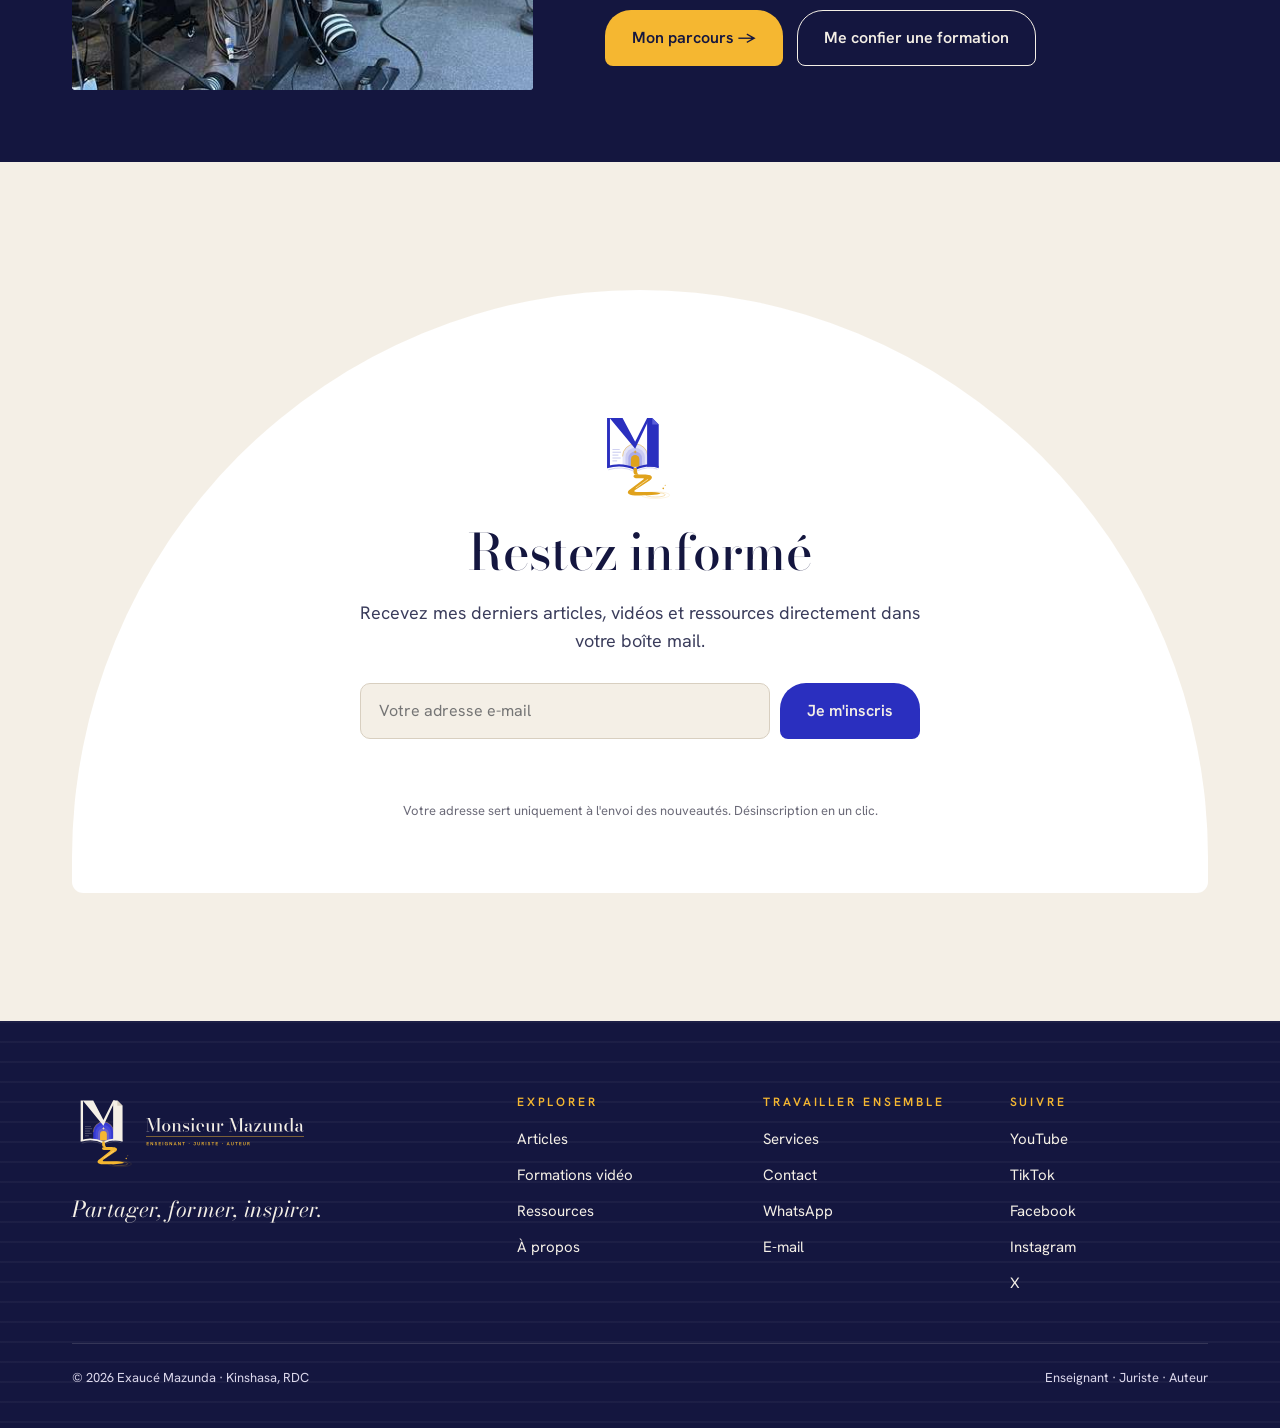
==== commit 557684cd: "Ressources : masquer les compteurs de téléchargements Le compteur ne mesurait que les clics dans le " ====
--- a/index.html
+++ b/index.html
@@ -18,7 +18,7 @@
   <link rel="preconnect" href="https://fonts.googleapis.com">
   <link rel="preconnect" href="https://fonts.gstatic.com" crossorigin>
   <link rel="stylesheet" href="https://fonts.googleapis.com/css2?family=Bodoni+Moda:ital,opsz,wght@0,6..96,400;0,6..96,500;1,6..96,400&family=Hanken+Grotesk:wght@400;500;600&display=swap">
-  <link rel="stylesheet" href="css/style.css?v=20">
+  <link rel="stylesheet" href="css/style.css?v=21">
 </head>
 <body>
 
@@ -157,7 +157,7 @@
 
   <div id="site-footer"></div>
 
-  <script src="js/main.js?v=20"></script>
+  <script src="js/main.js?v=21"></script>
   <script>
     initLayout('home');
 
--- a/css/style.css
+++ b/css/style.css
@@ -359,7 +359,7 @@
 .rcard__body { padding: 22px 24px 24px; display: flex; flex-direction: column; gap: 10px; flex: 1; }
 .rcard__title { font-family: var(--serif); font-size: 26px; line-height: 1.18; }
 .rcard__desc { font-size: 15px; line-height: 1.55; color: var(--ink-2); }
-.rcard__stats { display: grid; grid-template-columns: repeat(3, minmax(0, 1fr)); gap: 8px; padding: 12px 0; margin-top: auto; border-top: 1px solid var(--line); border-bottom: 1px solid var(--line); }
+.rcard__stats { display: grid; grid-template-columns: repeat(2, minmax(0, 1fr)); gap: 8px; padding: 12px 0; margin-top: auto; border-top: 1px solid var(--line); border-bottom: 1px solid var(--line); }
 .rcard__stats b { display: block; font-size: 16px; }
 .rcard__stats span { font-size: 13px; color: var(--muted); }
 .rcard .btn { width: 100%; margin-top: 8px; }
